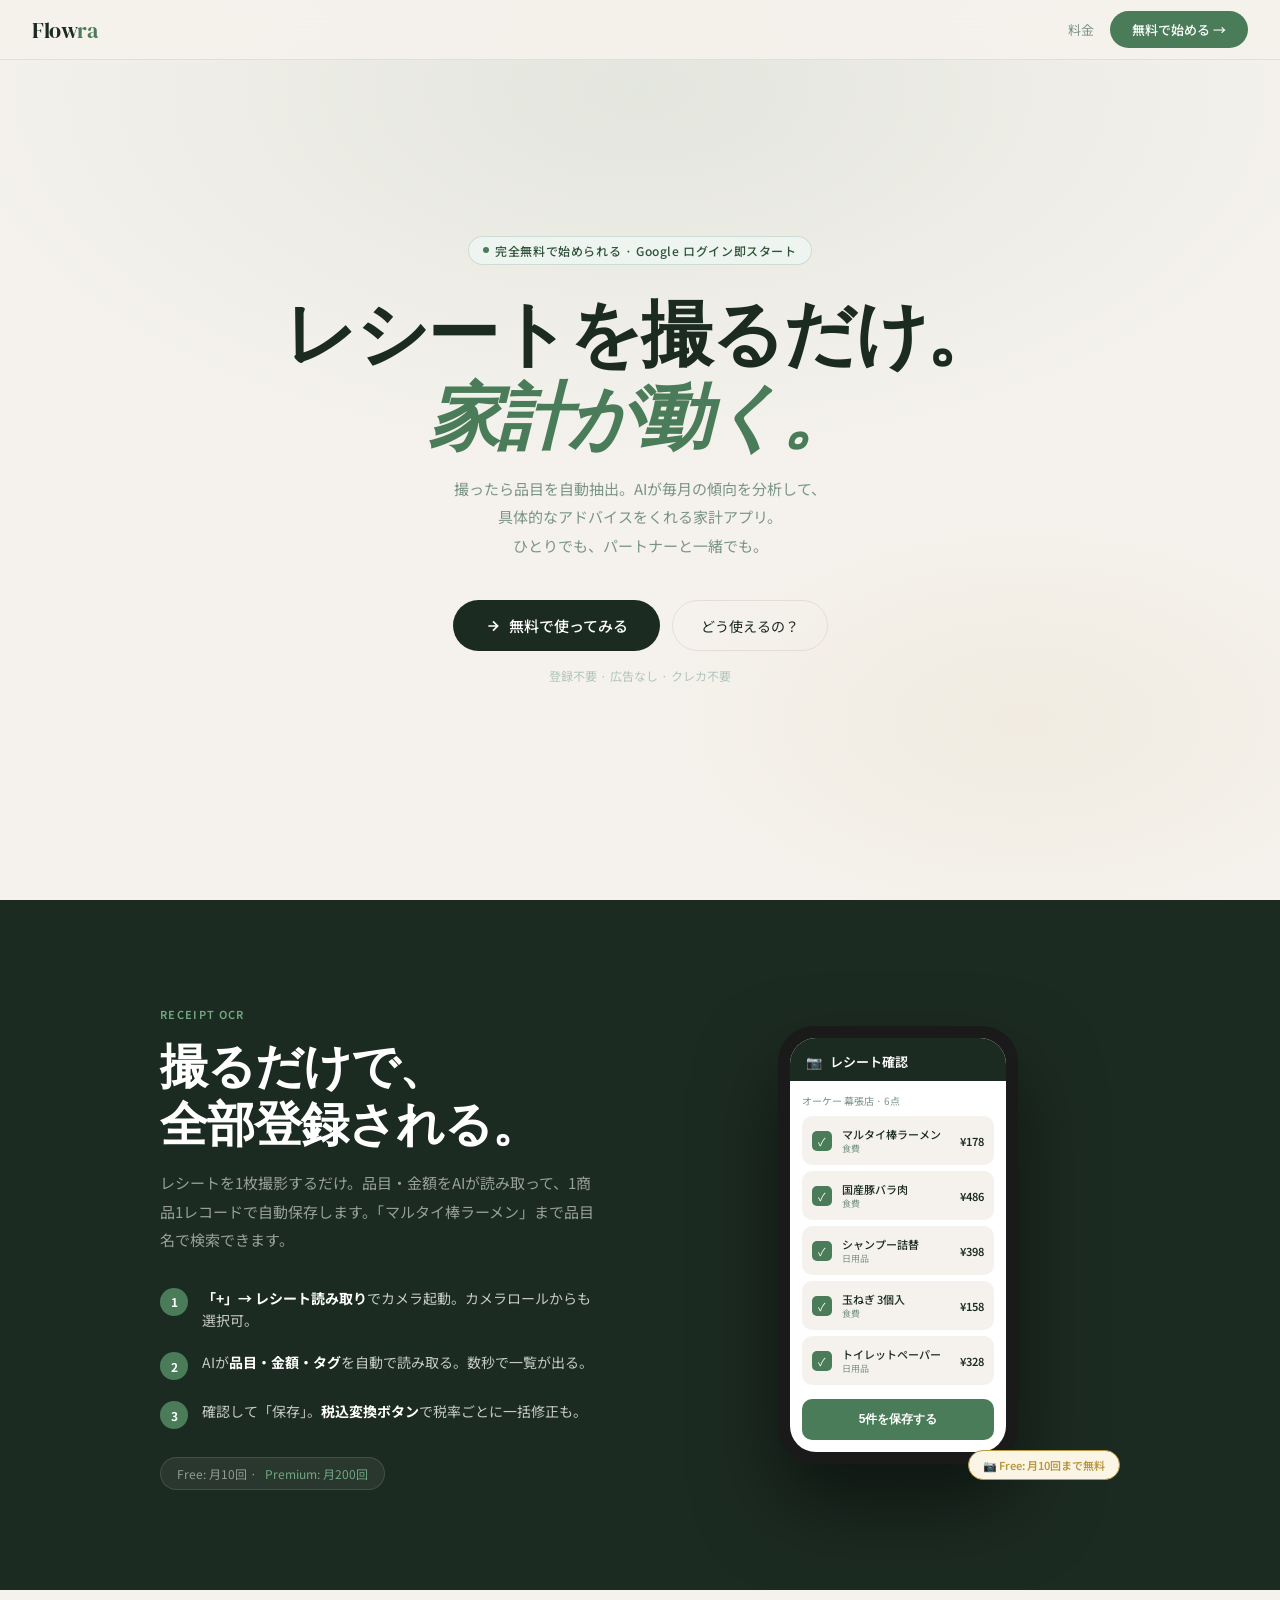
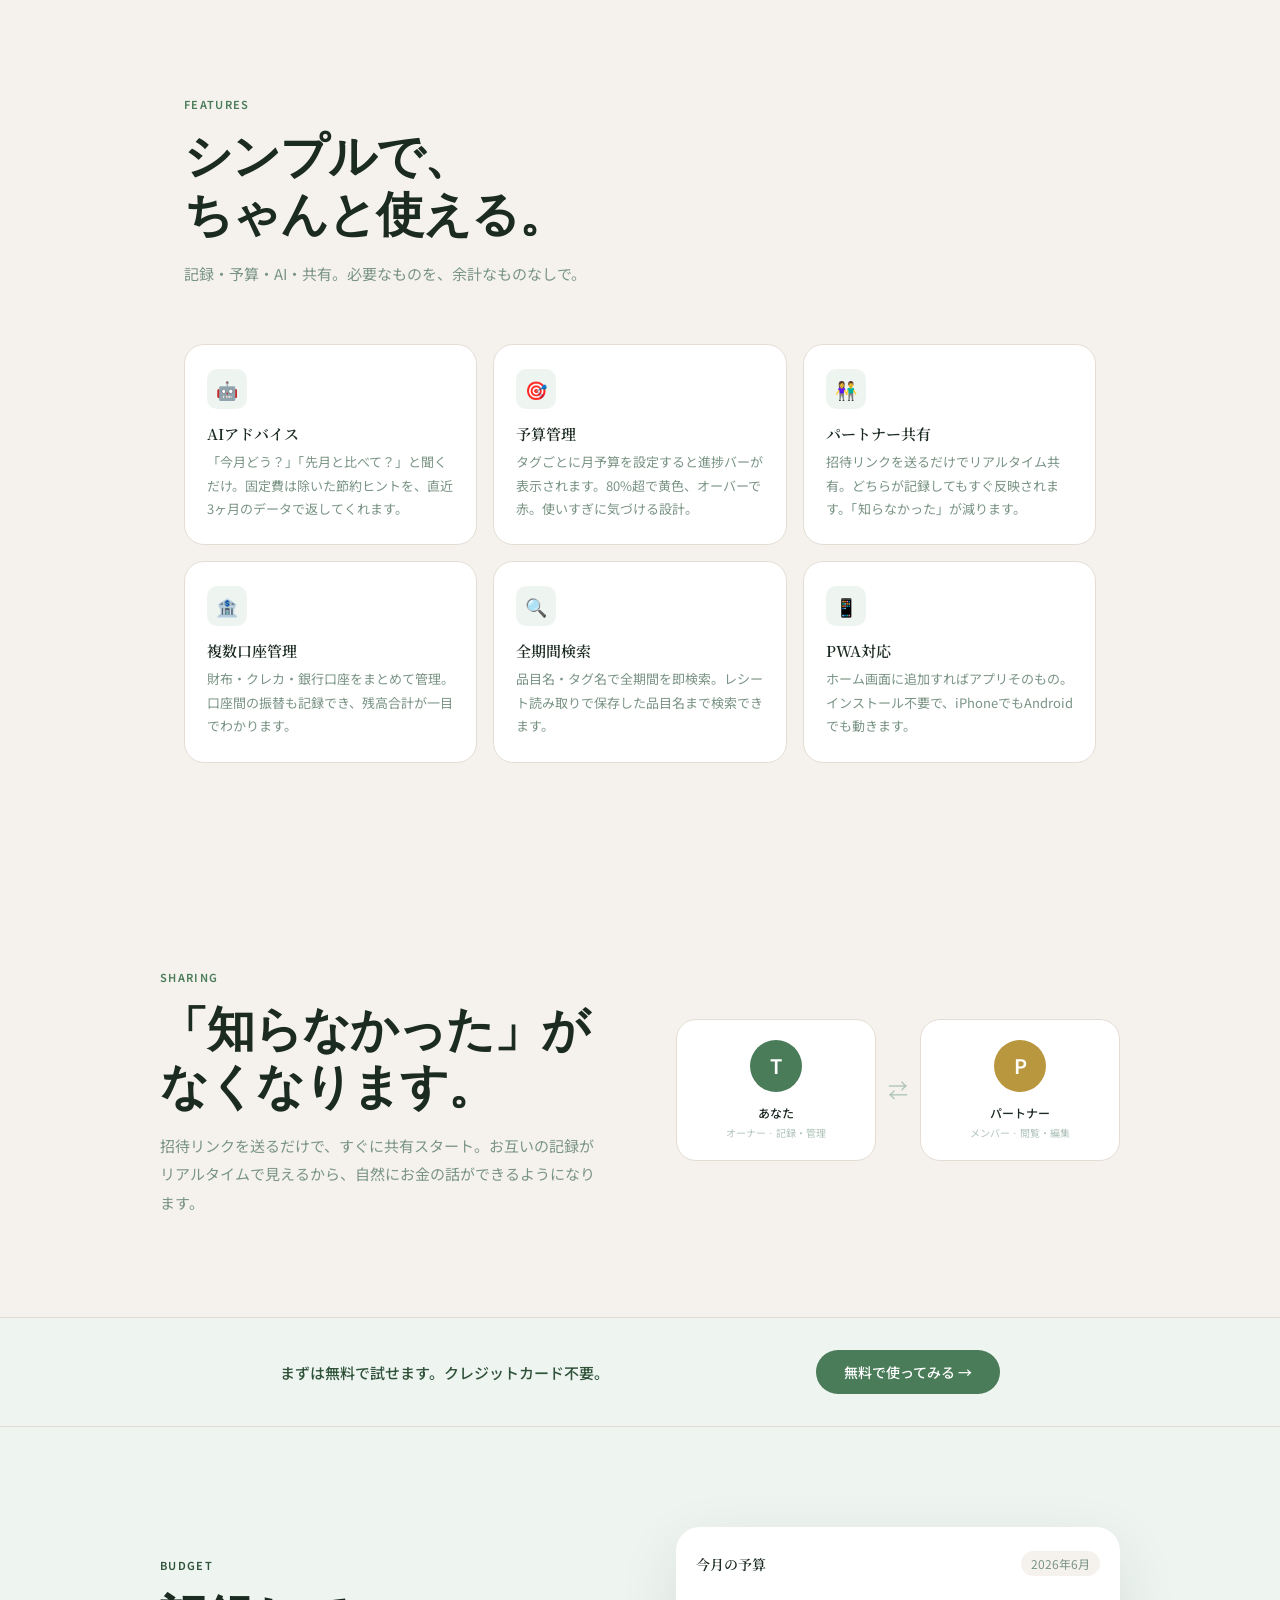
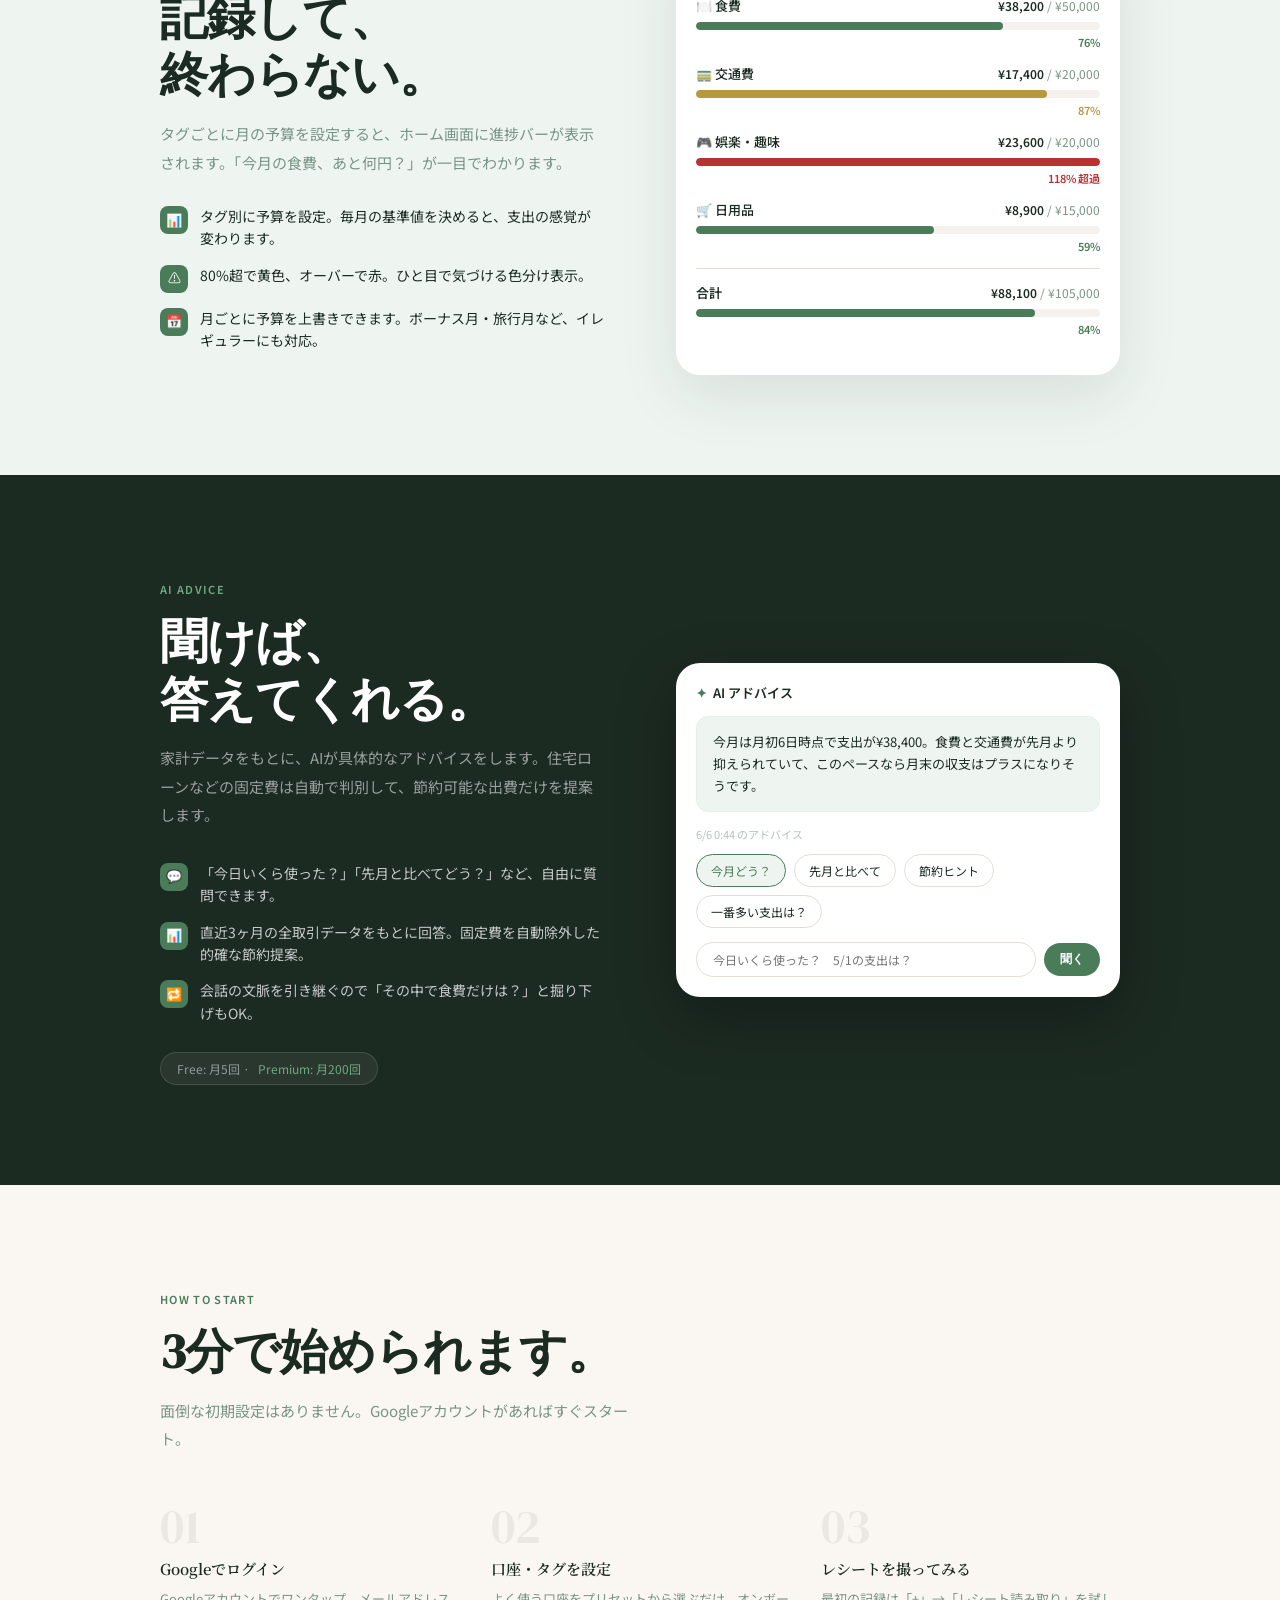
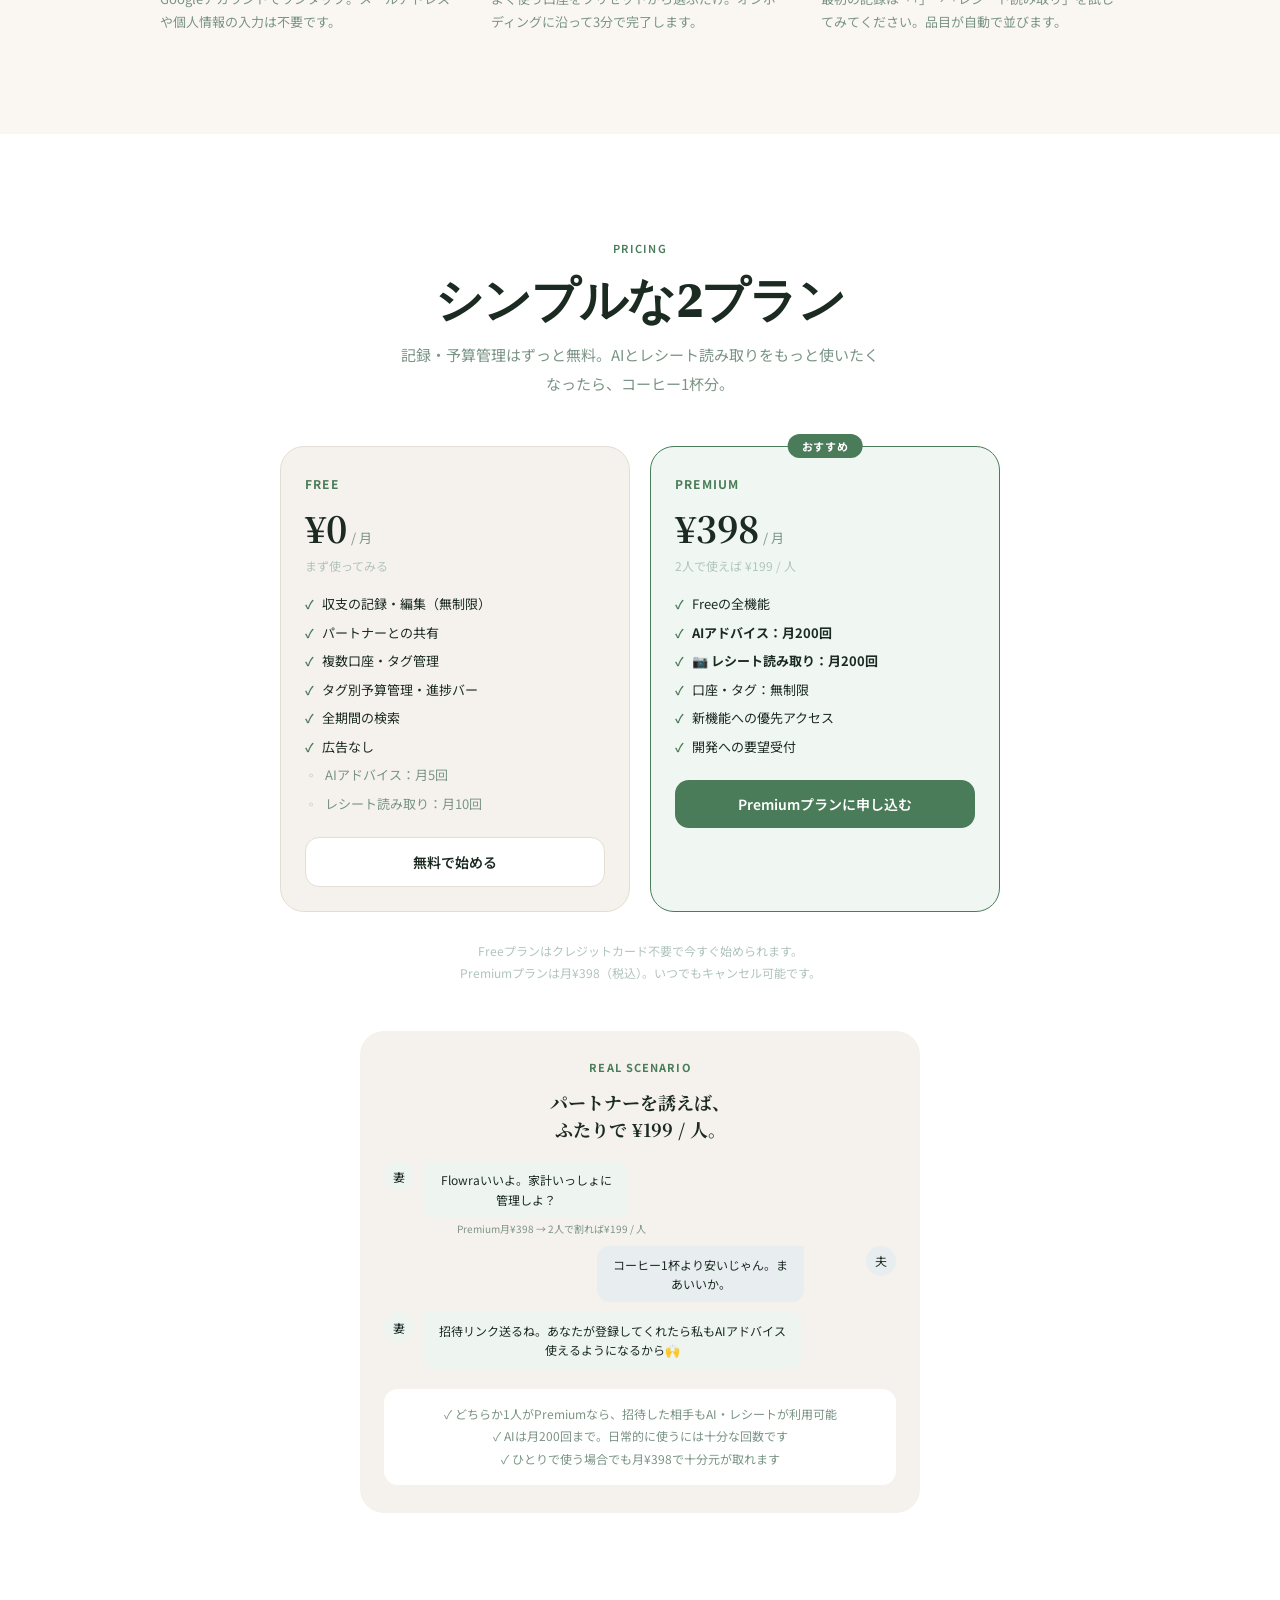
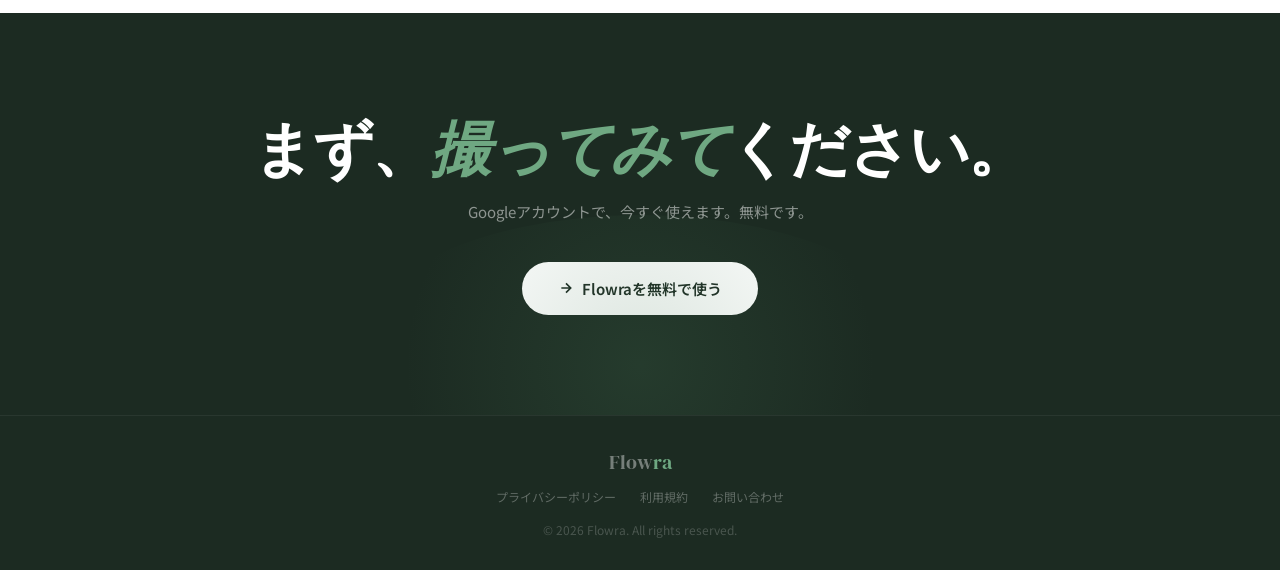
==== lp/index.html @ 2d07e639 "fix: PremiumのAI上限を300回→200回に再調整（OCR同時上限到達時の余裕を確保） レシートOCR（月200回上限）も同月に上限まで使い切られるケースを考慮すると、 AI300回の最悪" ====
<!DOCTYPE html>
<html lang="ja">
<head>
  <meta charset="UTF-8">
  <meta name="viewport" content="width=device-width, initial-scale=1.0">
  <title>Flowra（フローラ）— レシートを撮るだけ。家計が動く。</title>

  <!-- SEO / OGP -->
  <meta name="description" content="フローラ（Flowra）はレシートを撮るだけでAIが品目・金額を自動読み取り。パートナーとリアルタイム共有できる家計管理アプリ。月¥398から。">
  <meta name="keywords" content="フローラ,Flowra,フローラ家計簿,レシート家計管理,家計簿アプリ,夫婦家計共有,パートナー家計,レシートOCR,AI家計簿">
  <link rel="canonical" href="https://flowra.taskra.jp/lp/">
  <meta property="og:type" content="website">
  <meta property="og:url" content="https://flowra.taskra.jp/lp/">
  <meta property="og:title" content="Flowra（フローラ）— レシートを撮るだけ。家計が動く。">
  <meta property="og:description" content="フローラ（Flowra）はレシートを撮るだけでAIが品目・金額を自動読み取り。パートナーとリアルタイム共有できる家計管理アプリ。月¥398から。">
  <meta property="og:image" content="https://flowra.taskra.jp/images/ogp.jpg">
  <meta property="og:site_name" content="Flowra（フローラ）">
  <meta property="og:locale" content="ja_JP">
  <meta name="twitter:card" content="summary_large_image">
  <meta name="twitter:title" content="Flowra（フローラ）— レシートを撮るだけ。家計が動く。">
  <meta name="twitter:description" content="フローラ（Flowra）はレシートを撮るだけでAIが品目・金額を自動読み取り。パートナーとリアルタイム共有できる家計管理アプリ。月¥398から。">
  <meta name="twitter:image" content="https://flowra.taskra.jp/images/ogp.jpg">

  <!-- Google Analytics 4 -->
  <script async src="https://www.googletagmanager.com/gtag/js?id=G-M40916RMNH"></script>
  <script>
    window.dataLayer = window.dataLayer || [];
    function gtag(){dataLayer.push(arguments);}
    gtag('js', new Date());
    gtag('config', 'G-M40916RMNH');
  </script>

  <link rel="preconnect" href="https://fonts.googleapis.com">
  <link rel="preconnect" href="https://fonts.gstatic.com" crossorigin>
  <link href="https://fonts.googleapis.com/css2?family=Noto+Sans+JP:wght@300;400;500;600&family=Noto+Serif+JP:wght@400;600;700&family=DM+Serif+Display:ital@0;1&display=swap" rel="stylesheet">
  <style>
    :root {
      --sage:    #4A7C59;
      --sage-lt: #6FA882;
      --sage-dk: #2F5239;
      --sage-bg: #EEF5F1;
      --mist:    #E8F0EC;
      --stone:   #F5F2ED;
      --ink:     #1C2B22;
      --gold:    #B8973E;
      --gold-bg: #FBF5E6;
      --warm:    #FAF7F2;
      --mid:     #7A9485;
      --mid-lt:  #B0C4BB;
      --border:  #E4DDD4;
      --white:   #ffffff;
      --red:     #B83232;
    }

    *, *::before, *::after { box-sizing: border-box; margin: 0; padding: 0; }
    html { scroll-behavior: smooth; }
    body {
      font-family: 'Noto Sans JP', sans-serif;
      background: var(--stone);
      color: var(--ink);
      overflow-x: hidden;
    }

    /* ── NAV ── */
    nav {
      position: fixed;
      top: 0; left: 0; right: 0;
      z-index: 100;
      display: flex;
      align-items: center;
      justify-content: space-between;
      padding: 0 32px;
      height: 60px;
      background: rgba(245,242,237,0.9);
      backdrop-filter: blur(16px);
      border-bottom: 1px solid var(--border);
    }
    .nav-logo {
      font-family: 'DM Serif Display', serif;
      font-size: 22px;
      color: var(--ink);
      letter-spacing: -0.02em;
      text-decoration: none;
    }
    .nav-logo span { color: var(--sage); }
    .nav-right { display: flex; align-items: center; gap: 12px; }
    .nav-link {
      font-size: 13px;
      color: var(--mid);
      text-decoration: none;
      padding: 6px 4px;
    }
    .nav-cta {
      background: var(--sage);
      color: #fff;
      border: none;
      border-radius: 100px;
      padding: 9px 22px;
      font-size: 13px;
      font-weight: 500;
      cursor: pointer;
      text-decoration: none;
      transition: background 0.2s;
    }
    .nav-cta:hover { background: var(--sage-dk); }

    /* ── HERO ── */
    .hero {
      min-height: 100svh;
      display: flex;
      flex-direction: column;
      align-items: center;
      justify-content: center;
      padding: 100px 24px 80px;
      text-align: center;
      position: relative;
      overflow: hidden;
    }
    .hero-bg {
      position: absolute; inset: 0;
      background:
        radial-gradient(ellipse 80% 60% at 50% 10%, rgba(74,124,89,0.10) 0%, transparent 70%),
        radial-gradient(ellipse 50% 40% at 80% 80%, rgba(184,151,62,0.07) 0%, transparent 60%);
      pointer-events: none;
    }

    .hero-eyebrow {
      display: inline-flex;
      align-items: center;
      gap: 6px;
      background: var(--sage-bg);
      border: 1px solid rgba(74,124,89,0.2);
      border-radius: 100px;
      padding: 5px 14px;
      font-size: 12px;
      font-weight: 500;
      color: var(--sage-dk);
      letter-spacing: 0.05em;
      margin-bottom: 28px;
      opacity: 0;
      animation: fadeUp 0.6s ease forwards 0.1s;
    }
    .hero-dot { width: 6px; height: 6px; border-radius: 50%; background: var(--sage); }

    .hero-title {
      font-family: 'DM Serif Display', serif;
      font-size: clamp(38px, 7vw, 72px);
      line-height: 1.15;
      letter-spacing: -0.03em;
      color: var(--ink);
      margin-bottom: 16px;
      opacity: 0;
      animation: fadeUp 0.7s ease forwards 0.25s;
    }
    .hero-title em { font-style: italic; color: var(--sage); }

    .hero-desc {
      max-width: 460px;
      font-size: 15px;
      line-height: 1.9;
      color: var(--mid);
      margin-bottom: 40px;
      opacity: 0;
      animation: fadeUp 0.7s ease forwards 0.4s;
    }

    .hero-actions {
      display: flex;
      gap: 12px;
      flex-wrap: wrap;
      justify-content: center;
      margin-bottom: 16px;
      opacity: 0;
      animation: fadeUp 0.7s ease forwards 0.55s;
    }

    .btn-primary {
      display: inline-flex;
      align-items: center;
      gap: 8px;
      background: var(--ink);
      color: #fff;
      border: none;
      border-radius: 100px;
      padding: 15px 32px;
      font-size: 15px;
      font-weight: 500;
      cursor: pointer;
      text-decoration: none;
      transition: transform 0.2s, box-shadow 0.2s;
    }
    .btn-primary:hover { transform: translateY(-2px); box-shadow: 0 8px 24px rgba(28,43,34,0.2); }

    .btn-ghost {
      display: inline-flex;
      align-items: center;
      gap: 8px;
      background: transparent;
      color: var(--ink);
      border: 1.5px solid var(--border);
      border-radius: 100px;
      padding: 14px 28px;
      font-size: 14px;
      font-weight: 400;
      cursor: pointer;
      text-decoration: none;
      transition: border-color 0.2s, background 0.2s;
    }
    .btn-ghost:hover { border-color: var(--sage); background: var(--sage-bg); }

    .hero-note {
      font-size: 12px;
      color: var(--mid-lt);
      opacity: 0;
      animation: fadeUp 0.7s ease forwards 0.7s;
    }

    /* ── RECEIPT DEMO SECTION ── */
    .receipt-section {
      background: var(--ink);
      padding: 100px 24px;
      overflow: hidden;
    }
    .receipt-inner {
      max-width: 960px;
      margin: 0 auto;
      display: grid;
      grid-template-columns: 1fr 1fr;
      gap: 72px;
      align-items: center;
    }
    @media (max-width: 720px) {
      .receipt-inner { grid-template-columns: 1fr; gap: 48px; }
    }

    .receipt-copy .section-label { color: var(--sage-lt); }
    .receipt-copy .section-title { color: #fff; margin-bottom: 16px; }
    .receipt-copy .section-desc  { color: rgba(255,255,255,0.55); margin-bottom: 32px; }

    .receipt-steps {
      display: flex;
      flex-direction: column;
      gap: 20px;
    }
    .receipt-step {
      display: flex;
      align-items: flex-start;
      gap: 14px;
    }
    .receipt-step-num {
      width: 28px;
      height: 28px;
      border-radius: 50%;
      background: var(--sage);
      color: #fff;
      font-size: 12px;
      font-weight: 700;
      display: flex;
      align-items: center;
      justify-content: center;
      flex-shrink: 0;
      margin-top: 1px;
    }
    .receipt-step-text {
      font-size: 14px;
      color: rgba(255,255,255,0.75);
      line-height: 1.6;
    }
    .receipt-step-text strong { color: #fff; }

    /* レシートOCRモック */
    .receipt-mock {
      position: relative;
    }
    .receipt-phone {
      width: 240px;
      margin: 0 auto;
      background: #1a1a1a;
      border-radius: 36px;
      padding: 12px;
      box-shadow: 0 40px 80px rgba(0,0,0,0.5);
    }
    .receipt-phone-screen {
      background: #fff;
      border-radius: 26px;
      overflow: hidden;
      min-height: 380px;
    }
    .receipt-screen-header {
      background: var(--ink);
      color: #fff;
      padding: 14px 16px 10px;
      font-size: 13px;
      font-weight: 600;
      display: flex;
      align-items: center;
      gap: 8px;
    }
    .receipt-screen-body {
      padding: 12px;
    }
    .receipt-item {
      display: flex;
      align-items: center;
      gap: 10px;
      padding: 10px 10px;
      border-radius: 10px;
      margin-bottom: 6px;
      background: var(--stone);
      opacity: 0;
      transform: translateX(12px);
      transition: opacity 0.4s ease, transform 0.4s ease;
    }
    .receipt-item.show {
      opacity: 1;
      transform: translateX(0);
    }
    .receipt-item-check {
      width: 20px;
      height: 20px;
      border-radius: 5px;
      background: var(--sage);
      display: flex;
      align-items: center;
      justify-content: center;
      color: #fff;
      font-size: 11px;
      flex-shrink: 0;
    }
    .receipt-item-name {
      flex: 1;
      font-size: 11px;
      color: var(--ink);
      font-weight: 500;
    }
    .receipt-item-tag {
      font-size: 9px;
      color: var(--mid);
    }
    .receipt-item-price {
      font-size: 11px;
      font-weight: 600;
      color: var(--ink);
    }
    .receipt-save-btn {
      width: 100%;
      background: var(--sage);
      color: #fff;
      border: none;
      border-radius: 10px;
      padding: 12px;
      font-size: 12px;
      font-weight: 600;
      margin-top: 8px;
      opacity: 0;
      transition: opacity 0.4s ease 1.2s;
    }
    .receipt-save-btn.show { opacity: 1; }

    /* フリーバッジ */
    .receipt-free-badge {
      position: absolute;
      bottom: -16px;
      right: 0;
      background: var(--gold-bg);
      border: 1.5px solid var(--gold);
      border-radius: 100px;
      padding: 6px 14px;
      font-size: 11px;
      font-weight: 600;
      color: var(--gold);
      white-space: nowrap;
    }

    /* ── FEATURES ── */
    .section {
      padding: 100px 24px;
      max-width: 960px;
      margin: 0 auto;
    }
    .section-label {
      display: inline-block;
      font-size: 11px;
      font-weight: 600;
      letter-spacing: 0.12em;
      color: var(--sage);
      text-transform: uppercase;
      margin-bottom: 16px;
    }
    .section-title {
      font-family: 'DM Serif Display', serif;
      font-size: clamp(28px, 5vw, 48px);
      line-height: 1.2;
      letter-spacing: -0.02em;
      color: var(--ink);
      margin-bottom: 16px;
    }
    .section-desc {
      font-size: 15px;
      line-height: 1.9;
      color: var(--mid);
      max-width: 480px;
      margin-bottom: 56px;
    }

    .features-grid {
      display: grid;
      grid-template-columns: repeat(auto-fit, minmax(260px, 1fr));
      gap: 16px;
    }
    .feature-card {
      background: var(--white);
      border: 1px solid var(--border);
      border-radius: 20px;
      padding: 24px 22px;
      opacity: 0;
      transform: translateY(20px);
      transition: transform 0.25s, box-shadow 0.25s;
    }
    .feature-card.visible {
      opacity: 1;
      transform: translateY(0);
      transition: opacity 0.5s ease, transform 0.5s ease, box-shadow 0.25s;
    }
    .feature-card:hover { transform: translateY(-4px); box-shadow: 0 12px 40px rgba(28,43,34,0.08); }
    .feature-icon {
      width: 40px; height: 40px;
      border-radius: 10px;
      background: var(--sage-bg);
      display: flex; align-items: center; justify-content: center;
      margin-bottom: 14px;
      font-size: 18px;
    }
    .feature-name {
      font-family: 'Noto Serif JP', serif;
      font-size: 15px; font-weight: 600;
      color: var(--ink); margin-bottom: 6px;
    }
    .feature-desc { font-size: 13px; line-height: 1.8; color: var(--mid); }

    /* ── BUDGET SECTION ── */
    .budget-section {
      padding: 100px 24px;
      background: var(--sage-bg);
      overflow: hidden;
    }
    .budget-inner {
      max-width: 960px;
      margin: 0 auto;
      display: grid;
      grid-template-columns: 1fr 1fr;
      gap: 72px;
      align-items: center;
    }
    @media (max-width: 720px) {
      .budget-inner { grid-template-columns: 1fr; gap: 40px; }
    }
    .budget-copy .section-label { color: var(--sage-dk); }
    .budget-copy .section-desc { margin-bottom: 28px; }

    .budget-points { display: flex; flex-direction: column; gap: 14px; }
    .budget-point { display: flex; align-items: flex-start; gap: 12px; font-size: 14px; color: var(--ink); line-height: 1.6; }
    .budget-point-icon {
      width: 28px; height: 28px; border-radius: 8px;
      background: var(--sage); color: #fff;
      display: flex; align-items: center; justify-content: center;
      font-size: 13px; flex-shrink: 0; margin-top: 1px;
    }

    .budget-ui {
      background: var(--white);
      border-radius: 24px;
      padding: 24px 20px;
      box-shadow: 0 20px 60px rgba(28,43,34,0.10);
    }
    .budget-ui-header {
      display: flex; align-items: center; justify-content: space-between;
      margin-bottom: 20px;
    }
    .budget-ui-title { font-family: 'Noto Serif JP', serif; font-size: 14px; font-weight: 600; color: var(--ink); }
    .budget-ui-month { font-size: 12px; color: var(--mid); background: var(--stone); padding: 4px 10px; border-radius: 100px; }
    .budget-row { margin-bottom: 14px; }
    .budget-row-head { display: flex; align-items: center; justify-content: space-between; margin-bottom: 7px; }
    .budget-row-label { display: flex; align-items: center; gap: 7px; font-size: 13px; font-weight: 500; color: var(--ink); }
    .budget-row-amounts { font-size: 12px; color: var(--mid); }
    .budget-row-amounts strong { color: var(--ink); font-weight: 600; }
    .budget-bar-track { width: 100%; height: 8px; background: var(--stone); border-radius: 100px; overflow: hidden; }
    .budget-bar-fill { height: 100%; border-radius: 100px; transition: width 1.2s cubic-bezier(0.16, 1, 0.3, 1); width: 0; }
    .budget-bar-fill.safe { background: var(--sage); }
    .budget-bar-fill.warn { background: var(--gold); }
    .budget-bar-fill.over  { background: var(--red); }
    .budget-row-pct { font-size: 11px; font-weight: 600; margin-top: 4px; text-align: right; }
    .budget-row-pct.safe { color: var(--sage); }
    .budget-row-pct.warn { color: var(--gold); }
    .budget-row-pct.over  { color: var(--red); }
    .budget-total-row { border-top: 1px solid var(--border); padding-top: 14px; margin-top: 4px; }
    .budget-total-row .budget-row-label { font-weight: 600; }

    /* ── AI SECTION ── */
    .ai-section { padding: 100px 24px; background: var(--ink); overflow: hidden; }
    .ai-inner {
      max-width: 960px; margin: 0 auto;
      display: grid; grid-template-columns: 1fr 1fr;
      gap: 72px; align-items: center;
    }
    @media (max-width: 720px) {
      .ai-inner { grid-template-columns: 1fr; gap: 48px; }
    }
    .ai-copy .section-label { color: var(--sage-lt); }
    .ai-copy .section-title { color: #fff; margin-bottom: 16px; }
    .ai-copy .section-desc  { color: rgba(255,255,255,0.55); margin-bottom: 32px; }
    .ai-points { display: flex; flex-direction: column; gap: 14px; }
    .ai-point { display: flex; align-items: flex-start; gap: 12px; font-size: 14px; color: rgba(255,255,255,0.75); line-height: 1.6; }
    .ai-point-icon { width: 28px; height: 28px; border-radius: 8px; background: var(--sage); color: #fff; display: flex; align-items: center; justify-content: center; font-size: 13px; flex-shrink: 0; margin-top: 1px; }

    .ai-mock { background: #fff; border-radius: 24px; padding: 20px; box-shadow: 0 20px 60px rgba(0,0,0,0.3); }
    .ai-mock-header { font-size: 13px; font-weight: 600; color: var(--ink); margin-bottom: 14px; display: flex; align-items: center; gap: 6px; }
    .ai-mock-header::before { content: '✦'; color: var(--sage); }
    .ai-mock-answer {
      background: var(--sage-bg); border: 1px solid var(--mist);
      border-radius: 12px; padding: 14px 16px;
      font-size: 13px; color: var(--ink); line-height: 1.7;
      margin-bottom: 14px; min-height: 72px;
      transition: opacity 0.3s;
    }
    .ai-mock-chips { display: flex; flex-wrap: wrap; gap: 8px; margin-bottom: 14px; }
    .ai-mock-chip {
      padding: 7px 14px; border-radius: 100px;
      border: 1.5px solid var(--border);
      font-size: 12px; color: var(--ink);
      cursor: pointer; transition: all 0.2s;
      background: #fff; user-select: none;
    }
    .ai-mock-chip:hover, .ai-mock-chip.active { border-color: var(--sage); color: var(--sage); background: var(--sage-bg); }
    .ai-mock-free { display: flex; gap: 8px; align-items: center; }
    .ai-mock-input { flex: 1; border: 1.5px solid var(--border); border-radius: 100px; padding: 8px 16px; font-size: 12px; color: var(--ink); outline: none; font-family: inherit; background: #fff; }
    .ai-mock-input:focus { border-color: var(--sage); }
    .ai-mock-btn { background: var(--sage); color: #fff; border: none; border-radius: 100px; padding: 8px 16px; font-size: 12px; font-weight: 600; cursor: pointer; white-space: nowrap; }
    .ai-mock-ts { font-size: 11px; color: var(--mid-lt); margin-top: 8px; }

    /* ── HOW ── */
    .how-section { background: var(--warm); padding: 100px 24px; }
    .how-inner { max-width: 960px; margin: 0 auto; }
    .how-section .section-label { color: var(--sage); }
    .steps { display: grid; grid-template-columns: repeat(auto-fit, minmax(200px, 1fr)); gap: 32px; }
    .step { opacity: 0; transform: translateY(20px); }
    .step.visible { opacity: 1; transform: translateY(0); transition: opacity 0.5s ease, transform 0.5s ease; }
    .step-num { font-family: 'DM Serif Display', serif; font-size: 48px; line-height: 1; color: rgba(28,43,34,0.07); margin-bottom: 8px; }
    .step-title { font-family: 'Noto Serif JP', serif; font-size: 15px; font-weight: 600; color: var(--ink); margin-bottom: 8px; }
    .step-desc { font-size: 13px; line-height: 1.8; color: var(--mid); }

    /* ── SHARING ── */
    .sharing-section { padding: 100px 24px; background: var(--stone); }
    .sharing-inner {
      max-width: 960px; margin: 0 auto;
      display: grid; grid-template-columns: 1fr 1fr;
      gap: 72px; align-items: center;
    }
    @media (max-width: 720px) {
      .sharing-inner { grid-template-columns: 1fr; gap: 40px; }
    }
    .sharing-visual { display: flex; gap: 12px; align-items: center; justify-content: center; }
    .avatar-card {
      flex: 1; background: var(--white); border: 1px solid var(--border);
      border-radius: 20px; padding: 20px 16px; text-align: center;
    }
    .avatar-circle {
      width: 52px; height: 52px; border-radius: 50%;
      margin: 0 auto 12px;
      display: flex; align-items: center; justify-content: center;
      font-size: 20px; font-weight: 600; color: #fff;
    }
    .avatar-name { font-size: 12px; font-weight: 500; color: var(--ink); margin-bottom: 4px; }
    .avatar-role { font-size: 10px; color: var(--mid-lt); }
    .share-arrow { display: flex; align-items: center; justify-content: center; font-size: 20px; color: var(--mid-lt); flex-shrink: 0; }

    /* ── PRICING ── */
    .pricing-section { padding: 100px 24px; background: var(--white); }
    .pricing-section-inner { max-width: 720px; margin: 0 auto; text-align: center; }
    .pricing-section-inner .section-desc { margin: 0 auto 48px; }

    .pricing-grid {
      display: grid;
      grid-template-columns: 1fr 1fr;
      gap: 20px;
    }
    @media (max-width: 580px) {
      .pricing-grid { grid-template-columns: 1fr; }
      nav .nav-link { display: none; }
    }

    .pricing-card {
      background: var(--stone);
      border: 1.5px solid var(--border);
      border-radius: 24px;
      padding: 28px 24px 24px;
      text-align: left;
      position: relative;
    }
    .pricing-card-featured { border-color: var(--sage); background: #F0F7F3; }
    .pricing-badge {
      position: absolute; top: -13px; left: 50%; transform: translateX(-50%);
      background: var(--sage); color: #fff;
      font-size: 11px; font-weight: 700; letter-spacing: 0.06em;
      padding: 4px 14px; border-radius: 100px; white-space: nowrap;
    }
    .pricing-plan-name { font-size: 12px; font-weight: 700; letter-spacing: 0.1em; color: var(--sage); margin-bottom: 10px; }
    .pricing-price-wrap { display: flex; align-items: baseline; gap: 4px; margin-bottom: 4px; }
    .pricing-price { font-family: 'Noto Serif JP', serif; font-size: 36px; font-weight: 700; color: var(--ink); }
    .pricing-per { font-size: 13px; color: var(--mid); }
    .pricing-sub { font-size: 12px; color: var(--mid-lt); margin-bottom: 20px; }
    .pricing-features { list-style: none; padding: 0; margin: 0 0 24px; display: flex; flex-direction: column; gap: 9px; }
    .pricing-features li { font-size: 13px; color: var(--ink); display: flex; align-items: flex-start; gap: 8px; line-height: 1.5; }
    .pricing-features li::before { flex-shrink: 0; margin-top: 1px; font-size: 12px; font-weight: 700; }
    .pricing-features li.ok::before  { content: '✓'; color: var(--sage); }
    .pricing-features li.limit::before { content: '◦'; color: var(--mid-lt); }
    .pricing-features li.limit { color: var(--mid); }
    .pricing-btn {
      display: block; width: 100%; padding: 14px;
      border-radius: 14px; font-size: 14px; font-weight: 600;
      text-align: center; text-decoration: none;
      cursor: pointer; transition: opacity 0.15s; box-sizing: border-box;
      font-family: inherit;
    }
    .pricing-btn:active { opacity: 0.75; }
    .pricing-btn-free    { background: var(--white); color: var(--ink); border: 1.5px solid var(--border); }
    .pricing-btn-premium { background: var(--sage); color: #fff; border: none; }

    .pricing-note { font-size: 12px; color: var(--mid-lt); margin-top: 28px; line-height: 1.8; }

    /* カップル訴求 */
    .couple-story {
      max-width: 560px; margin: 48px auto 0;
      background: var(--stone); border-radius: 24px;
      padding: 28px 24px;
    }
    .couple-story-label { font-size: 11px; font-weight: 700; letter-spacing: 0.1em; color: var(--sage); margin-bottom: 14px; }
    .couple-story-title { font-family: 'Noto Serif JP', serif; font-size: 18px; font-weight: 700; color: var(--ink); line-height: 1.5; margin-bottom: 18px; }
    .chat-bubbles { display: flex; flex-direction: column; gap: 10px; margin-bottom: 20px; }
    .chat-row { display: flex; gap: 10px; align-items: flex-start; }
    .chat-row.right { flex-direction: row-reverse; }
    .chat-avatar { width: 30px; height: 30px; border-radius: 50%; display: flex; align-items: center; justify-content: center; font-size: 12px; flex-shrink: 0; }
    .chat-bubble { border-radius: 0 12px 12px 12px; padding: 9px 12px; font-size: 12px; color: var(--ink); line-height: 1.6; max-width: 80%; }
    .chat-row.right .chat-bubble { border-radius: 12px 0 12px 12px; }
    .chat-bubble-left  { background: var(--sage-bg); }
    .chat-bubble-right { background: #E8EEF0; }
    .chat-note { font-size: 10px; color: var(--mid); margin-top: 3px; }
    .couple-checklist { background: var(--white); border-radius: 14px; padding: 14px 16px; font-size: 12px; color: var(--mid); line-height: 1.9; }

    /* ── CTA ── */
    /* ── MID CTA ── */
    .mid-cta-section { background: var(--sage-bg); border-top: 1px solid var(--border); border-bottom: 1px solid var(--border); padding: 32px 24px; }
    .mid-cta-inner { max-width: 720px; margin: 0 auto; display: flex; align-items: center; justify-content: space-between; gap: 16px; flex-wrap: wrap; }
    .mid-cta-text { font-size: 15px; color: var(--sage-dk); font-weight: 500; }
    .mid-cta-btn { background: var(--sage); color: #fff; border-radius: 100px; padding: 12px 28px; font-size: 14px; font-weight: 500; text-decoration: none; white-space: nowrap; transition: background 0.2s; }
    .mid-cta-btn:hover { background: var(--sage-dk); }
    @media (max-width: 480px) { .mid-cta-inner { flex-direction: column; text-align: center; } }

    .cta-section { background: var(--ink); padding: 100px 24px; text-align: center; position: relative; overflow: hidden; }
    .cta-bg { position: absolute; bottom: -100px; left: 50%; transform: translateX(-50%); width: 600px; height: 300px; border-radius: 50%; background: radial-gradient(circle, rgba(74,124,89,0.2) 0%, transparent 70%); pointer-events: none; }
    .cta-title { font-family: 'DM Serif Display', serif; font-size: clamp(32px, 6vw, 60px); line-height: 1.2; letter-spacing: -0.02em; color: #fff; margin-bottom: 16px; }
    .cta-title em { font-style: italic; color: var(--sage-lt); }
    .cta-desc { font-size: 15px; color: rgba(255,255,255,0.5); margin-bottom: 40px; }
    .btn-primary-inv {
      display: inline-flex; align-items: center; gap: 8px;
      background: #fff; color: var(--ink);
      border: none; border-radius: 100px;
      padding: 16px 36px; font-size: 15px; font-weight: 600;
      cursor: pointer; text-decoration: none;
      transition: transform 0.2s, box-shadow 0.2s;
      font-family: inherit;
    }
    .btn-primary-inv:hover { transform: translateY(-2px); box-shadow: 0 12px 32px rgba(255,255,255,0.15); }

    /* ── FOOTER ── */
    footer {
      background: var(--ink);
      border-top: 1px solid rgba(255,255,255,0.06);
      padding: 32px 24px;
      text-align: center;
    }
    .footer-logo { font-family: 'DM Serif Display', serif; font-size: 20px; color: rgba(255,255,255,0.4); margin-bottom: 12px; }
    .footer-logo span { color: var(--sage-lt); }
    .footer-links { display: flex; justify-content: center; gap: 24px; margin-bottom: 16px; flex-wrap: wrap; }
    .footer-links a { font-size: 12px; color: rgba(255,255,255,0.3); text-decoration: none; }
    .footer-links a:hover { color: rgba(255,255,255,0.6); }
    .footer-copy { font-size: 12px; color: rgba(255,255,255,0.2); }

    /* ── ANIMATIONS ── */
    @keyframes fadeUp {
      from { opacity: 0; transform: translateY(20px); }
      to   { opacity: 1; transform: translateY(0); }
    }

    @media (max-width: 640px) {
      nav { padding: 0 20px; }
    }
    @media (prefers-reduced-motion: reduce) {
      *, *::before, *::after { animation-duration: 0.01ms !important; transition-duration: 0.01ms !important; }
    }
  </style>
</head>
<body>

  <!-- NAV -->
  <nav>
    <a href="https://flowra.taskra.jp/lp/" class="nav-logo">Flow<span>ra</span></a>
    <div class="nav-right">
      <a href="#pricing" class="nav-link">料金</a>
      <a href="https://flowra.taskra.jp" class="nav-cta" onclick="gtag('event','signup_click',{button:'nav'})">無料で始める →</a>
    </div>
  </nav>

  <!-- HERO -->
  <section class="hero">
    <div class="hero-bg"></div>

    <div class="hero-eyebrow">
      <div class="hero-dot"></div>
      完全無料で始められる · Google ログイン即スタート
    </div>

    <h1 class="hero-title">
      レシートを撮るだけ。<br><em>家計が動く。</em>
    </h1>

    <p class="hero-desc">
      撮ったら品目を自動抽出。AIが毎月の傾向を分析して、<br>
      具体的なアドバイスをくれる家計アプリ。<br>
      ひとりでも、パートナーと一緒でも。
    </p>

    <div class="hero-actions">
      <a href="https://flowra.taskra.jp" class="btn-primary" onclick="gtag('event','signup_click',{button:'hero'})">
        <svg width="16" height="16" viewBox="0 0 24 24" fill="none" stroke="currentColor" stroke-width="2.5"><path d="M5 12h14M12 5l7 7-7 7"/></svg>
        無料で使ってみる
      </a>
      <a href="#receipt" class="btn-ghost">どう使えるの？</a>
    </div>
    <p class="hero-note">登録不要 · 広告なし · クレカ不要</p>
  </section>

  <!-- RECEIPT DEMO -->
  <section class="receipt-section" id="receipt">
    <div class="receipt-inner">

      <div class="receipt-copy">
        <span class="section-label">Receipt OCR</span>
        <h2 class="section-title" style="color:#fff;">撮るだけで、<br>全部登録される。</h2>
        <p class="section-desc">レシートを1枚撮影するだけ。品目・金額をAIが読み取って、1商品1レコードで自動保存します。「マルタイ棒ラーメン」まで品目名で検索できます。</p>
        <div class="receipt-steps">
          <div class="receipt-step">
            <div class="receipt-step-num">1</div>
            <div class="receipt-step-text"><strong>「+」→ レシート読み取り</strong>でカメラ起動。カメラロールからも選択可。</div>
          </div>
          <div class="receipt-step">
            <div class="receipt-step-num">2</div>
            <div class="receipt-step-text">AIが<strong>品目・金額・タグ</strong>を自動で読み取る。数秒で一覧が出る。</div>
          </div>
          <div class="receipt-step">
            <div class="receipt-step-num">3</div>
            <div class="receipt-step-text">確認して「保存」。<strong>税込変換ボタン</strong>で税率ごとに一括修正も。</div>
          </div>
        </div>
        <div style="margin-top:28px;display:inline-flex;align-items:center;gap:8px;background:rgba(255,255,255,0.06);border:1px solid rgba(255,255,255,0.12);border-radius:100px;padding:7px 16px;">
          <span style="font-size:12px;color:rgba(255,255,255,0.5);">Free: 月10回 ·</span>
          <span style="font-size:12px;color:var(--sage-lt);">Premium: 月200回</span>
        </div>
      </div>

      <div class="receipt-mock">
        <div class="receipt-phone">
          <div class="receipt-phone-screen">
            <div class="receipt-screen-header">
              <span>📷</span> レシート確認
            </div>
            <div class="receipt-screen-body">
              <div style="font-size:10px;color:var(--mid);margin-bottom:8px;">オーケー 幕張店 · 6点</div>

              <div class="receipt-item" id="ri-1">
                <div class="receipt-item-check">✓</div>
                <div style="flex:1;">
                  <div class="receipt-item-name">マルタイ棒ラーメン</div>
                  <div class="receipt-item-tag">食費</div>
                </div>
                <div class="receipt-item-price">¥178</div>
              </div>
              <div class="receipt-item" id="ri-2">
                <div class="receipt-item-check">✓</div>
                <div style="flex:1;">
                  <div class="receipt-item-name">国産豚バラ肉</div>
                  <div class="receipt-item-tag">食費</div>
                </div>
                <div class="receipt-item-price">¥486</div>
              </div>
              <div class="receipt-item" id="ri-3">
                <div class="receipt-item-check">✓</div>
                <div style="flex:1;">
                  <div class="receipt-item-name">シャンプー詰替</div>
                  <div class="receipt-item-tag">日用品</div>
                </div>
                <div class="receipt-item-price">¥398</div>
              </div>
              <div class="receipt-item" id="ri-4">
                <div class="receipt-item-check">✓</div>
                <div style="flex:1;">
                  <div class="receipt-item-name">玉ねぎ 3個入</div>
                  <div class="receipt-item-tag">食費</div>
                </div>
                <div class="receipt-item-price">¥158</div>
              </div>
              <div class="receipt-item" id="ri-5">
                <div class="receipt-item-check">✓</div>
                <div style="flex:1;">
                  <div class="receipt-item-name">トイレットペーパー</div>
                  <div class="receipt-item-tag">日用品</div>
                </div>
                <div class="receipt-item-price">¥328</div>
              </div>

              <button class="receipt-save-btn" id="receipt-save-btn">5件を保存する</button>
            </div>
          </div>
        </div>
        <div class="receipt-free-badge">📷 Free: 月10回まで無料</div>
      </div>

    </div>
  </section>

  <!-- FEATURES -->
  <section class="section" id="features">
    <span class="section-label">Features</span>
    <h2 class="section-title">シンプルで、<br>ちゃんと使える。</h2>
    <p class="section-desc">記録・予算・AI・共有。必要なものを、余計なものなしで。</p>

    <div class="features-grid">
      <div class="feature-card">
        <div class="feature-icon">🤖</div>
        <div class="feature-name">AIアドバイス</div>
        <p class="feature-desc">「今月どう？」「先月と比べて？」と聞くだけ。固定費は除いた節約ヒントを、直近3ヶ月のデータで返してくれます。</p>
      </div>
      <div class="feature-card">
        <div class="feature-icon">🎯</div>
        <div class="feature-name">予算管理</div>
        <p class="feature-desc">タグごとに月予算を設定すると進捗バーが表示されます。80%超で黄色、オーバーで赤。使いすぎに気づける設計。</p>
      </div>
      <div class="feature-card">
        <div class="feature-icon">👫</div>
        <div class="feature-name">パートナー共有</div>
        <p class="feature-desc">招待リンクを送るだけでリアルタイム共有。どちらが記録してもすぐ反映されます。「知らなかった」が減ります。</p>
      </div>
      <div class="feature-card">
        <div class="feature-icon">🏦</div>
        <div class="feature-name">複数口座管理</div>
        <p class="feature-desc">財布・クレカ・銀行口座をまとめて管理。口座間の振替も記録でき、残高合計が一目でわかります。</p>
      </div>
      <div class="feature-card">
        <div class="feature-icon">🔍</div>
        <div class="feature-name">全期間検索</div>
        <p class="feature-desc">品目名・タグ名で全期間を即検索。レシート読み取りで保存した品目名まで検索できます。</p>
      </div>
      <div class="feature-card">
        <div class="feature-icon">📱</div>
        <div class="feature-name">PWA対応</div>
        <p class="feature-desc">ホーム画面に追加すればアプリそのもの。インストール不要で、iPhoneでもAndroidでも動きます。</p>
      </div>
    </div>
  </section>

  <!-- SHARING -->
  <section class="sharing-section">
    <div class="sharing-inner">
      <div>
        <span class="section-label">Sharing</span>
        <h2 class="section-title">「知らなかった」が<br>なくなります。</h2>
        <p class="section-desc" style="margin-bottom:0;">招待リンクを送るだけで、すぐに共有スタート。お互いの記録がリアルタイムで見えるから、自然にお金の話ができるようになります。</p>
      </div>
      <div class="sharing-visual">
        <div class="avatar-card">
          <div class="avatar-circle" style="background:var(--sage);">T</div>
          <div class="avatar-name">あなた</div>
          <div class="avatar-role">オーナー · 記録・管理</div>
        </div>
        <div class="share-arrow">⇄</div>
        <div class="avatar-card">
          <div class="avatar-circle" style="background:var(--gold);">P</div>
          <div class="avatar-name">パートナー</div>
          <div class="avatar-role">メンバー · 閲覧・編集</div>
        </div>
      </div>
    </div>
  </section>

  <!-- MID CTA -->
  <section class="mid-cta-section">
    <div class="mid-cta-inner">
      <p class="mid-cta-text">まずは無料で試せます。クレジットカード不要。</p>
      <a href="https://flowra.taskra.jp" class="mid-cta-btn" onclick="gtag('event','signup_click',{button:'mid_cta'})">無料で使ってみる →</a>
    </div>
  </section>

  <!-- BUDGET -->
  <section class="budget-section" id="budget">
    <div class="budget-inner">
      <div class="budget-copy">
        <span class="section-label">Budget</span>
        <h2 class="section-title">記録して、<br>終わらない。</h2>
        <p class="section-desc">タグごとに月の予算を設定すると、ホーム画面に進捗バーが表示されます。「今月の食費、あと何円？」が一目でわかります。</p>
        <div class="budget-points">
          <div class="budget-point">
            <div class="budget-point-icon">📊</div>
            <div>タグ別に予算を設定。毎月の基準値を決めると、支出の感覚が変わります。</div>
          </div>
          <div class="budget-point">
            <div class="budget-point-icon">⚠️</div>
            <div>80%超で黄色、オーバーで赤。ひと目で気づける色分け表示。</div>
          </div>
          <div class="budget-point">
            <div class="budget-point-icon">📅</div>
            <div>月ごとに予算を上書きできます。ボーナス月・旅行月など、イレギュラーにも対応。</div>
          </div>
        </div>
      </div>

      <div class="budget-ui" id="budget-ui-mock">
        <div class="budget-ui-header">
          <div class="budget-ui-title">今月の予算</div>
          <div class="budget-ui-month">2026年6月</div>
        </div>
        <div class="budget-row">
          <div class="budget-row-head">
            <div class="budget-row-label">🍽️ 食費</div>
            <div class="budget-row-amounts"><strong>¥38,200</strong> / ¥50,000</div>
          </div>
          <div class="budget-bar-track"><div class="budget-bar-fill safe" data-pct="76"></div></div>
          <div class="budget-row-pct safe">76%</div>
        </div>
        <div class="budget-row">
          <div class="budget-row-head">
            <div class="budget-row-label">🚃 交通費</div>
            <div class="budget-row-amounts"><strong>¥17,400</strong> / ¥20,000</div>
          </div>
          <div class="budget-bar-track"><div class="budget-bar-fill warn" data-pct="87"></div></div>
          <div class="budget-row-pct warn">87%</div>
        </div>
        <div class="budget-row">
          <div class="budget-row-head">
            <div class="budget-row-label">🎮 娯楽・趣味</div>
            <div class="budget-row-amounts"><strong>¥23,600</strong> / ¥20,000</div>
          </div>
          <div class="budget-bar-track"><div class="budget-bar-fill over" data-pct="100"></div></div>
          <div class="budget-row-pct over">118% 超過</div>
        </div>
        <div class="budget-row">
          <div class="budget-row-head">
            <div class="budget-row-label">🛒 日用品</div>
            <div class="budget-row-amounts"><strong>¥8,900</strong> / ¥15,000</div>
          </div>
          <div class="budget-bar-track"><div class="budget-bar-fill safe" data-pct="59"></div></div>
          <div class="budget-row-pct safe">59%</div>
        </div>
        <div class="budget-row budget-total-row">
          <div class="budget-row-head">
            <div class="budget-row-label">合計</div>
            <div class="budget-row-amounts"><strong>¥88,100</strong> / ¥105,000</div>
          </div>
          <div class="budget-bar-track"><div class="budget-bar-fill safe" data-pct="84"></div></div>
          <div class="budget-row-pct safe">84%</div>
        </div>
      </div>
    </div>
  </section>

  <!-- AI -->
  <section class="ai-section" id="ai">
    <div class="ai-inner">
      <div class="ai-copy">
        <span class="section-label">AI Advice</span>
        <h2 class="section-title">聞けば、<br>答えてくれる。</h2>
        <p class="section-desc">家計データをもとに、AIが具体的なアドバイスをします。住宅ローンなどの固定費は自動で判別して、節約可能な出費だけを提案します。</p>
        <div class="ai-points">
          <div class="ai-point">
            <div class="ai-point-icon">💬</div>
            <div>「今日いくら使った？」「先月と比べてどう？」など、自由に質問できます。</div>
          </div>
          <div class="ai-point">
            <div class="ai-point-icon">📊</div>
            <div>直近3ヶ月の全取引データをもとに回答。固定費を自動除外した的確な節約提案。</div>
          </div>
          <div class="ai-point">
            <div class="ai-point-icon">🔁</div>
            <div>会話の文脈を引き継ぐので「その中で食費だけは？」と掘り下げもOK。</div>
          </div>
        </div>
        <div style="margin-top:28px;display:inline-flex;align-items:center;gap:8px;background:rgba(255,255,255,0.06);border:1px solid rgba(255,255,255,0.12);border-radius:100px;padding:7px 16px;">
          <span style="font-size:12px;color:rgba(255,255,255,0.5);">Free: 月5回 ·</span>
          <span style="font-size:12px;color:var(--sage-lt);">Premium: 月200回</span>
        </div>
      </div>

      <div class="ai-mock" id="ai-lp-mock">
        <div class="ai-mock-header">AI アドバイス</div>
        <div class="ai-mock-answer" id="ai-lp-answer">今月は月初6日時点で支出が¥38,400。食費と交通費が先月より抑えられていて、このペースなら月末の収支はプラスになりそうです。</div>
        <div class="ai-mock-ts" id="ai-lp-ts">6/6 0:44 のアドバイス</div>
        <div class="ai-mock-chips" style="margin-top:12px;">
          <div class="ai-mock-chip active" data-q="monthly">今月どう？</div>
          <div class="ai-mock-chip" data-q="compare">先月と比べて</div>
          <div class="ai-mock-chip" data-q="saving">節約ヒント</div>
          <div class="ai-mock-chip" data-q="top">一番多い支出は？</div>
        </div>
        <div class="ai-mock-free">
          <input class="ai-mock-input" id="ai-lp-input" type="text" placeholder="今日いくら使った？　5/1の支出は？">
          <button class="ai-mock-btn" id="ai-lp-btn">聞く</button>
        </div>
      </div>
    </div>
  </section>

  <!-- HOW -->
  <section class="how-section">
    <div class="how-inner">
      <span class="section-label">How to start</span>
      <h2 class="section-title">3分で始められます。</h2>
      <p class="section-desc" style="margin-bottom:48px;">面倒な初期設定はありません。Googleアカウントがあればすぐスタート。</p>
      <div class="steps">
        <div class="step">
          <div class="step-num">01</div>
          <div class="step-title">Googleでログイン</div>
          <p class="step-desc">Googleアカウントでワンタップ。メールアドレスや個人情報の入力は不要です。</p>
        </div>
        <div class="step">
          <div class="step-num">02</div>
          <div class="step-title">口座・タグを設定</div>
          <p class="step-desc">よく使う口座をプリセットから選ぶだけ。オンボーディングに沿って3分で完了します。</p>
        </div>
        <div class="step">
          <div class="step-num">03</div>
          <div class="step-title">レシートを撮ってみる</div>
          <p class="step-desc">最初の記録は「+」→「レシート読み取り」を試してみてください。品目が自動で並びます。</p>
        </div>
      </div>
    </div>
  </section>

  <!-- PRICING -->
  <section class="pricing-section" id="pricing">
    <div class="pricing-section-inner">
      <span class="section-label">Pricing</span>
      <h2 class="section-title" style="margin-bottom:12px;">シンプルな2プラン</h2>
      <p class="section-desc">記録・予算管理はずっと無料。AIとレシート読み取りをもっと使いたくなったら、コーヒー1杯分。</p>

      <div class="pricing-grid">
        <!-- Free -->
        <div class="pricing-card">
          <div class="pricing-plan-name">FREE</div>
          <div class="pricing-price-wrap">
            <span class="pricing-price">¥0</span>
            <span class="pricing-per">/ 月</span>
          </div>
          <div class="pricing-sub">まず使ってみる</div>
          <ul class="pricing-features">
            <li class="ok">収支の記録・編集（無制限）</li>
            <li class="ok">パートナーとの共有</li>
            <li class="ok">複数口座・タグ管理</li>
            <li class="ok">タグ別予算管理・進捗バー</li>
            <li class="ok">全期間の検索</li>
            <li class="ok">広告なし</li>
            <li class="limit">AIアドバイス：月5回</li>
            <li class="limit">レシート読み取り：月10回</li>
          </ul>
          <a href="https://flowra.taskra.jp" class="pricing-btn pricing-btn-free" onclick="gtag('event','signup_click',{button:'pricing_free'})">無料で始める</a>
        </div>

        <!-- Premium -->
        <div class="pricing-card pricing-card-featured">
          <div class="pricing-badge">おすすめ</div>
          <div class="pricing-plan-name">PREMIUM</div>
          <div class="pricing-price-wrap">
            <span class="pricing-price">¥398</span>
            <span class="pricing-per">/ 月</span>
          </div>
          <div class="pricing-sub">2人で使えば ¥199 / 人</div>
          <ul class="pricing-features">
            <li class="ok">Freeの全機能</li>
            <li class="ok"><strong>AIアドバイス：月200回</strong></li>
            <li class="ok"><strong>📷 レシート読み取り：月200回</strong></li>
            <li class="ok">口座・タグ：無制限</li>
            <li class="ok">新機能への優先アクセス</li>
            <li class="ok">開発への要望受付</li>
          </ul>
          <a id="btn-premium-lp" href="https://buy.stripe.com/00w00i1Rx4Lwbmy2c3fQI02" class="pricing-btn pricing-btn-premium" target="_blank" rel="noopener" onclick="gtag('event','premium_click',{button:'pricing_premium'})">
            Premiumプランに申し込む
          </a>
        </div>
      </div>

      <p class="pricing-note">
        Freeプランはクレジットカード不要で今すぐ始められます。<br>
        Premiumプランは月¥398（税込）。いつでもキャンセル可能です。
      </p>

      <!-- カップル訴求 -->
      <div class="couple-story">
        <div class="couple-story-label">REAL SCENARIO</div>
        <div class="couple-story-title">パートナーを誘えば、<br>ふたりで ¥199 / 人。</div>
        <div class="chat-bubbles">
          <div class="chat-row">
            <div class="chat-avatar" style="background:var(--sage-bg);">妻</div>
            <div>
              <div class="chat-bubble chat-bubble-left">Flowraいいよ。家計いっしょに管理しよ？</div>
              <div class="chat-note">Premium月¥398 → 2人で割れば¥199 / 人</div>
            </div>
          </div>
          <div class="chat-row right">
            <div class="chat-avatar" style="background:#E8EEF0;">夫</div>
            <div>
              <div class="chat-bubble chat-bubble-right">コーヒー1杯より安いじゃん。まあいいか。</div>
            </div>
          </div>
          <div class="chat-row">
            <div class="chat-avatar" style="background:var(--sage-bg);">妻</div>
            <div>
              <div class="chat-bubble chat-bubble-left">招待リンク送るね。あなたが登録してくれたら私もAIアドバイス使えるようになるから🙌</div>
            </div>
          </div>
        </div>
        <div class="couple-checklist">
          ✓ どちらか1人がPremiumなら、招待した相手もAI・レシートが利用可能<br>
          ✓ AIは月200回まで。日常的に使うには十分な回数です<br>
          ✓ ひとりで使う場合でも月¥398で十分元が取れます
        </div>
      </div>
    </div>
  </section>

  <!-- CTA -->
  <section class="cta-section">
    <div class="cta-bg"></div>
    <h2 class="cta-title">まず、<em>撮ってみて</em>ください。</h2>
    <p class="cta-desc">Googleアカウントで、今すぐ使えます。無料です。</p>
    <a href="https://flowra.taskra.jp" class="btn-primary-inv" onclick="gtag('event','signup_click',{button:'bottom_cta'})">
      <svg width="16" height="16" viewBox="0 0 24 24" fill="none" stroke="currentColor" stroke-width="2.5"><path d="M5 12h14M12 5l7 7-7 7"/></svg>
      Flowraを無料で使う
    </a>
  </section>

  <!-- FOOTER -->
  <footer>
    <div class="footer-logo">Flow<span>ra</span></div>
    <div class="footer-links">
      <a href="/privacy">プライバシーポリシー</a>
      <a href="/terms">利用規約</a>
      <a href="https://flowra.taskra.jp/lp/contact/">お問い合わせ</a>
    </div>
    <p class="footer-copy">© 2026 Flowra. All rights reserved.</p>
  </footer>

  <script>
    // スクロールアニメーション
    const observer = new IntersectionObserver((entries) => {
      entries.forEach(entry => {
        if (entry.isIntersecting) {
          const delay = entry.target.dataset.delay || 0;
          setTimeout(() => entry.target.classList.add('visible'), delay);
        }
      });
    }, { threshold: 0.15 });

    document.querySelectorAll('.feature-card').forEach((el, i) => {
      el.dataset.delay = i * 80;
      observer.observe(el);
    });
    document.querySelectorAll('.step').forEach((el, i) => {
      el.dataset.delay = i * 120;
      observer.observe(el);
    });

    // 予算バーアニメーション
    const budgetObserver = new IntersectionObserver((entries) => {
      entries.forEach(entry => {
        if (entry.isIntersecting) {
          entry.target.querySelectorAll('.budget-bar-fill').forEach((bar, i) => {
            const pct = Math.min(parseInt(bar.dataset.pct, 10), 100);
            setTimeout(() => { bar.style.width = pct + '%'; }, i * 120);
          });
          budgetObserver.unobserve(entry.target);
        }
      });
    }, { threshold: 0.3 });
    const budgetMock = document.getElementById('budget-ui-mock');
    if (budgetMock) budgetObserver.observe(budgetMock);

    // レシートOCRデモアニメーション
    const receiptObserver = new IntersectionObserver((entries) => {
      entries.forEach(entry => {
        if (!entry.isIntersecting) return;
        const items = ['ri-1','ri-2','ri-3','ri-4','ri-5'];
        items.forEach((id, i) => {
          setTimeout(() => {
            const el = document.getElementById(id);
            if (el) el.classList.add('show');
          }, i * 220);
        });
        setTimeout(() => {
          const btn = document.getElementById('receipt-save-btn');
          if (btn) btn.classList.add('show');
        }, items.length * 220);
        receiptObserver.unobserve(entry.target);
      });
    }, { threshold: 0.4 });
    const receiptPhone = document.querySelector('.receipt-phone');
    if (receiptPhone) receiptObserver.observe(receiptPhone);

    // AIモックインタラクション
    const aiAnswers = {
      monthly: '今月は月初6日時点で支出が¥38,400。食費と交通費が先月より抑えられていて、このペースなら月末の収支はプラスになりそうです。',
      compare: '先月と比べると支出が¥12,000ほど少ないペースです。特に娯楽費が先月の¥28,000から¥9,800に抑えられているのが大きいですね。',
      saving: '食費は予算の76%で順調です。外食が週3回のペースなので、週2回に減らすと月¥8,000ほど節約できそうです。住宅ローンなど固定費は対象外で計算しています。',
      top: '今月一番多いのは食費の¥38,200。次いで娯楽・趣味¥23,600、交通費¥17,400と続いています。',
      free: '5月1日の支出は¥4,200でした。内訳は昼食¥1,200とスーパーでの買い物¥3,000です。',
    };
    const aiAnswerEl = document.getElementById('ai-lp-answer');
    const aiTsEl     = document.getElementById('ai-lp-ts');
    const aiInputEl  = document.getElementById('ai-lp-input');
    const aiBtnEl    = document.getElementById('ai-lp-btn');

    function setAiAnswer(key) {
      if (!aiAnswerEl) return;
      aiAnswerEl.style.opacity = '0';
      setTimeout(() => {
        aiAnswerEl.textContent = aiAnswers[key] || aiAnswers.monthly;
        aiAnswerEl.style.opacity = '1';
        if (aiTsEl) aiTsEl.textContent = '6/6 0:44 のアドバイス';
      }, 200);
    }

    document.querySelectorAll('.ai-mock-chip').forEach(chip => {
      chip.addEventListener('click', () => {
        document.querySelectorAll('.ai-mock-chip').forEach(c => c.classList.remove('active'));
        chip.classList.add('active');
        setAiAnswer(chip.dataset.q);
        if (aiInputEl) aiInputEl.value = '';
      });
    });

    function submitAiFree() {
      const val = aiInputEl?.value?.trim();
      if (!val) return;
      document.querySelectorAll('.ai-mock-chip').forEach(c => c.classList.remove('active'));
      if (aiAnswerEl) {
        aiAnswerEl.style.opacity = '0';
        setTimeout(() => {
          aiAnswerEl.textContent = aiAnswers.free;
          aiAnswerEl.style.opacity = '1';
        }, 200);
      }
    }
    aiBtnEl?.addEventListener('click', submitAiFree);
    aiInputEl?.addEventListener('keydown', e => { if (e.key === 'Enter') submitAiFree(); });

    // Payment LinkにSupabase user_idを埋め込む
    (async () => {
      try {
        const storageKey = 'sb-copyzpsyagscqrvkrwjo-auth-token';
        const raw = localStorage.getItem(storageKey);
        if (!raw) return;
        const session = JSON.parse(raw);
        const userId = session?.user?.id;
        if (!userId) return;
        const btn = document.getElementById('btn-premium-lp');
        if (!btn) return;
        const base = btn.href.split('?')[0];
        btn.href = base + '?client_reference_id=' + encodeURIComponent(userId);
      } catch (_) {}
    })();
  </script>
</body>
</html>
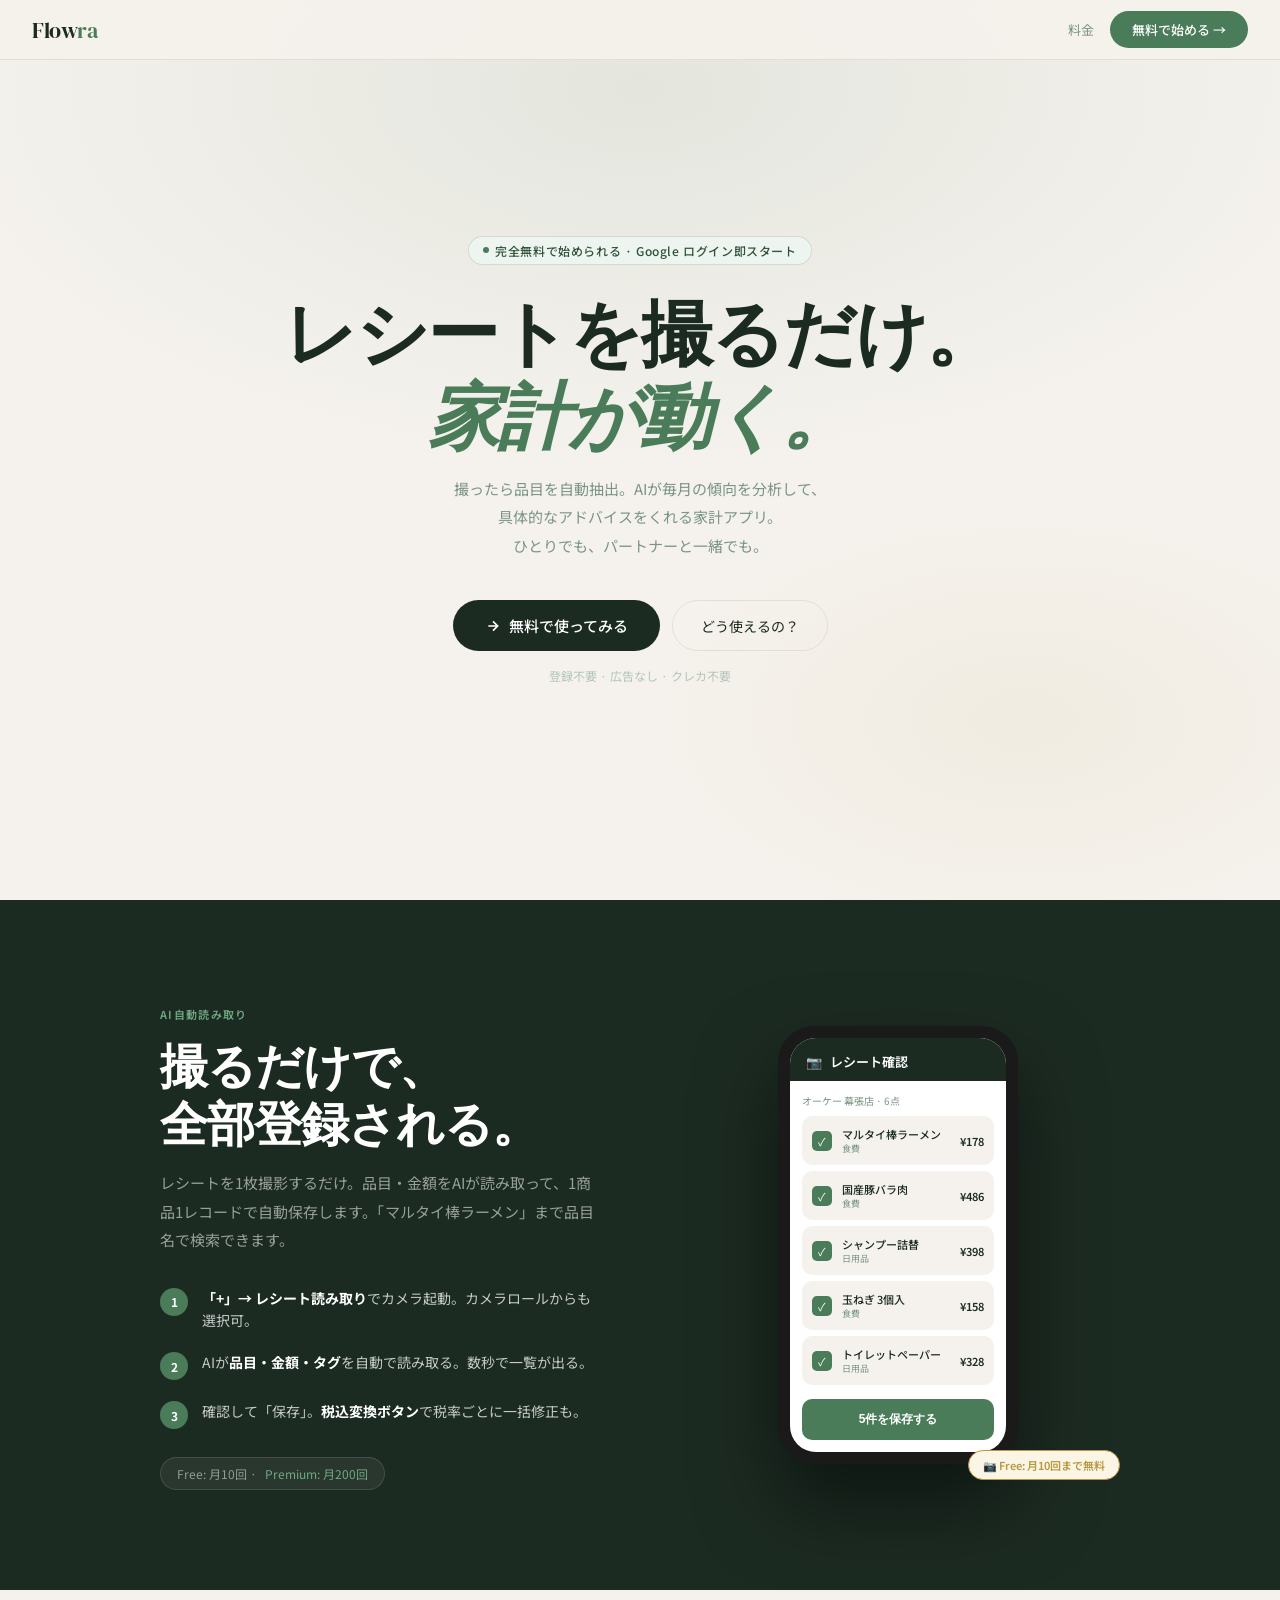
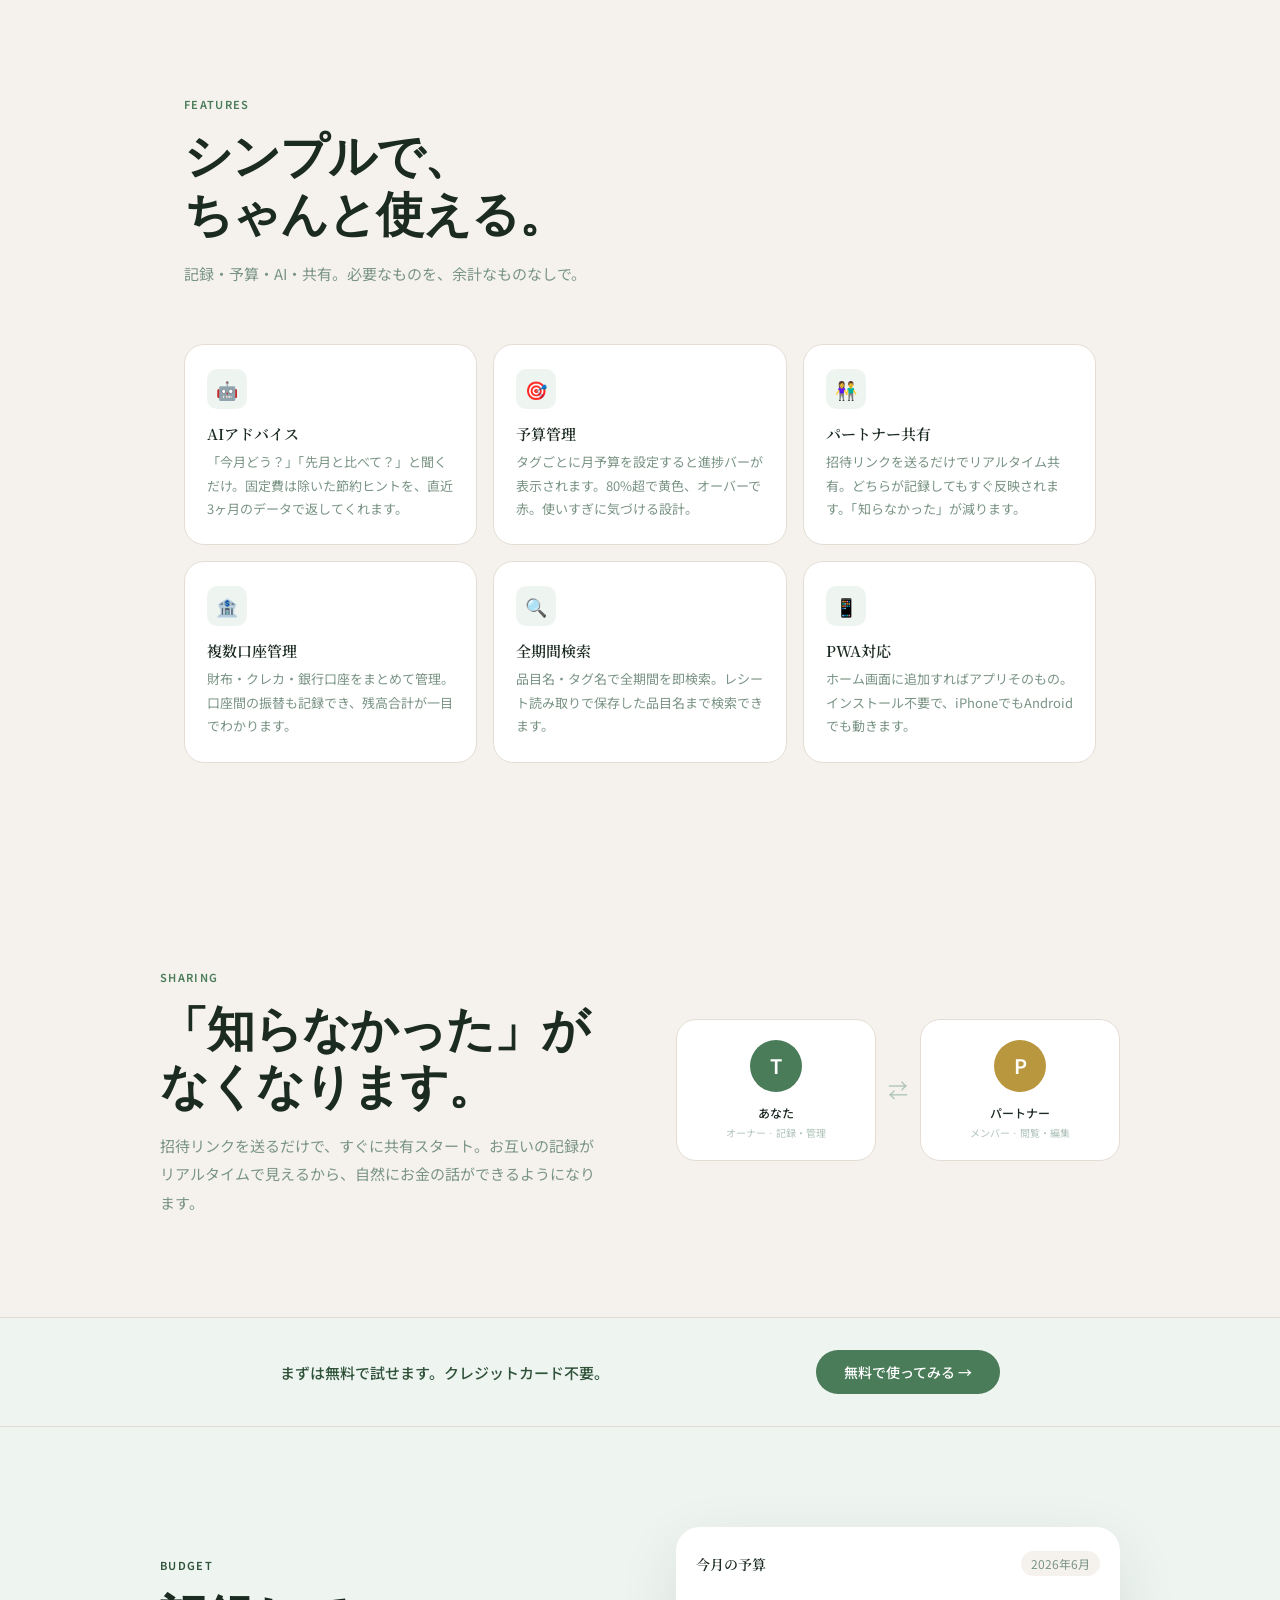
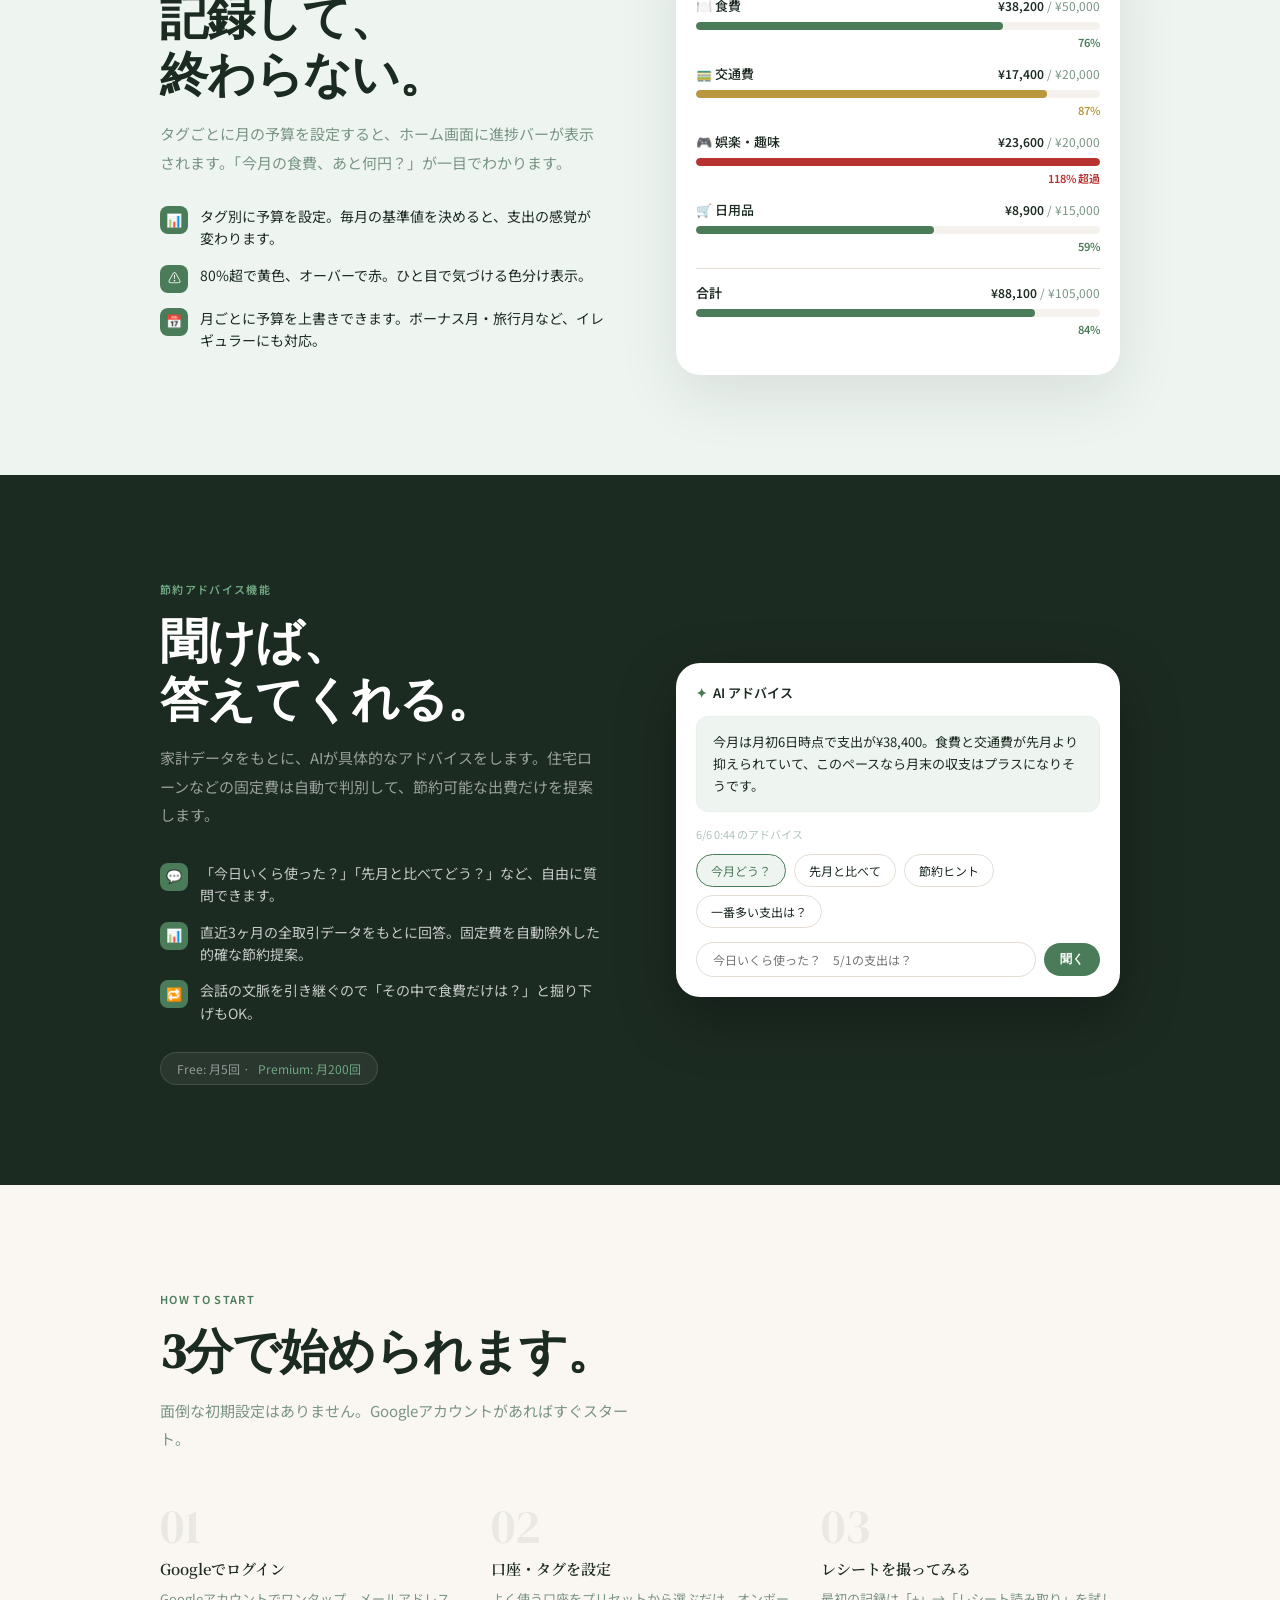
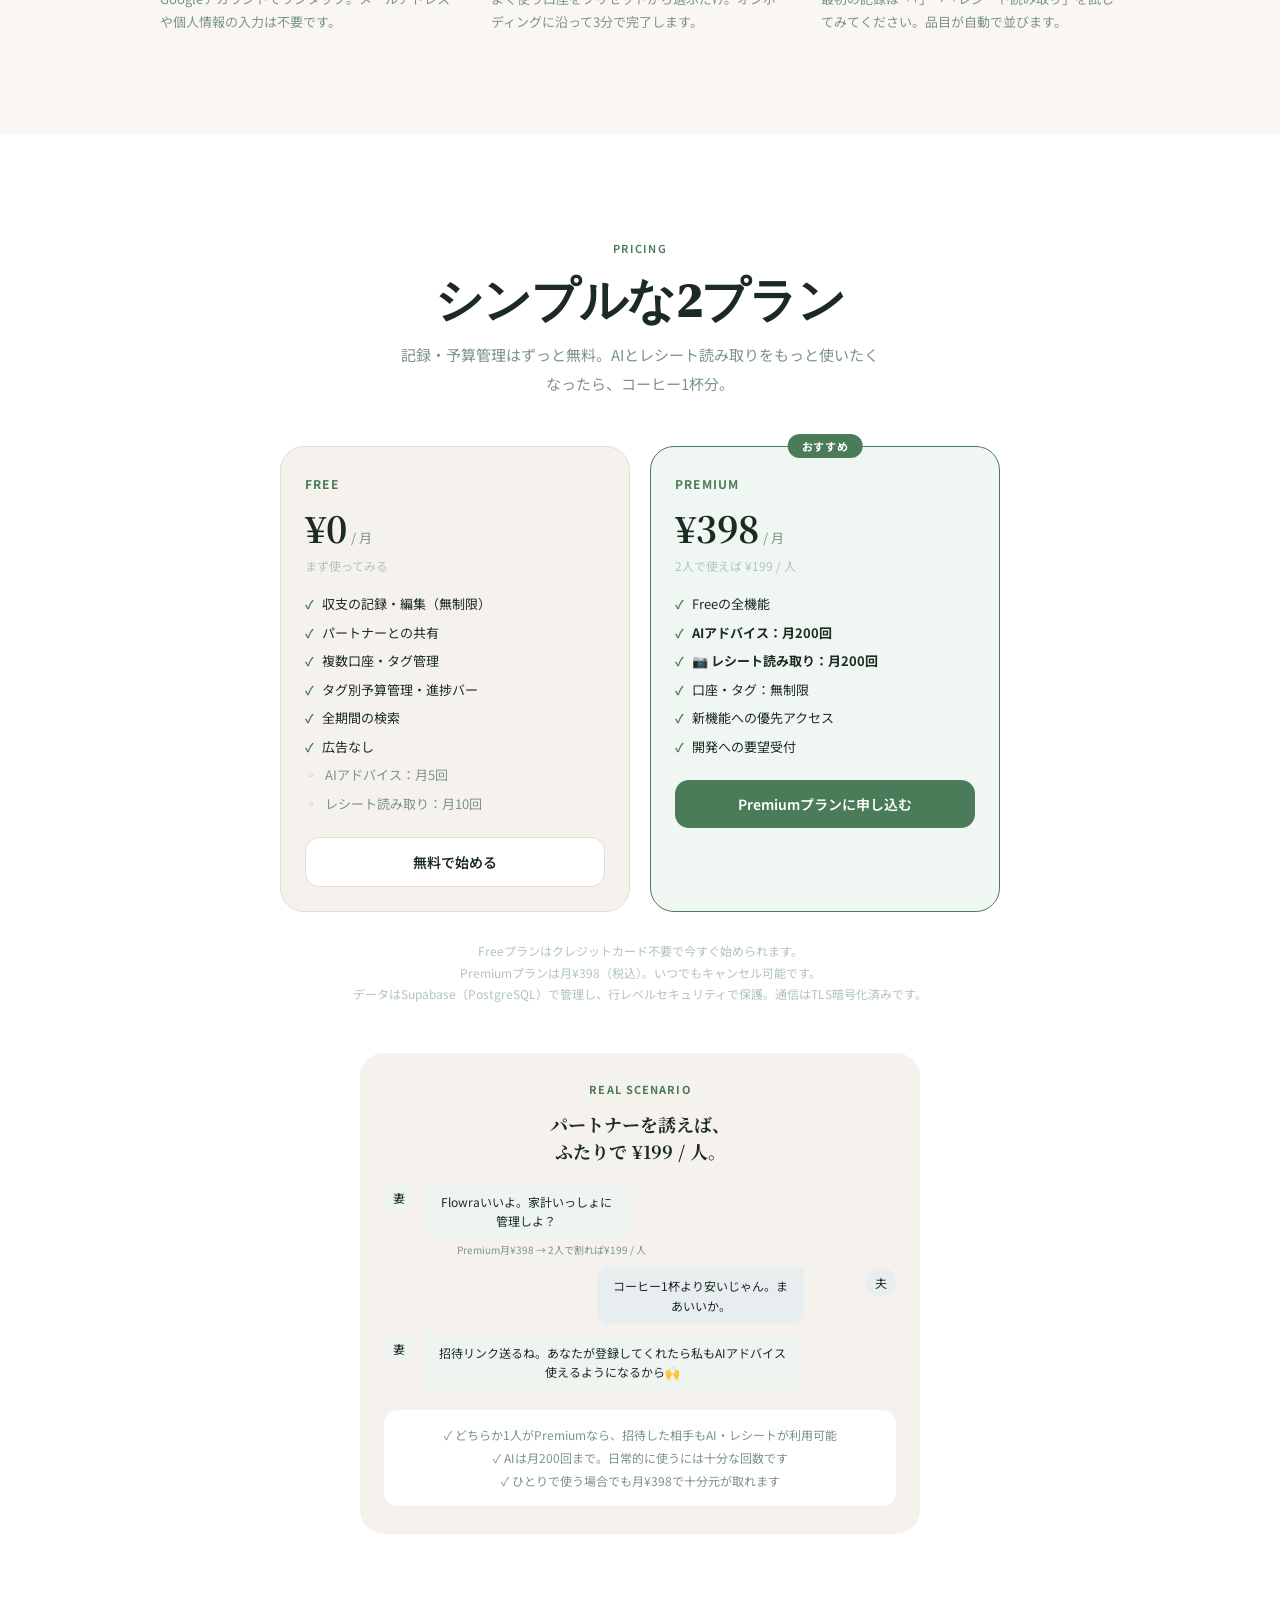
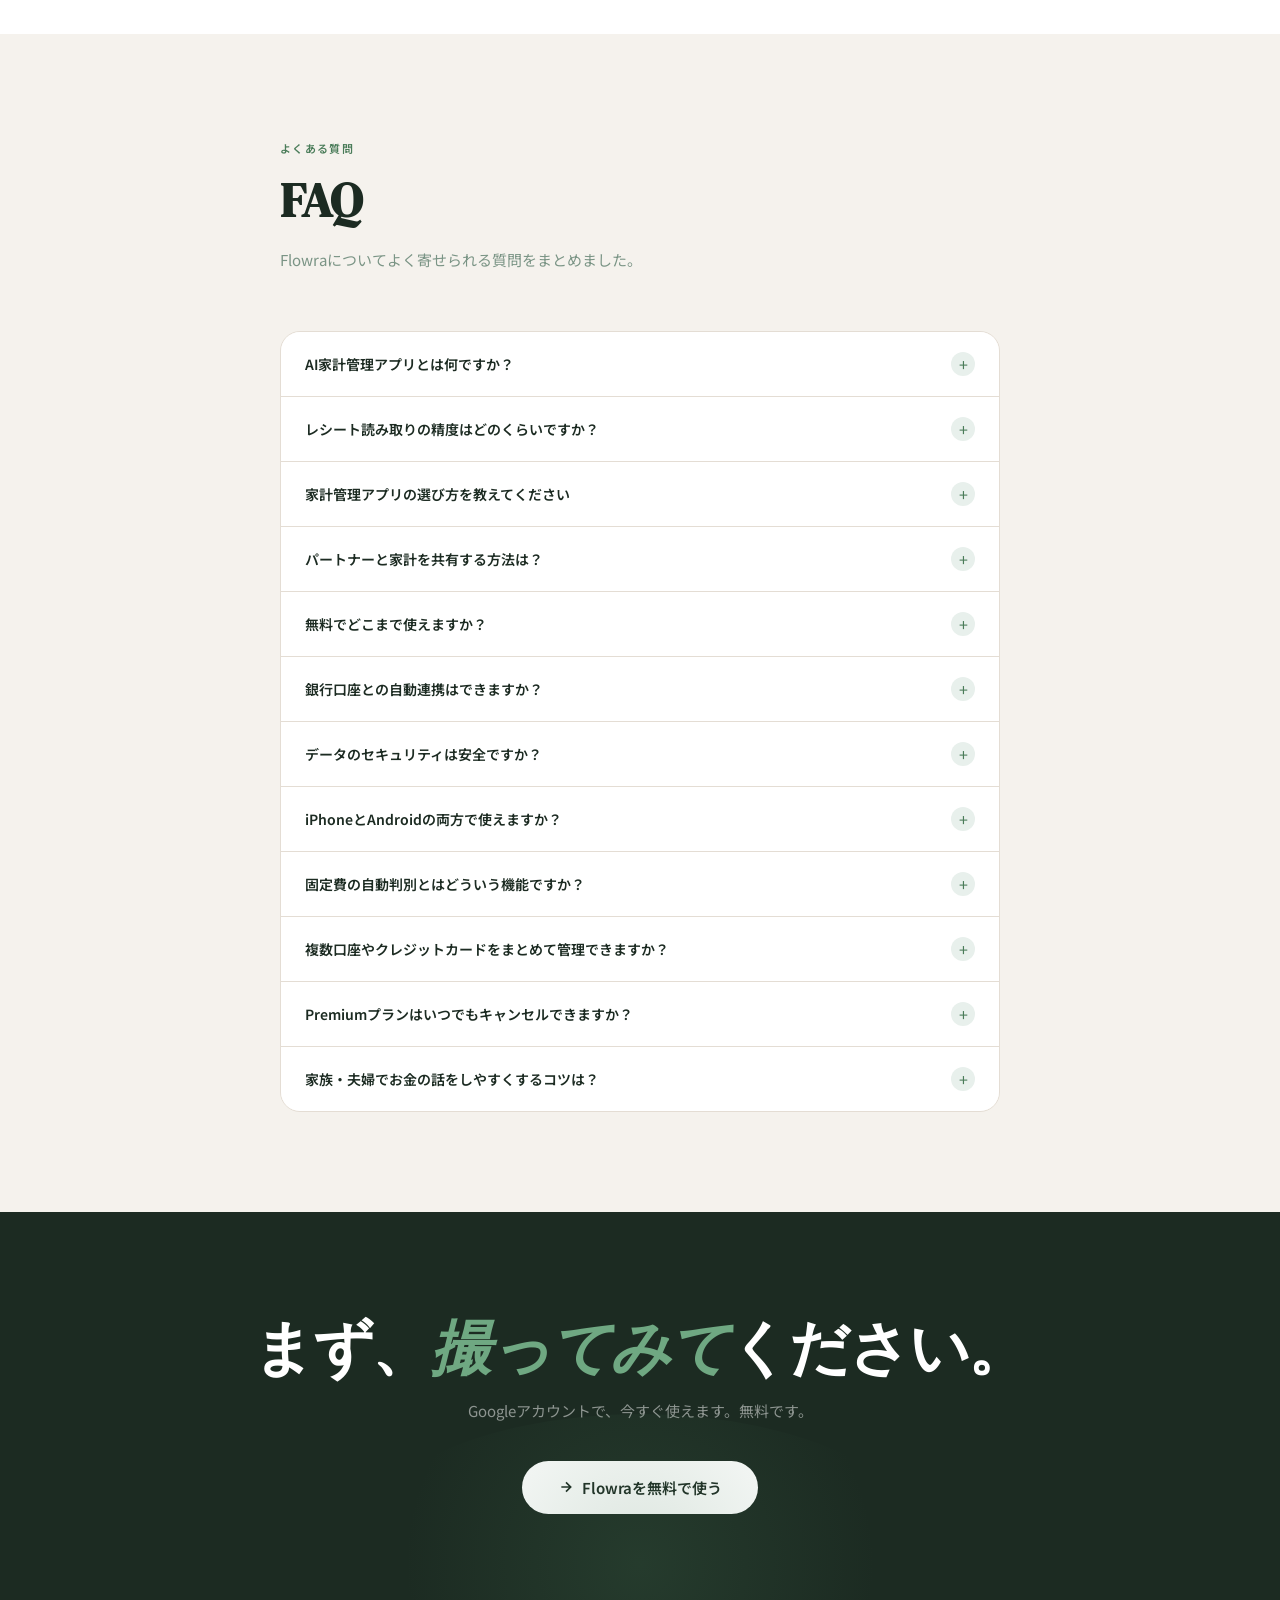
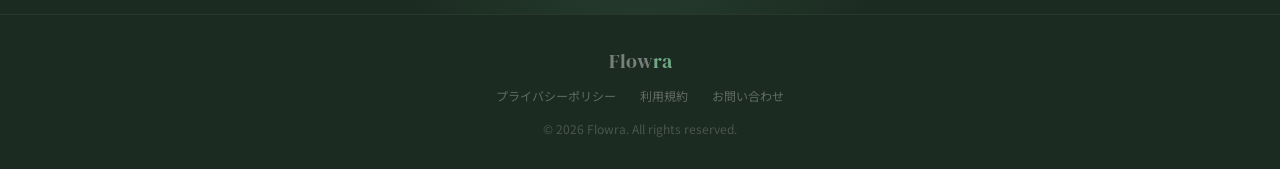
==== commit 28400370: "feat(lp): AIO対策 — 構造化データ・FAQセクション・キーワード強化 - SoftwareApplication スキーマ追加（名前/価格/機能リスト/説明） - FAQPage スキー" ====
--- a/lp/index.html
+++ b/lp/index.html
@@ -20,6 +20,159 @@
   <meta name="twitter:title" content="Flowra（フローラ）— レシートを撮るだけ。家計が動く。">
   <meta name="twitter:description" content="フローラ（Flowra）はレシートを撮るだけでAIが品目・金額を自動読み取り。パートナーとリアルタイム共有できる家計管理アプリ。月¥398から。">
   <meta name="twitter:image" content="https://flowra.taskra.jp/images/ogp.jpg">
+
+
+  <!-- 構造化データ: AIO / AI Overview 最適化 -->
+  <script type="application/ld+json">
+  {
+    "@context": "https://schema.org",
+    "@type": "SoftwareApplication",
+    "name": "Flowra（フローラ）",
+    "alternateName": ["フローラ", "Flowra家計簿", "フローラ家計"],
+    "applicationCategory": "FinanceApplication",
+    "operatingSystem": "iOS, Android, Web",
+    "url": "https://flowra.taskra.jp",
+    "image": "https://flowra.taskra.jp/images/ogp.jpg",
+    "description": "レシートをスマートフォンで撮影するだけでAIが品目・金額・税率を自動読み取りする家計管理アプリ。パートナーとリアルタイム共有でき、AIが毎月の傾向を分析して節約アドバイスを提供。月額¥398のPremiumプランと永久無料のFreeプランを提供。",
+    "offers": [
+      {
+        "@type": "Offer",
+        "name": "Freeプラン",
+        "price": "0",
+        "priceCurrency": "JPY",
+        "description": "記録・予算管理・パートナー共有が無料。AIアドバイス月5回・レシート読み取り月10回。"
+      },
+      {
+        "@type": "Offer",
+        "name": "Premiumプラン",
+        "price": "398",
+        "priceCurrency": "JPY",
+        "billingPeriod": "P1M",
+        "description": "AIアドバイス月200回・レシート読み取り月200回。2人で使えば1人¥199/月。"
+      }
+    ],
+    "featureList": [
+      "AIレシートOCR自動読み取り",
+      "品目・金額・税率の自動抽出",
+      "パートナーとのリアルタイム家計共有",
+      "AIによる月次節約アドバイス",
+      "タグ別予算管理と進捗バー表示",
+      "複数口座・クレジットカード一元管理",
+      "固定費の自動判別と除外",
+      "全期間・品目名での検索",
+      "PWA対応（ホーム画面インストール）"
+    ],
+    "author": {
+      "@type": "Organization",
+      "name": "Flowra"
+    },
+    "inLanguage": "ja"
+  }
+  </script>
+  <script type="application/ld+json">
+  {
+    "@context": "https://schema.org",
+    "@type": "FAQPage",
+    "mainEntity": [
+      {
+        "@type": "Question",
+        "name": "AI家計管理アプリとは何ですか？",
+        "acceptedAnswer": {
+          "@type": "Answer",
+          "text": "AI家計管理アプリとは、人工知能を活用して支出の記録・分類・分析を自動化する家計管理ツールです。FlowraはAIがレシートを自動読み取りし、品目ごとに分類したうえで、毎月の傾向をもとに節約アドバイスを提供します。"
+        }
+      },
+      {
+        "@type": "Question",
+        "name": "レシート読み取り（OCR）の精度はどのくらいですか？",
+        "acceptedAnswer": {
+          "@type": "Answer",
+          "text": "FlowraはGemini AIを使用したOCR技術を採用しており、スーパーやドラッグストアのレシートで高い読み取り精度を実現しています。品目名・金額・消費税率（8%/10%）を自動抽出します。読み取り後に確認・修正が可能なので、万が一誤りがあっても安心です。"
+        }
+      },
+      {
+        "@type": "Question",
+        "name": "家計管理アプリの選び方を教えてください",
+        "acceptedAnswer": {
+          "@type": "Answer",
+          "text": "家計管理アプリを選ぶ際は、①操作の手軽さ（レシート読み取りの自動化など）、②パートナーとの共有機能、③予算管理機能、④セキュリティの信頼性、⑤コストパフォーマンスを確認しましょう。Flowraは記録・共有・AI分析をひとつのアプリで提供し、Freeプランは永久無料で始められます。"
+        }
+      },
+      {
+        "@type": "Question",
+        "name": "パートナーと家計を共有する方法は？",
+        "acceptedAnswer": {
+          "@type": "Answer",
+          "text": "Flowraでは招待リンクをパートナーに送るだけで家計の共有が始まります。どちらが記録してもリアルタイムで反映されるため、夫婦・カップルのお金の管理に最適です。共有のための追加費用はなく、Freeプランから利用できます。"
+        }
+      },
+      {
+        "@type": "Question",
+        "name": "無料で使えますか？どこまで無料ですか？",
+        "acceptedAnswer": {
+          "@type": "Answer",
+          "text": "はい、Flowraは収支の記録・編集、パートナーとの共有、複数口座管理、タグ別予算管理、全期間検索がすべて永久無料です。AIアドバイス（月5回）とレシート読み取り（月10回）も無料枠でご利用いただけます。クレジットカード登録不要で今すぐ始められます。"
+        }
+      },
+      {
+        "@type": "Question",
+        "name": "銀行口座との自動連携はできますか？",
+        "acceptedAnswer": {
+          "@type": "Answer",
+          "text": "現在、Flowraは銀行口座の自動連携には対応していません。レシート撮影による自動読み取りと手動入力を組み合わせた、シンプルで使いやすい設計です。口座残高は手動で管理でき、複数の銀行口座・クレジットカード・電子マネーをまとめて記録できます。"
+        }
+      },
+      {
+        "@type": "Question",
+        "name": "データのセキュリティは安全ですか？",
+        "acceptedAnswer": {
+          "@type": "Answer",
+          "text": "FlowraはデータベースにSupabase（PostgreSQL）を使用し、行レベルセキュリティ（RLS）で各ユーザーのデータを厳密に分離・保護しています。通信はすべてHTTPS/TLS暗号化済みです。認証にはGoogleアカウントのOAuth2.0を採用しており、パスワードの保存や管理は一切行いません。"
+        }
+      },
+      {
+        "@type": "Question",
+        "name": "iPhoneとAndroidの両方で使えますか？",
+        "acceptedAnswer": {
+          "@type": "Answer",
+          "text": "はい、FlowraはPWA（プログレッシブウェブアプリ）対応のWebアプリです。iPhoneのSafari・AndroidのChromeどちらでも動作し、ホーム画面に追加するとネイティブアプリと同じように利用できます。App StoreやGoogle Playからのインストールは不要です。"
+        }
+      },
+      {
+        "@type": "Question",
+        "name": "Premiumプランはいつでもキャンセルできますか？",
+        "acceptedAnswer": {
+          "@type": "Answer",
+          "text": "はい、Premiumプランはいつでもキャンセル可能です。Stripeのカスタマーポータルからご自身で解約手続きができます。解約後は次の請求日までPremium機能をそのまま利用でき、その後Freeプランへ自動移行します。"
+        }
+      },
+      {
+        "@type": "Question",
+        "name": "固定費の自動判別とはどういう機能ですか？",
+        "acceptedAnswer": {
+          "@type": "Answer",
+          "text": "住宅ローン・家賃・保険料など毎月ほぼ固定の支出を「固定費」として自動的に識別し、AIが節約アドバイスを生成する際に除外します。「家賃が高い」など削減できない費用を除いた、実際に節約できる支出のみを対象に具体的な提案を行います。"
+        }
+      },
+      {
+        "@type": "Question",
+        "name": "複数の口座やクレジットカードをまとめて管理できますか？",
+        "acceptedAnswer": {
+          "@type": "Answer",
+          "text": "はい、Flowraでは銀行口座・クレジットカード・電子マネー・現金など複数の口座をまとめて管理できます。口座間の振替も記録でき、全口座の合計残高が一目でわかります。Premiumプランでは口座数・タグ数が無制限です。"
+        }
+      },
+      {
+        "@type": "Question",
+        "name": "家族や夫婦でお金の話をしやすくするコツはありますか？",
+        "acceptedAnswer": {
+          "@type": "Answer",
+          "text": "Flowraの「家計共有」機能を使うと、お互いの記録がリアルタイムで見えるため自然とお金の話題が生まれやすくなります。AIのアドバイス機能で「今月の食費はどう？」など客観的なデータをもとに話し合えるので、感情的になりにくくなります。まずはパートナーをFlowraに招待することが第一歩です。"
+        }
+      }
+    ]
+  }
+  </script>
 
   <!-- Google Analytics 4 -->
   <script async src="https://www.googletagmanager.com/gtag/js?id=G-M40916RMNH"></script>
@@ -698,6 +851,40 @@
     @media (prefers-reduced-motion: reduce) {
       *, *::before, *::after { animation-duration: 0.01ms !important; transition-duration: 0.01ms !important; }
     }
+
+    /* ── FAQ ── */
+    .faq-section { padding: 100px 24px; background: var(--stone); }
+    .faq-inner   { max-width: 720px; margin: 0 auto; }
+    .faq-list    { margin-top: 48px; display: flex; flex-direction: column; gap: 0; border: 1px solid var(--border); border-radius: 20px; overflow: hidden; }
+    .faq-item summary {
+      list-style: none; cursor: pointer;
+      display: flex; align-items: center; justify-content: space-between; gap: 12px;
+      padding: 20px 24px;
+      font-size: 14px; font-weight: 600; color: var(--ink);
+      background: var(--white);
+      border-bottom: 1px solid var(--border);
+      user-select: none;
+    }
+    .faq-item:last-child summary { border-bottom: none; }
+    .faq-item[open] summary { color: var(--sage); border-bottom: 1px solid var(--border); }
+    .faq-item summary::-webkit-details-marker { display: none; }
+    .faq-item summary::after {
+      content: '+'; flex-shrink: 0;
+      width: 24px; height: 24px; border-radius: 50%;
+      background: var(--mist); color: var(--sage);
+      font-size: 16px; font-weight: 400; line-height: 1;
+      display: flex; align-items: center; justify-content: center;
+      transition: transform 0.2s;
+    }
+    .faq-item[open] summary::after { content: '−'; }
+    .faq-answer {
+      padding: 16px 24px 20px;
+      font-size: 13px; color: var(--mid); line-height: 1.9;
+      background: var(--warm);
+      border-bottom: 1px solid var(--border);
+    }
+    .faq-item:last-child .faq-answer { border-bottom: none; }
+
   </style>
 </head>
 <body>
@@ -745,7 +932,7 @@
     <div class="receipt-inner">
 
       <div class="receipt-copy">
-        <span class="section-label">Receipt OCR</span>
+        <span class="section-label">AI自動読み取り</span>
         <h2 class="section-title" style="color:#fff;">撮るだけで、<br>全部登録される。</h2>
         <p class="section-desc">レシートを1枚撮影するだけ。品目・金額をAIが読み取って、1商品1レコードで自動保存します。「マルタイ棒ラーメン」まで品目名で検索できます。</p>
         <div class="receipt-steps">
@@ -976,7 +1163,7 @@
   <section class="ai-section" id="ai">
     <div class="ai-inner">
       <div class="ai-copy">
-        <span class="section-label">AI Advice</span>
+        <span class="section-label">節約アドバイス機能</span>
         <h2 class="section-title">聞けば、<br>答えてくれる。</h2>
         <p class="section-desc">家計データをもとに、AIが具体的なアドバイスをします。住宅ローンなどの固定費は自動で判別して、節約可能な出費だけを提案します。</p>
         <div class="ai-points">
@@ -1097,7 +1284,8 @@
 
       <p class="pricing-note">
         Freeプランはクレジットカード不要で今すぐ始められます。<br>
-        Premiumプランは月¥398（税込）。いつでもキャンセル可能です。
+        Premiumプランは月¥398（税込）。いつでもキャンセル可能です。<br>
+        データはSupabase（PostgreSQL）で管理し、行レベルセキュリティで保護。通信はTLS暗号化済みです。
       </p>
 
       <!-- カップル訴求 -->
@@ -1130,6 +1318,67 @@
           ✓ AIは月200回まで。日常的に使うには十分な回数です<br>
           ✓ ひとりで使う場合でも月¥398で十分元が取れます
         </div>
+      </div>
+    </div>
+  </section>
+
+
+  <!-- FAQ -->
+  <section class="faq-section" id="faq">
+    <div class="faq-inner">
+      <span class="section-label">よくある質問</span>
+      <h2 class="section-title">FAQ</h2>
+      <p class="section-desc">Flowraについてよく寄せられる質問をまとめました。</p>
+
+      <div class="faq-list">
+        <details class="faq-item">
+          <summary>AI家計管理アプリとは何ですか？</summary>
+          <div class="faq-answer">人工知能を活用して支出の記録・分類・分析を自動化する家計管理ツールです。FlowraはAIがレシートを自動読み取りし、品目ごとに分類したうえで、毎月の傾向をもとに節約アドバイスを提供します。</div>
+        </details>
+        <details class="faq-item">
+          <summary>レシート読み取りの精度はどのくらいですか？</summary>
+          <div class="faq-answer">Gemini AIを使用したOCR技術を採用しており、スーパーやドラッグストアのレシートで高い読み取り精度を実現しています。品目名・金額・消費税率（8%/10%）を自動抽出します。読み取り後に確認・修正が可能なので、万が一誤りがあっても安心です。</div>
+        </details>
+        <details class="faq-item">
+          <summary>家計管理アプリの選び方を教えてください</summary>
+          <div class="faq-answer">①操作の手軽さ（レシート読み取りの自動化など）、②パートナーとの共有機能、③予算管理機能、④セキュリティの信頼性、⑤コストパフォーマンスを確認しましょう。Flowraは記録・共有・AI分析をひとつのアプリで提供し、Freeプランは永久無料で始められます。</div>
+        </details>
+        <details class="faq-item">
+          <summary>パートナーと家計を共有する方法は？</summary>
+          <div class="faq-answer">招待リンクをパートナーに送るだけで家計の共有が始まります。どちらが記録してもリアルタイムで反映されるため、夫婦・カップルのお金の管理に最適です。共有のための追加費用はなく、Freeプランから利用できます。</div>
+        </details>
+        <details class="faq-item">
+          <summary>無料でどこまで使えますか？</summary>
+          <div class="faq-answer">収支の記録・編集、パートナーとの共有、複数口座管理、タグ別予算管理、全期間検索がすべて永久無料です。AIアドバイス（月5回）とレシート読み取り（月10回）も無料枠でご利用いただけます。クレジットカード登録不要で今すぐ始められます。</div>
+        </details>
+        <details class="faq-item">
+          <summary>銀行口座との自動連携はできますか？</summary>
+          <div class="faq-answer">現在、銀行口座の自動連携には対応していません。レシート撮影による自動読み取りと手動入力を組み合わせた、シンプルで使いやすい設計です。複数の銀行口座・クレジットカード・電子マネーを手動でまとめて管理できます。</div>
+        </details>
+        <details class="faq-item">
+          <summary>データのセキュリティは安全ですか？</summary>
+          <div class="faq-answer">データベースにSupabase（PostgreSQL）を使用し、行レベルセキュリティ（RLS）で各ユーザーのデータを厳密に分離・保護しています。通信はすべてHTTPS/TLS暗号化済みです。認証はGoogleアカウントのOAuth2.0を採用しており、パスワードの保存・管理は一切行いません。</div>
+        </details>
+        <details class="faq-item">
+          <summary>iPhoneとAndroidの両方で使えますか？</summary>
+          <div class="faq-answer">はい、FlowraはPWA（プログレッシブウェブアプリ）対応のWebアプリです。iPhoneのSafari・AndroidのChromeどちらでも動作し、ホーム画面に追加するとネイティブアプリと同じように使えます。App StoreやGoogle Playからのインストールは不要です。</div>
+        </details>
+        <details class="faq-item">
+          <summary>固定費の自動判別とはどういう機能ですか？</summary>
+          <div class="faq-answer">住宅ローン・家賃・保険料など毎月ほぼ固定の支出を自動識別し、AIが節約アドバイスを生成する際に除外します。削減できない費用を除いた、実際に節約できる支出のみを対象に具体的な提案を行います。</div>
+        </details>
+        <details class="faq-item">
+          <summary>複数口座やクレジットカードをまとめて管理できますか？</summary>
+          <div class="faq-answer">はい、銀行口座・クレジットカード・電子マネー・現金など複数の口座をまとめて管理できます。口座間の振替も記録でき、全口座の合計残高が一目でわかります。Premiumプランでは口座数・タグ数が無制限です。</div>
+        </details>
+        <details class="faq-item">
+          <summary>Premiumプランはいつでもキャンセルできますか？</summary>
+          <div class="faq-answer">はい、いつでもキャンセル可能です。Stripeのカスタマーポータルからご自身で解約手続きができます。解約後は次の請求日までPremium機能をそのままご利用いただけます。</div>
+        </details>
+        <details class="faq-item">
+          <summary>家族・夫婦でお金の話をしやすくするコツは？</summary>
+          <div class="faq-answer">Flowraの家計共有機能を使うと、お互いの記録がリアルタイムで見えるため自然とお金の話題が生まれやすくなります。AIアドバイスで「今月の食費はどう？」など客観的なデータをもとに話し合えるので感情的になりにくく、夫婦間のお金のコミュニケーションを改善できます。</div>
+        </details>
       </div>
     </div>
   </section>
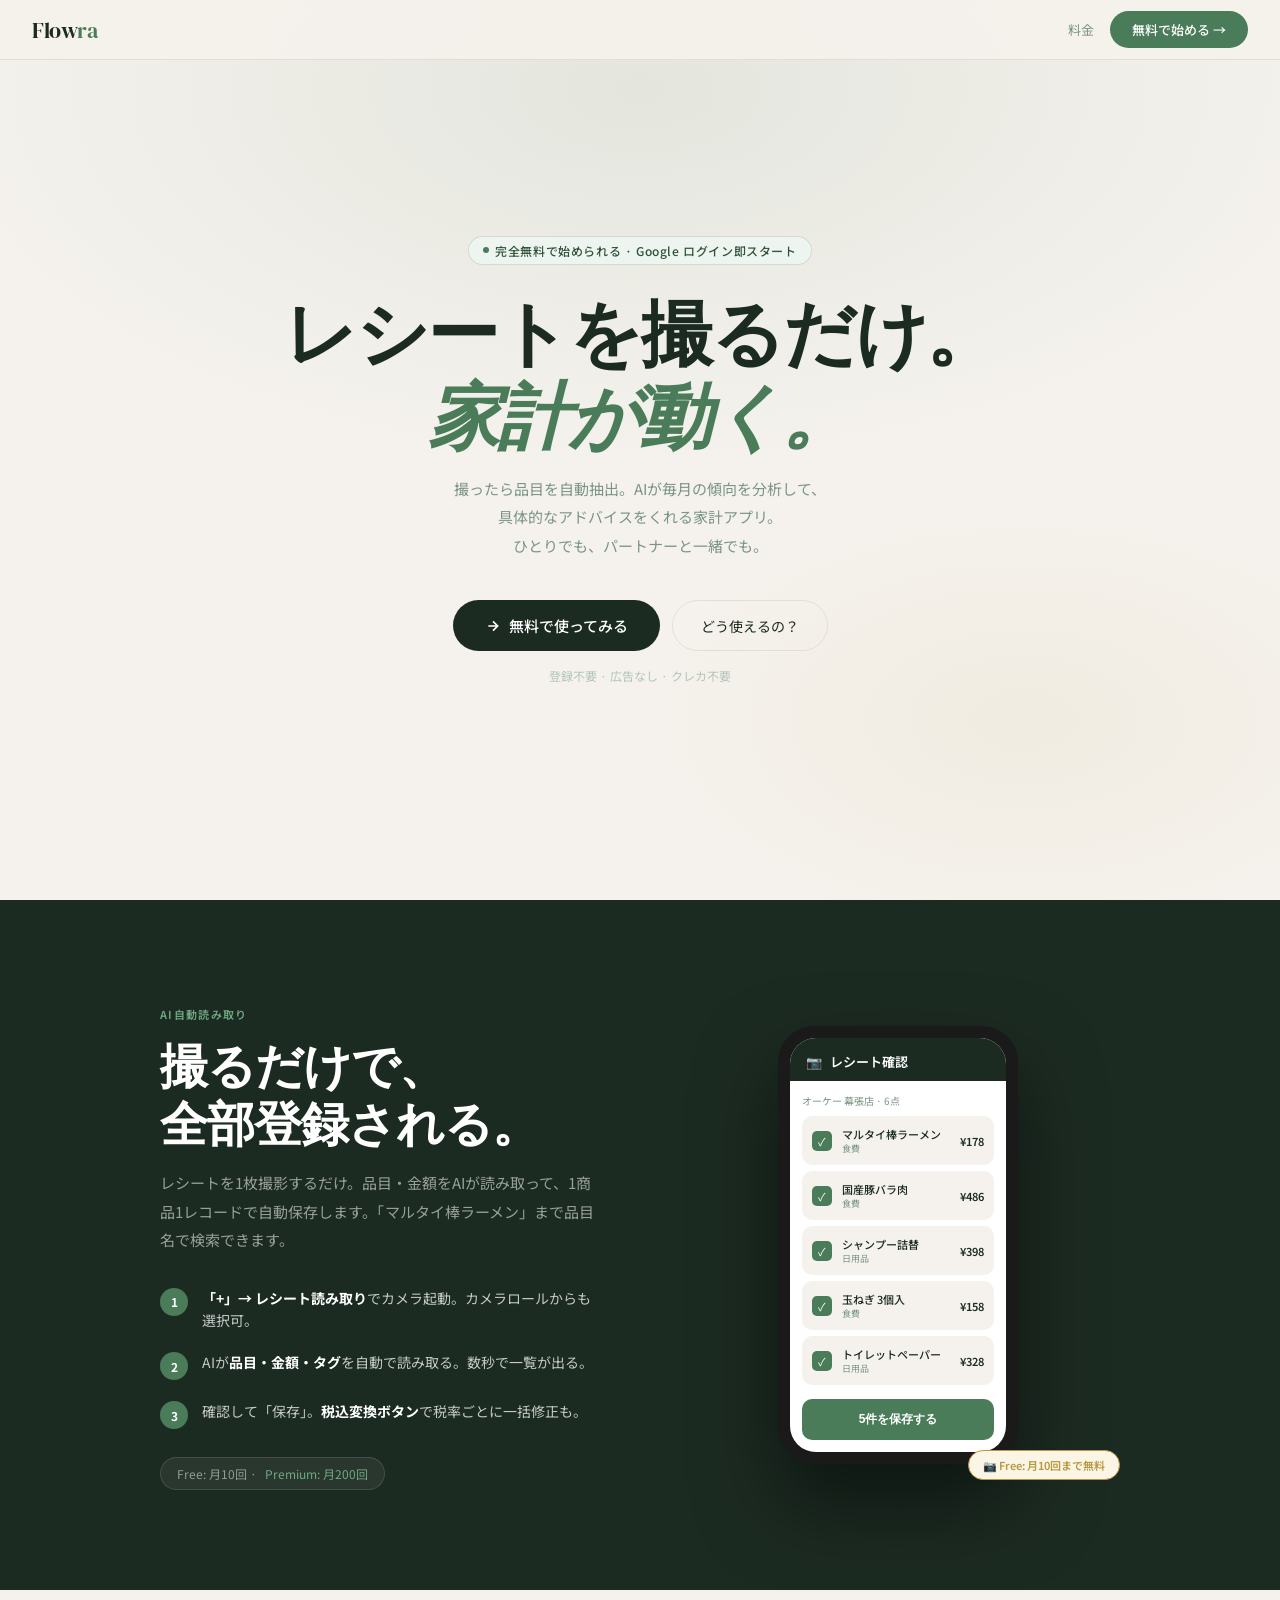
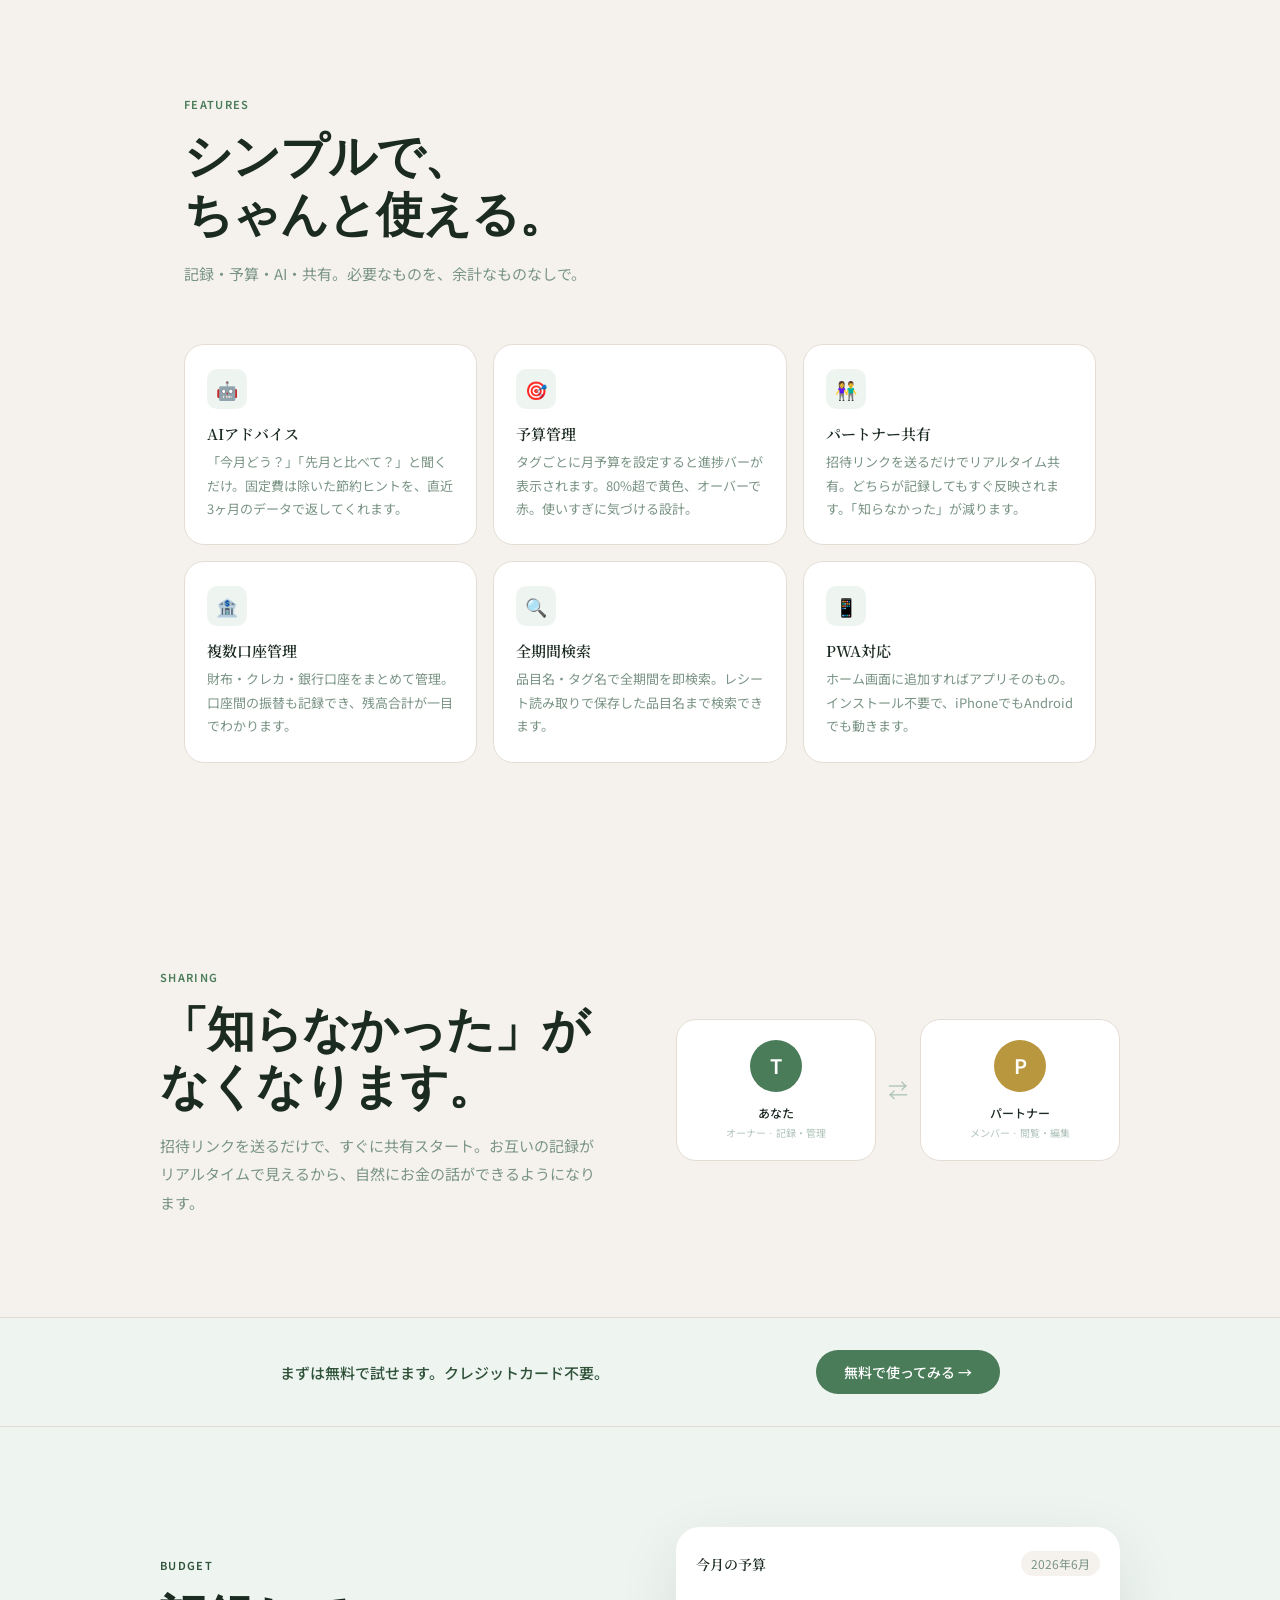
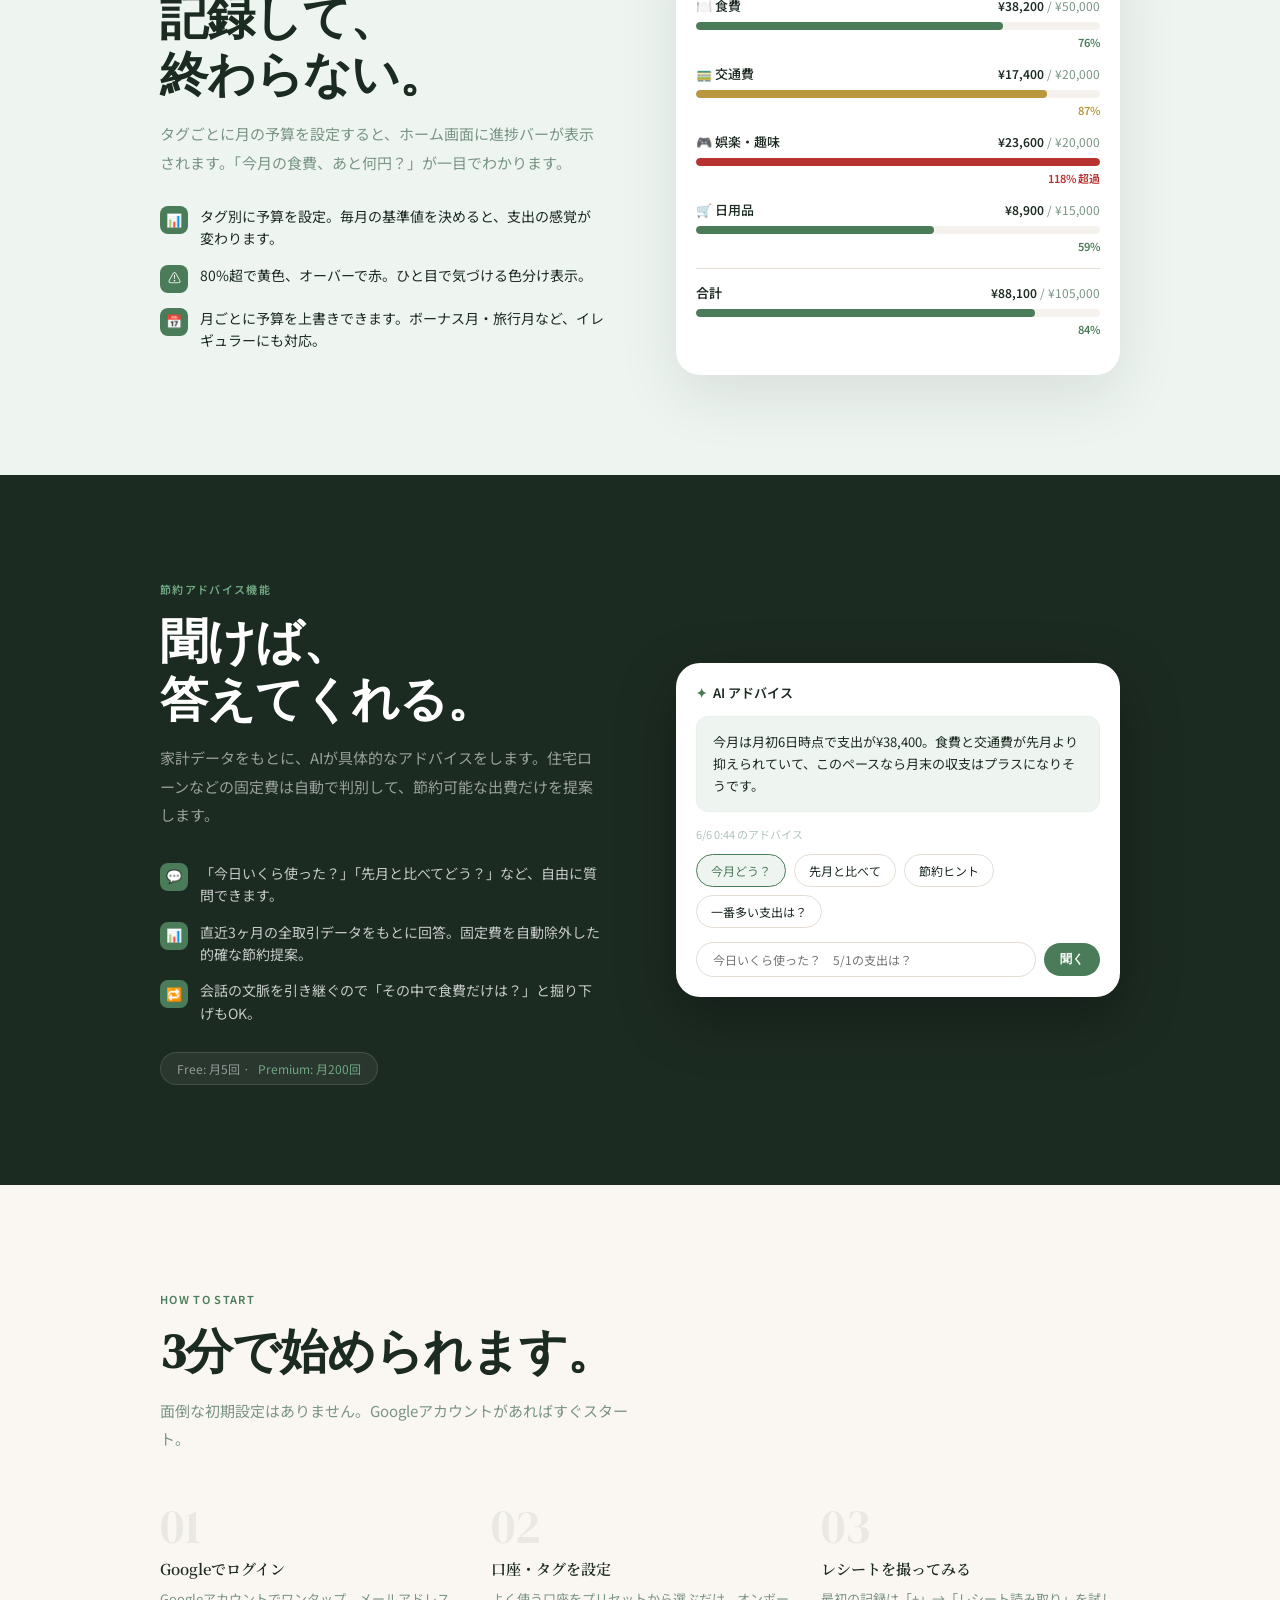
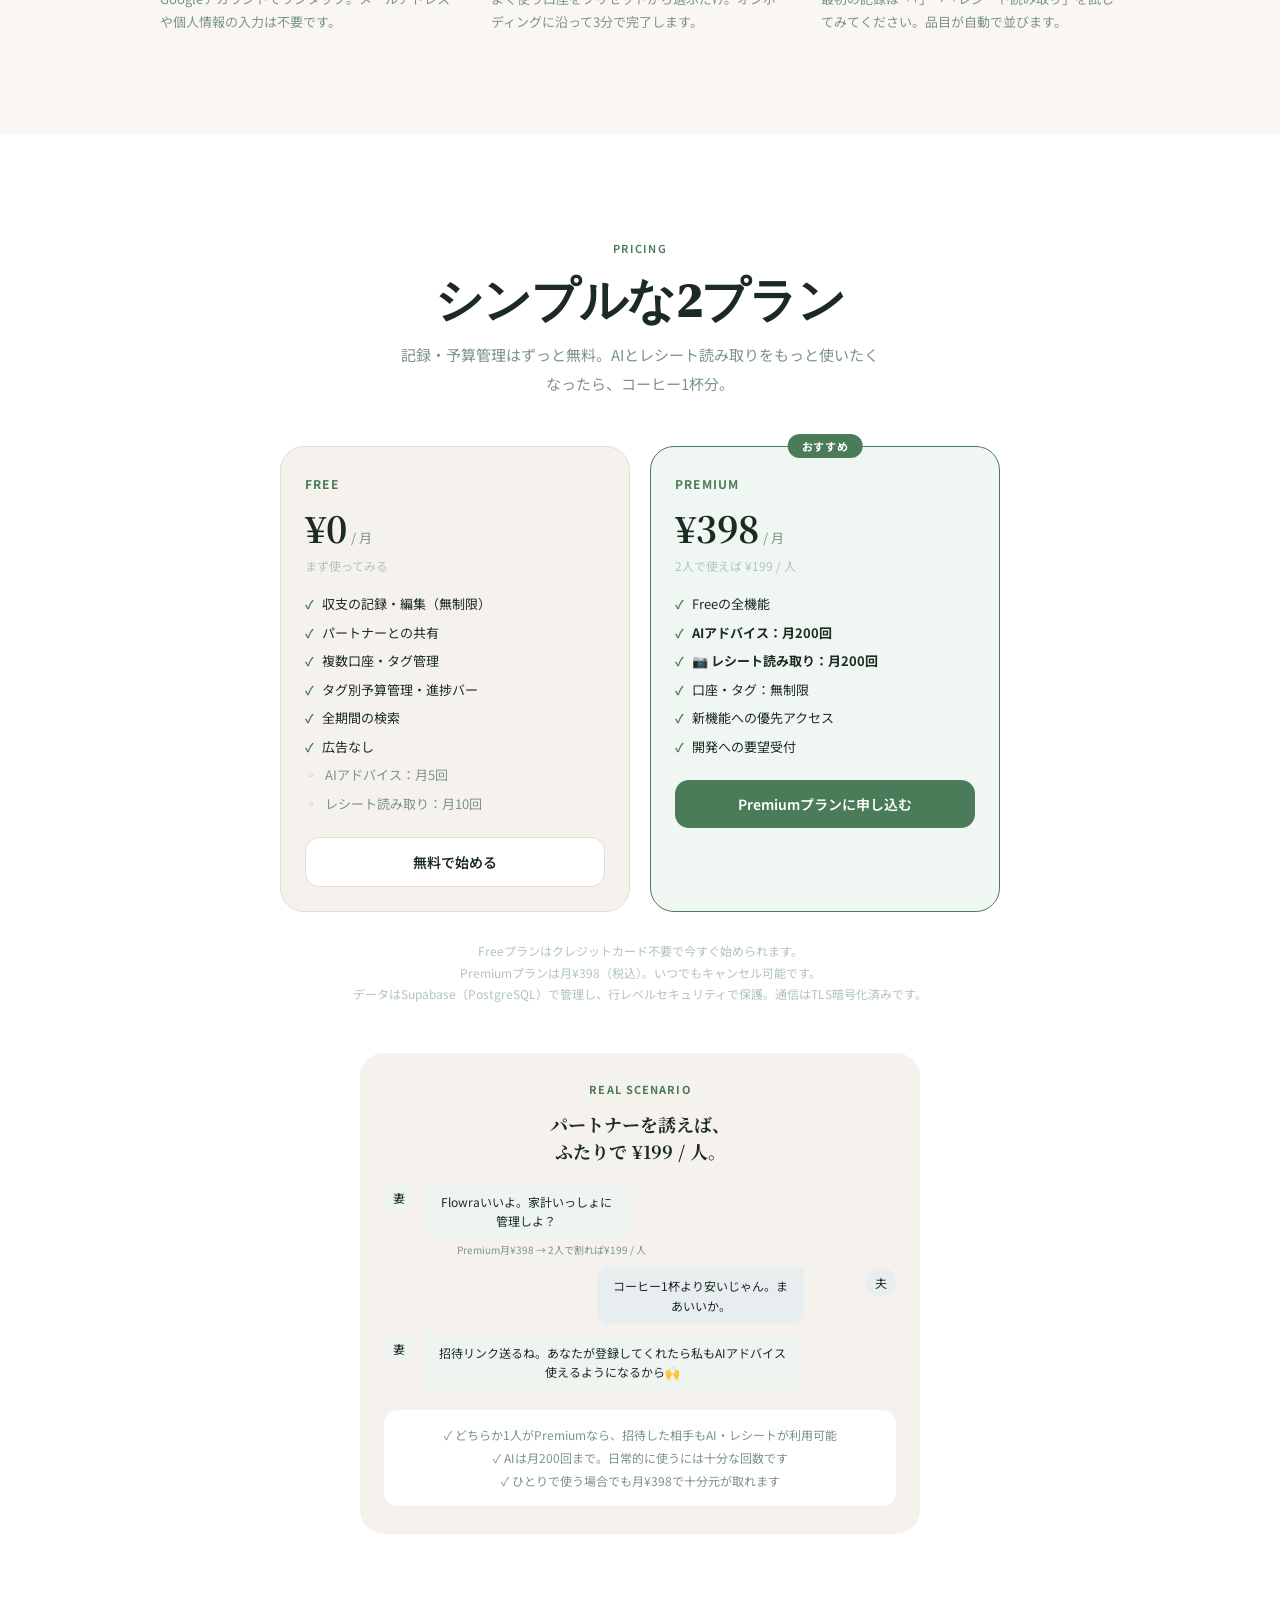
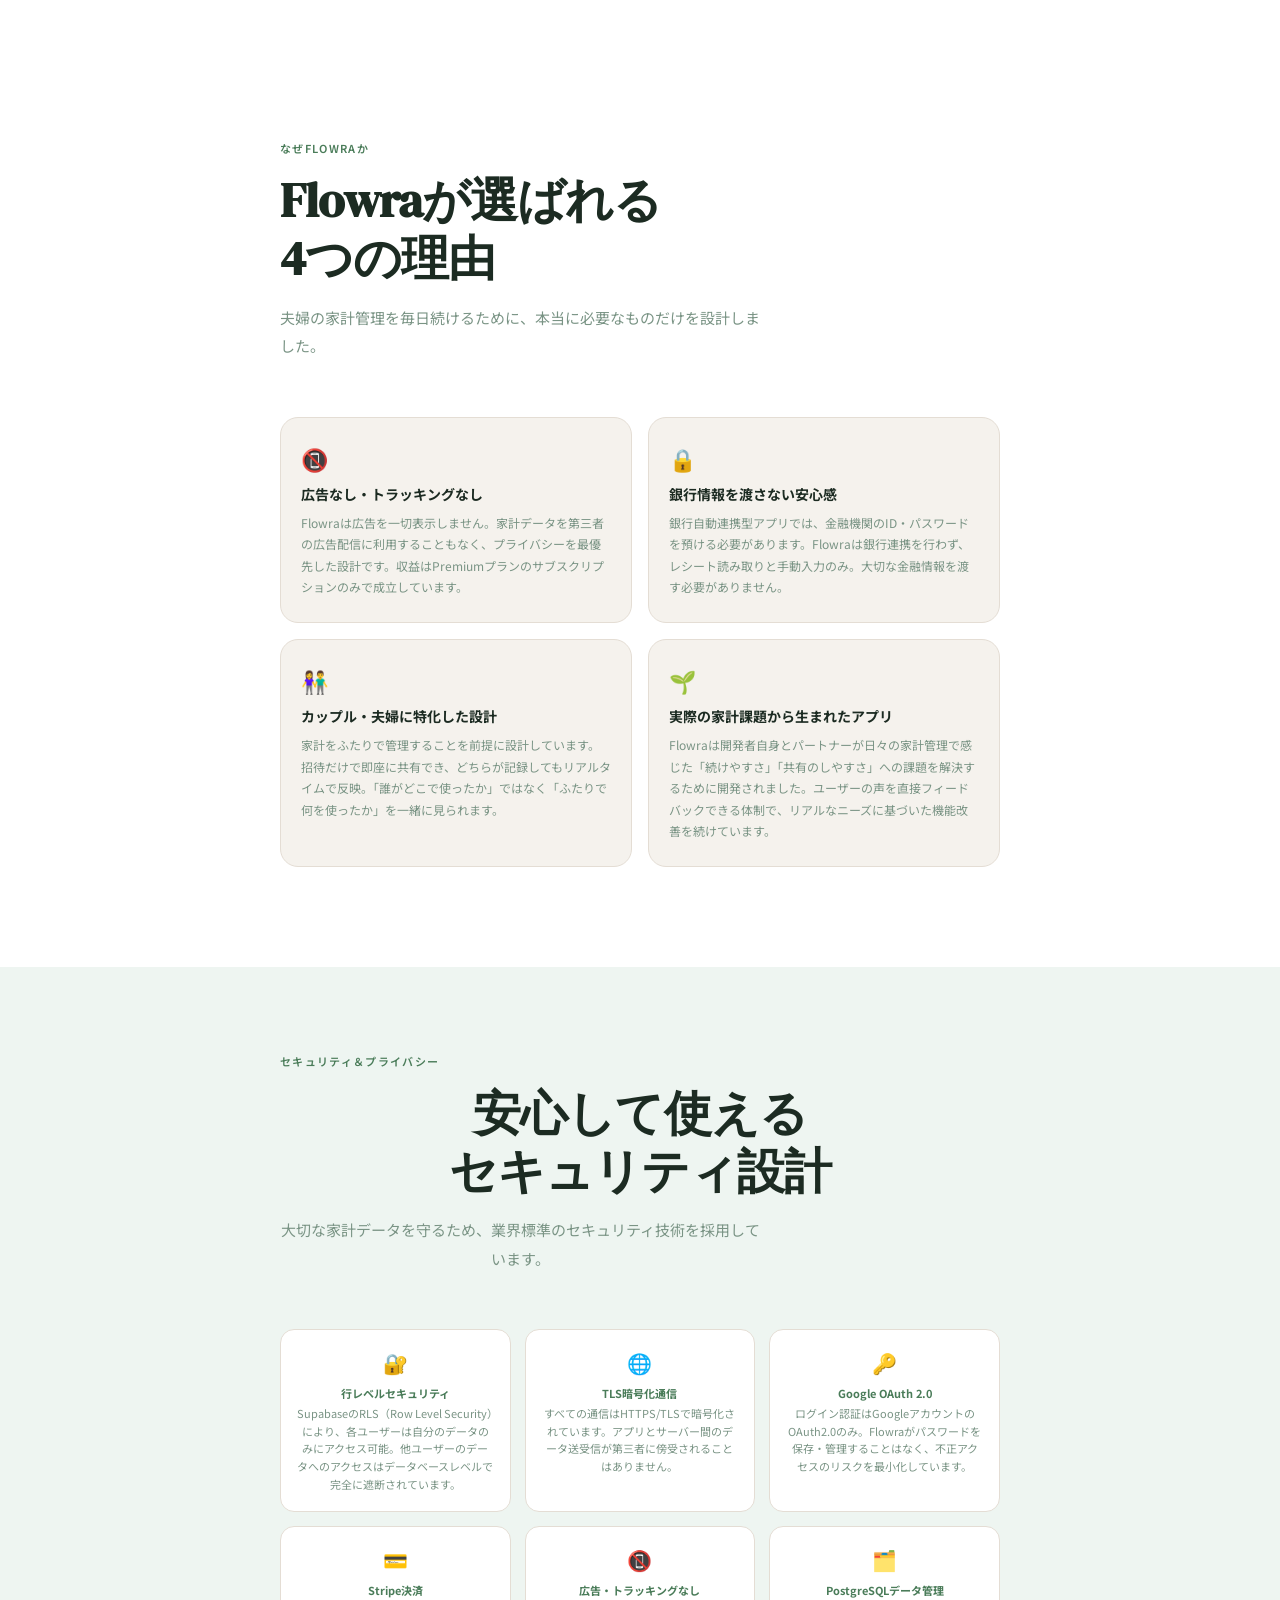
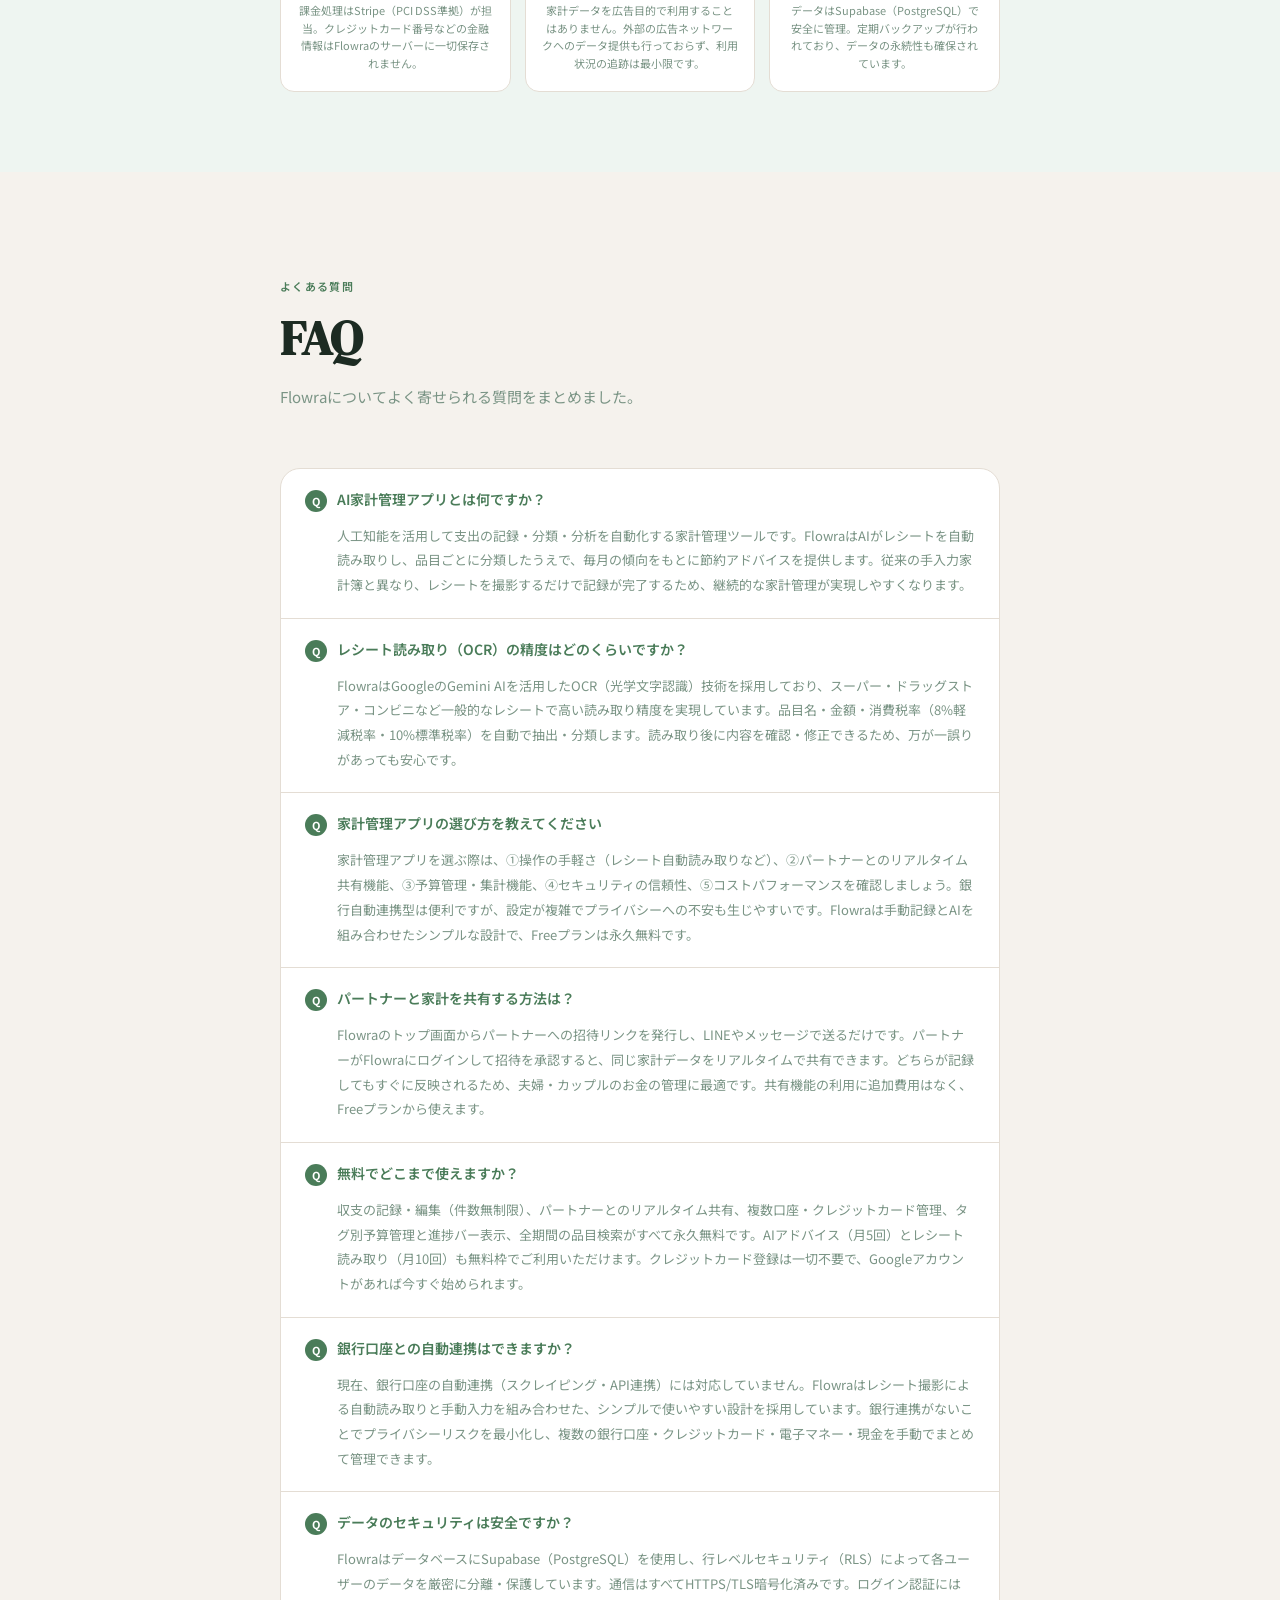
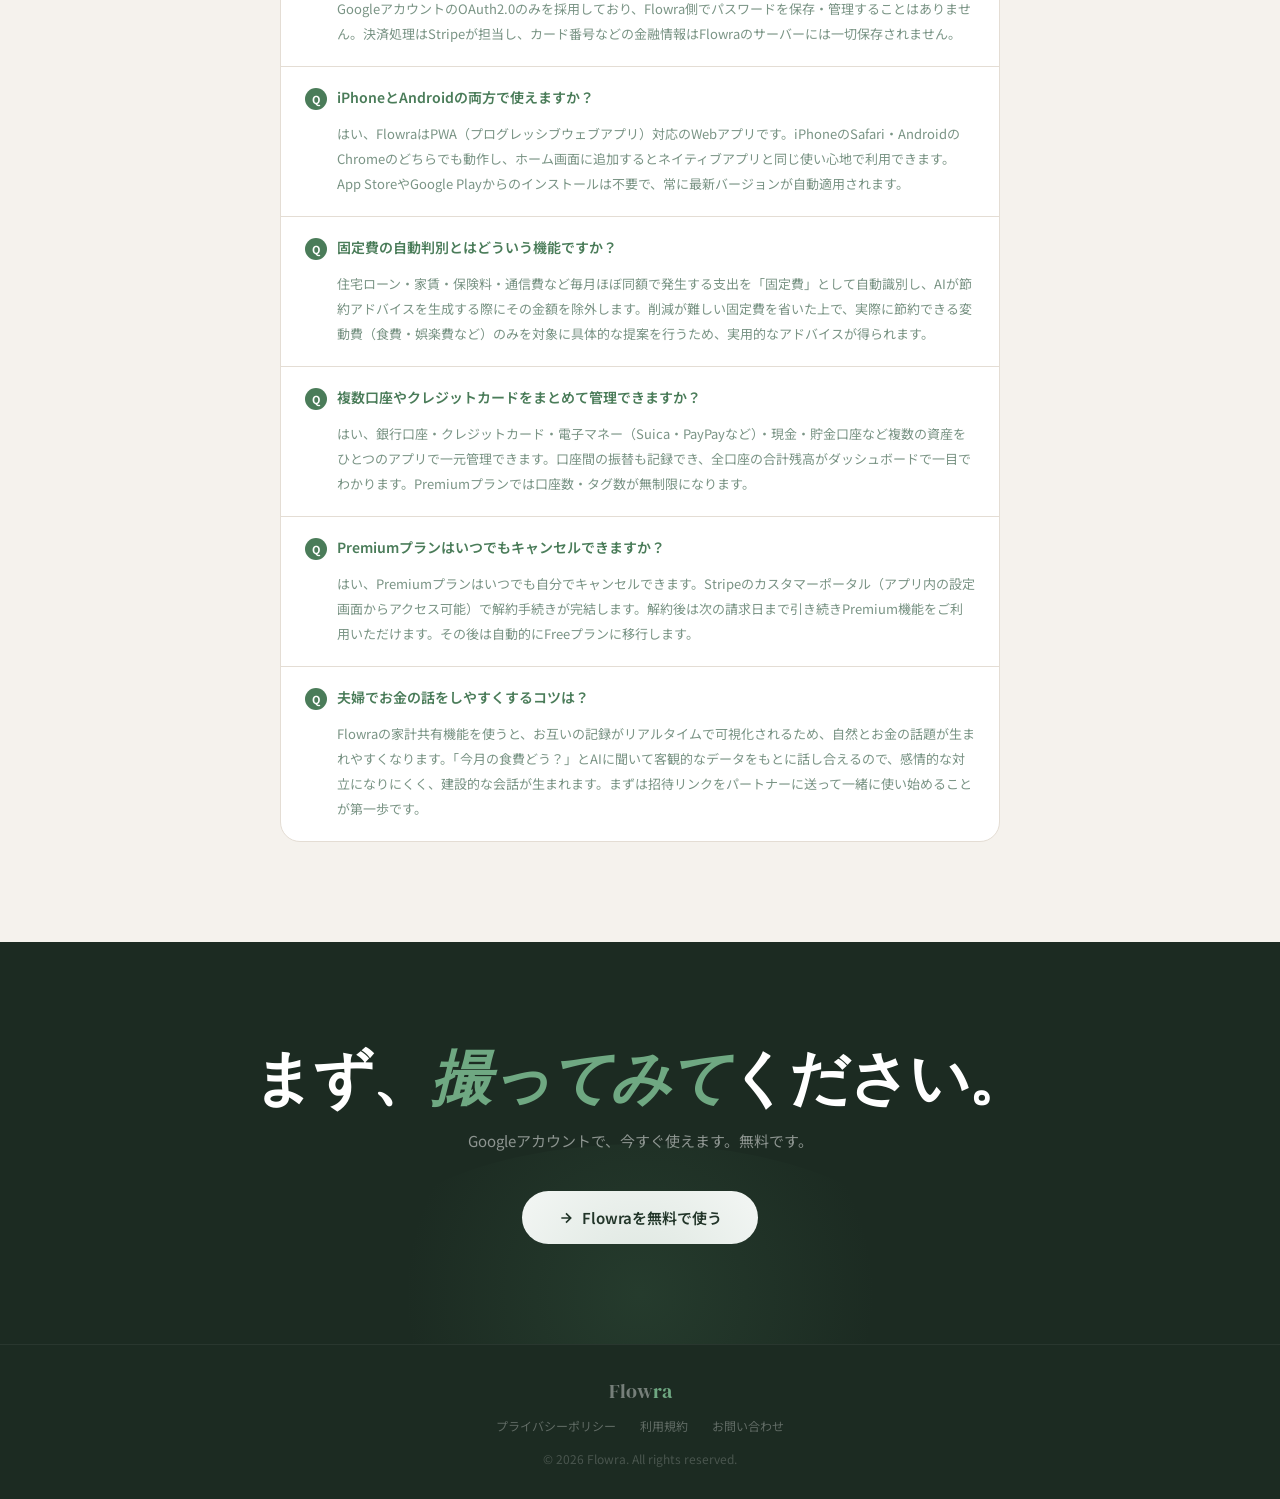
==== commit 4288b411: "feat(lp): AIO対策 第2弾 — FAQ常時表示化・なぜFlowraか・セキュリティセクション追加 - FAQ: details/summaryアコーディオン → 常時表示Q&A形式に変更（" ====
--- a/lp/index.html
+++ b/lp/index.html
@@ -855,35 +855,37 @@
     /* ── FAQ ── */
     .faq-section { padding: 100px 24px; background: var(--stone); }
     .faq-inner   { max-width: 720px; margin: 0 auto; }
-    .faq-list    { margin-top: 48px; display: flex; flex-direction: column; gap: 0; border: 1px solid var(--border); border-radius: 20px; overflow: hidden; }
-    .faq-item summary {
-      list-style: none; cursor: pointer;
-      display: flex; align-items: center; justify-content: space-between; gap: 12px;
-      padding: 20px 24px;
-      font-size: 14px; font-weight: 600; color: var(--ink);
-      background: var(--white);
-      border-bottom: 1px solid var(--border);
-      user-select: none;
-    }
-    .faq-item:last-child summary { border-bottom: none; }
-    .faq-item[open] summary { color: var(--sage); border-bottom: 1px solid var(--border); }
-    .faq-item summary::-webkit-details-marker { display: none; }
-    .faq-item summary::after {
-      content: '+'; flex-shrink: 0;
-      width: 24px; height: 24px; border-radius: 50%;
-      background: var(--mist); color: var(--sage);
-      font-size: 16px; font-weight: 400; line-height: 1;
-      display: flex; align-items: center; justify-content: center;
-      transition: transform 0.2s;
-    }
-    .faq-item[open] summary::after { content: '−'; }
-    .faq-answer {
-      padding: 16px 24px 20px;
+    .faq-list    { margin-top: 48px; display: flex; flex-direction: column; gap: 0; border: 1px solid var(--border); border-radius: 20px; overflow: hidden; background: var(--white); }
+    .faq-item    { border-bottom: 1px solid var(--border); }
+    .faq-item:last-child { border-bottom: none; }
+    .faq-q {
+      padding: 20px 24px 6px;
+      font-size: 14px; font-weight: 600; color: var(--sage);
+      display: flex; align-items: flex-start; gap: 10px;
+    }
+    .faq-q::before { content: 'Q'; flex-shrink: 0; width: 22px; height: 22px; border-radius: 50%; background: var(--sage); color: #fff; font-size: 11px; font-weight: 700; display: flex; align-items: center; justify-content: center; margin-top: 1px; }
+    .faq-a {
+      padding: 6px 24px 20px 56px;
       font-size: 13px; color: var(--mid); line-height: 1.9;
-      background: var(--warm);
-      border-bottom: 1px solid var(--border);
-    }
-    .faq-item:last-child .faq-answer { border-bottom: none; }
+    }
+    /* ── WHY ── */
+    .why-section { padding: 100px 24px; background: var(--white); }
+    .why-inner   { max-width: 720px; margin: 0 auto; }
+    .why-grid    { display: grid; grid-template-columns: 1fr 1fr; gap: 16px; margin-top: 48px; }
+    @media(max-width: 640px){ .why-grid { grid-template-columns: 1fr; } }
+    .why-card    { background: var(--stone); border: 1px solid var(--border); border-radius: 18px; padding: 24px 20px; }
+    .why-card-icon { font-size: 22px; margin-bottom: 10px; }
+    .why-card-title { font-size: 14px; font-weight: 700; color: var(--ink); margin-bottom: 8px; }
+    .why-card-desc  { font-size: 12px; color: var(--mid); line-height: 1.8; }
+    /* ── SECURITY ── */
+    .security-section { padding: 80px 24px; background: var(--sage-bg); }
+    .security-inner   { max-width: 720px; margin: 0 auto; }
+    .security-grid { display: grid; grid-template-columns: repeat(3, 1fr); gap: 14px; margin-top: 40px; }
+    @media(max-width: 640px){ .security-grid { grid-template-columns: 1fr 1fr; } }
+    .security-card { background: var(--white); border-radius: 14px; padding: 18px 16px; text-align: center; border: 1px solid var(--border); }
+    .security-icon { font-size: 20px; margin-bottom: 8px; }
+    .security-label { font-size: 11px; font-weight: 700; color: var(--sage); margin-bottom: 4px; }
+    .security-desc  { font-size: 11px; color: var(--mid); line-height: 1.6; }
 
   </style>
 </head>
@@ -1323,6 +1325,81 @@
   </section>
 
 
+
+  <!-- WHY FLOWRA -->
+  <section class="why-section" id="why">
+    <div class="why-inner">
+      <span class="section-label">なぜFlowraか</span>
+      <h2 class="section-title">Flowraが選ばれる<br>4つの理由</h2>
+      <p class="section-desc">夫婦の家計管理を毎日続けるために、本当に必要なものだけを設計しました。</p>
+
+      <div class="why-grid">
+        <div class="why-card">
+          <div class="why-card-icon">📵</div>
+          <div class="why-card-title">広告なし・トラッキングなし</div>
+          <div class="why-card-desc">Flowraは広告を一切表示しません。家計データを第三者の広告配信に利用することもなく、プライバシーを最優先した設計です。収益はPremiumプランのサブスクリプションのみで成立しています。</div>
+        </div>
+        <div class="why-card">
+          <div class="why-card-icon">🔒</div>
+          <div class="why-card-title">銀行情報を渡さない安心感</div>
+          <div class="why-card-desc">銀行自動連携型アプリでは、金融機関のID・パスワードを預ける必要があります。Flowraは銀行連携を行わず、レシート読み取りと手動入力のみ。大切な金融情報を渡す必要がありません。</div>
+        </div>
+        <div class="why-card">
+          <div class="why-card-icon">👫</div>
+          <div class="why-card-title">カップル・夫婦に特化した設計</div>
+          <div class="why-card-desc">家計をふたりで管理することを前提に設計しています。招待だけで即座に共有でき、どちらが記録してもリアルタイムで反映。「誰がどこで使ったか」ではなく「ふたりで何を使ったか」を一緒に見られます。</div>
+        </div>
+        <div class="why-card">
+          <div class="why-card-icon">🌱</div>
+          <div class="why-card-title">実際の家計課題から生まれたアプリ</div>
+          <div class="why-card-desc">Flowraは開発者自身とパートナーが日々の家計管理で感じた「続けやすさ」「共有のしやすさ」への課題を解決するために開発されました。ユーザーの声を直接フィードバックできる体制で、リアルなニーズに基づいた機能改善を続けています。</div>
+        </div>
+      </div>
+    </div>
+  </section>
+
+  <!-- SECURITY -->
+  <section class="security-section">
+    <div class="security-inner">
+      <span class="section-label">セキュリティ＆プライバシー</span>
+      <h2 class="section-title" style="text-align:center;">安心して使える<br>セキュリティ設計</h2>
+      <p class="section-desc" style="text-align:center;">大切な家計データを守るため、業界標準のセキュリティ技術を採用しています。</p>
+
+      <div class="security-grid">
+        <div class="security-card">
+          <div class="security-icon">🔐</div>
+          <div class="security-label">行レベルセキュリティ</div>
+          <div class="security-desc">SupabaseのRLS（Row Level Security）により、各ユーザーは自分のデータのみにアクセス可能。他ユーザーのデータへのアクセスはデータベースレベルで完全に遮断されています。</div>
+        </div>
+        <div class="security-card">
+          <div class="security-icon">🌐</div>
+          <div class="security-label">TLS暗号化通信</div>
+          <div class="security-desc">すべての通信はHTTPS/TLSで暗号化されています。アプリとサーバー間のデータ送受信が第三者に傍受されることはありません。</div>
+        </div>
+        <div class="security-card">
+          <div class="security-icon">🔑</div>
+          <div class="security-label">Google OAuth 2.0</div>
+          <div class="security-desc">ログイン認証はGoogleアカウントのOAuth2.0のみ。Flowraがパスワードを保存・管理することはなく、不正アクセスのリスクを最小化しています。</div>
+        </div>
+        <div class="security-card">
+          <div class="security-icon">💳</div>
+          <div class="security-label">Stripe決済</div>
+          <div class="security-desc">課金処理はStripe（PCI DSS準拠）が担当。クレジットカード番号などの金融情報はFlowraのサーバーに一切保存されません。</div>
+        </div>
+        <div class="security-card">
+          <div class="security-icon">📵</div>
+          <div class="security-label">広告・トラッキングなし</div>
+          <div class="security-desc">家計データを広告目的で利用することはありません。外部の広告ネットワークへのデータ提供も行っておらず、利用状況の追跡は最小限です。</div>
+        </div>
+        <div class="security-card">
+          <div class="security-icon">🗂️</div>
+          <div class="security-label">PostgreSQLデータ管理</div>
+          <div class="security-desc">データはSupabase（PostgreSQL）で安全に管理。定期バックアップが行われており、データの永続性も確保されています。</div>
+        </div>
+      </div>
+    </div>
+  </section>
+
   <!-- FAQ -->
   <section class="faq-section" id="faq">
     <div class="faq-inner">
@@ -1331,54 +1408,54 @@
       <p class="section-desc">Flowraについてよく寄せられる質問をまとめました。</p>
 
       <div class="faq-list">
-        <details class="faq-item">
-          <summary>AI家計管理アプリとは何ですか？</summary>
-          <div class="faq-answer">人工知能を活用して支出の記録・分類・分析を自動化する家計管理ツールです。FlowraはAIがレシートを自動読み取りし、品目ごとに分類したうえで、毎月の傾向をもとに節約アドバイスを提供します。</div>
-        </details>
-        <details class="faq-item">
-          <summary>レシート読み取りの精度はどのくらいですか？</summary>
-          <div class="faq-answer">Gemini AIを使用したOCR技術を採用しており、スーパーやドラッグストアのレシートで高い読み取り精度を実現しています。品目名・金額・消費税率（8%/10%）を自動抽出します。読み取り後に確認・修正が可能なので、万が一誤りがあっても安心です。</div>
-        </details>
-        <details class="faq-item">
-          <summary>家計管理アプリの選び方を教えてください</summary>
-          <div class="faq-answer">①操作の手軽さ（レシート読み取りの自動化など）、②パートナーとの共有機能、③予算管理機能、④セキュリティの信頼性、⑤コストパフォーマンスを確認しましょう。Flowraは記録・共有・AI分析をひとつのアプリで提供し、Freeプランは永久無料で始められます。</div>
-        </details>
-        <details class="faq-item">
-          <summary>パートナーと家計を共有する方法は？</summary>
-          <div class="faq-answer">招待リンクをパートナーに送るだけで家計の共有が始まります。どちらが記録してもリアルタイムで反映されるため、夫婦・カップルのお金の管理に最適です。共有のための追加費用はなく、Freeプランから利用できます。</div>
-        </details>
-        <details class="faq-item">
-          <summary>無料でどこまで使えますか？</summary>
-          <div class="faq-answer">収支の記録・編集、パートナーとの共有、複数口座管理、タグ別予算管理、全期間検索がすべて永久無料です。AIアドバイス（月5回）とレシート読み取り（月10回）も無料枠でご利用いただけます。クレジットカード登録不要で今すぐ始められます。</div>
-        </details>
-        <details class="faq-item">
-          <summary>銀行口座との自動連携はできますか？</summary>
-          <div class="faq-answer">現在、銀行口座の自動連携には対応していません。レシート撮影による自動読み取りと手動入力を組み合わせた、シンプルで使いやすい設計です。複数の銀行口座・クレジットカード・電子マネーを手動でまとめて管理できます。</div>
-        </details>
-        <details class="faq-item">
-          <summary>データのセキュリティは安全ですか？</summary>
-          <div class="faq-answer">データベースにSupabase（PostgreSQL）を使用し、行レベルセキュリティ（RLS）で各ユーザーのデータを厳密に分離・保護しています。通信はすべてHTTPS/TLS暗号化済みです。認証はGoogleアカウントのOAuth2.0を採用しており、パスワードの保存・管理は一切行いません。</div>
-        </details>
-        <details class="faq-item">
-          <summary>iPhoneとAndroidの両方で使えますか？</summary>
-          <div class="faq-answer">はい、FlowraはPWA（プログレッシブウェブアプリ）対応のWebアプリです。iPhoneのSafari・AndroidのChromeどちらでも動作し、ホーム画面に追加するとネイティブアプリと同じように使えます。App StoreやGoogle Playからのインストールは不要です。</div>
-        </details>
-        <details class="faq-item">
-          <summary>固定費の自動判別とはどういう機能ですか？</summary>
-          <div class="faq-answer">住宅ローン・家賃・保険料など毎月ほぼ固定の支出を自動識別し、AIが節約アドバイスを生成する際に除外します。削減できない費用を除いた、実際に節約できる支出のみを対象に具体的な提案を行います。</div>
-        </details>
-        <details class="faq-item">
-          <summary>複数口座やクレジットカードをまとめて管理できますか？</summary>
-          <div class="faq-answer">はい、銀行口座・クレジットカード・電子マネー・現金など複数の口座をまとめて管理できます。口座間の振替も記録でき、全口座の合計残高が一目でわかります。Premiumプランでは口座数・タグ数が無制限です。</div>
-        </details>
-        <details class="faq-item">
-          <summary>Premiumプランはいつでもキャンセルできますか？</summary>
-          <div class="faq-answer">はい、いつでもキャンセル可能です。Stripeのカスタマーポータルからご自身で解約手続きができます。解約後は次の請求日までPremium機能をそのままご利用いただけます。</div>
-        </details>
-        <details class="faq-item">
-          <summary>家族・夫婦でお金の話をしやすくするコツは？</summary>
-          <div class="faq-answer">Flowraの家計共有機能を使うと、お互いの記録がリアルタイムで見えるため自然とお金の話題が生まれやすくなります。AIアドバイスで「今月の食費はどう？」など客観的なデータをもとに話し合えるので感情的になりにくく、夫婦間のお金のコミュニケーションを改善できます。</div>
-        </details>
+        <div class="faq-item">
+          <div class="faq-q">AI家計管理アプリとは何ですか？</div>
+          <div class="faq-a">人工知能を活用して支出の記録・分類・分析を自動化する家計管理ツールです。FlowraはAIがレシートを自動読み取りし、品目ごとに分類したうえで、毎月の傾向をもとに節約アドバイスを提供します。従来の手入力家計簿と異なり、レシートを撮影するだけで記録が完了するため、継続的な家計管理が実現しやすくなります。</div>
+        </div>
+        <div class="faq-item">
+          <div class="faq-q">レシート読み取り（OCR）の精度はどのくらいですか？</div>
+          <div class="faq-a">FlowraはGoogleのGemini AIを活用したOCR（光学文字認識）技術を採用しており、スーパー・ドラッグストア・コンビニなど一般的なレシートで高い読み取り精度を実現しています。品目名・金額・消費税率（8%軽減税率・10%標準税率）を自動で抽出・分類します。読み取り後に内容を確認・修正できるため、万が一誤りがあっても安心です。</div>
+        </div>
+        <div class="faq-item">
+          <div class="faq-q">家計管理アプリの選び方を教えてください</div>
+          <div class="faq-a">家計管理アプリを選ぶ際は、①操作の手軽さ（レシート自動読み取りなど）、②パートナーとのリアルタイム共有機能、③予算管理・集計機能、④セキュリティの信頼性、⑤コストパフォーマンスを確認しましょう。銀行自動連携型は便利ですが、設定が複雑でプライバシーへの不安も生じやすいです。Flowraは手動記録とAIを組み合わせたシンプルな設計で、Freeプランは永久無料です。</div>
+        </div>
+        <div class="faq-item">
+          <div class="faq-q">パートナーと家計を共有する方法は？</div>
+          <div class="faq-a">Flowraのトップ画面からパートナーへの招待リンクを発行し、LINEやメッセージで送るだけです。パートナーがFlowraにログインして招待を承認すると、同じ家計データをリアルタイムで共有できます。どちらが記録してもすぐに反映されるため、夫婦・カップルのお金の管理に最適です。共有機能の利用に追加費用はなく、Freeプランから使えます。</div>
+        </div>
+        <div class="faq-item">
+          <div class="faq-q">無料でどこまで使えますか？</div>
+          <div class="faq-a">収支の記録・編集（件数無制限）、パートナーとのリアルタイム共有、複数口座・クレジットカード管理、タグ別予算管理と進捗バー表示、全期間の品目検索がすべて永久無料です。AIアドバイス（月5回）とレシート読み取り（月10回）も無料枠でご利用いただけます。クレジットカード登録は一切不要で、Googleアカウントがあれば今すぐ始められます。</div>
+        </div>
+        <div class="faq-item">
+          <div class="faq-q">銀行口座との自動連携はできますか？</div>
+          <div class="faq-a">現在、銀行口座の自動連携（スクレイピング・API連携）には対応していません。Flowraはレシート撮影による自動読み取りと手動入力を組み合わせた、シンプルで使いやすい設計を採用しています。銀行連携がないことでプライバシーリスクを最小化し、複数の銀行口座・クレジットカード・電子マネー・現金を手動でまとめて管理できます。</div>
+        </div>
+        <div class="faq-item">
+          <div class="faq-q">データのセキュリティは安全ですか？</div>
+          <div class="faq-a">FlowraはデータベースにSupabase（PostgreSQL）を使用し、行レベルセキュリティ（RLS）によって各ユーザーのデータを厳密に分離・保護しています。通信はすべてHTTPS/TLS暗号化済みです。ログイン認証にはGoogleアカウントのOAuth2.0のみを採用しており、Flowra側でパスワードを保存・管理することはありません。決済処理はStripeが担当し、カード番号などの金融情報はFlowraのサーバーには一切保存されません。</div>
+        </div>
+        <div class="faq-item">
+          <div class="faq-q">iPhoneとAndroidの両方で使えますか？</div>
+          <div class="faq-a">はい、FlowraはPWA（プログレッシブウェブアプリ）対応のWebアプリです。iPhoneのSafari・AndroidのChromeのどちらでも動作し、ホーム画面に追加するとネイティブアプリと同じ使い心地で利用できます。App StoreやGoogle Playからのインストールは不要で、常に最新バージョンが自動適用されます。</div>
+        </div>
+        <div class="faq-item">
+          <div class="faq-q">固定費の自動判別とはどういう機能ですか？</div>
+          <div class="faq-a">住宅ローン・家賃・保険料・通信費など毎月ほぼ同額で発生する支出を「固定費」として自動識別し、AIが節約アドバイスを生成する際にその金額を除外します。削減が難しい固定費を省いた上で、実際に節約できる変動費（食費・娯楽費など）のみを対象に具体的な提案を行うため、実用的なアドバイスが得られます。</div>
+        </div>
+        <div class="faq-item">
+          <div class="faq-q">複数口座やクレジットカードをまとめて管理できますか？</div>
+          <div class="faq-a">はい、銀行口座・クレジットカード・電子マネー（Suica・PayPayなど）・現金・貯金口座など複数の資産をひとつのアプリで一元管理できます。口座間の振替も記録でき、全口座の合計残高がダッシュボードで一目でわかります。Premiumプランでは口座数・タグ数が無制限になります。</div>
+        </div>
+        <div class="faq-item">
+          <div class="faq-q">Premiumプランはいつでもキャンセルできますか？</div>
+          <div class="faq-a">はい、Premiumプランはいつでも自分でキャンセルできます。Stripeのカスタマーポータル（アプリ内の設定画面からアクセス可能）で解約手続きが完結します。解約後は次の請求日まで引き続きPremium機能をご利用いただけます。その後は自動的にFreeプランに移行します。</div>
+        </div>
+        <div class="faq-item">
+          <div class="faq-q">夫婦でお金の話をしやすくするコツは？</div>
+          <div class="faq-a">Flowraの家計共有機能を使うと、お互いの記録がリアルタイムで可視化されるため、自然とお金の話題が生まれやすくなります。「今月の食費どう？」とAIに聞いて客観的なデータをもとに話し合えるので、感情的な対立になりにくく、建設的な会話が生まれます。まずは招待リンクをパートナーに送って一緒に使い始めることが第一歩です。</div>
+        </div>
       </div>
     </div>
   </section>
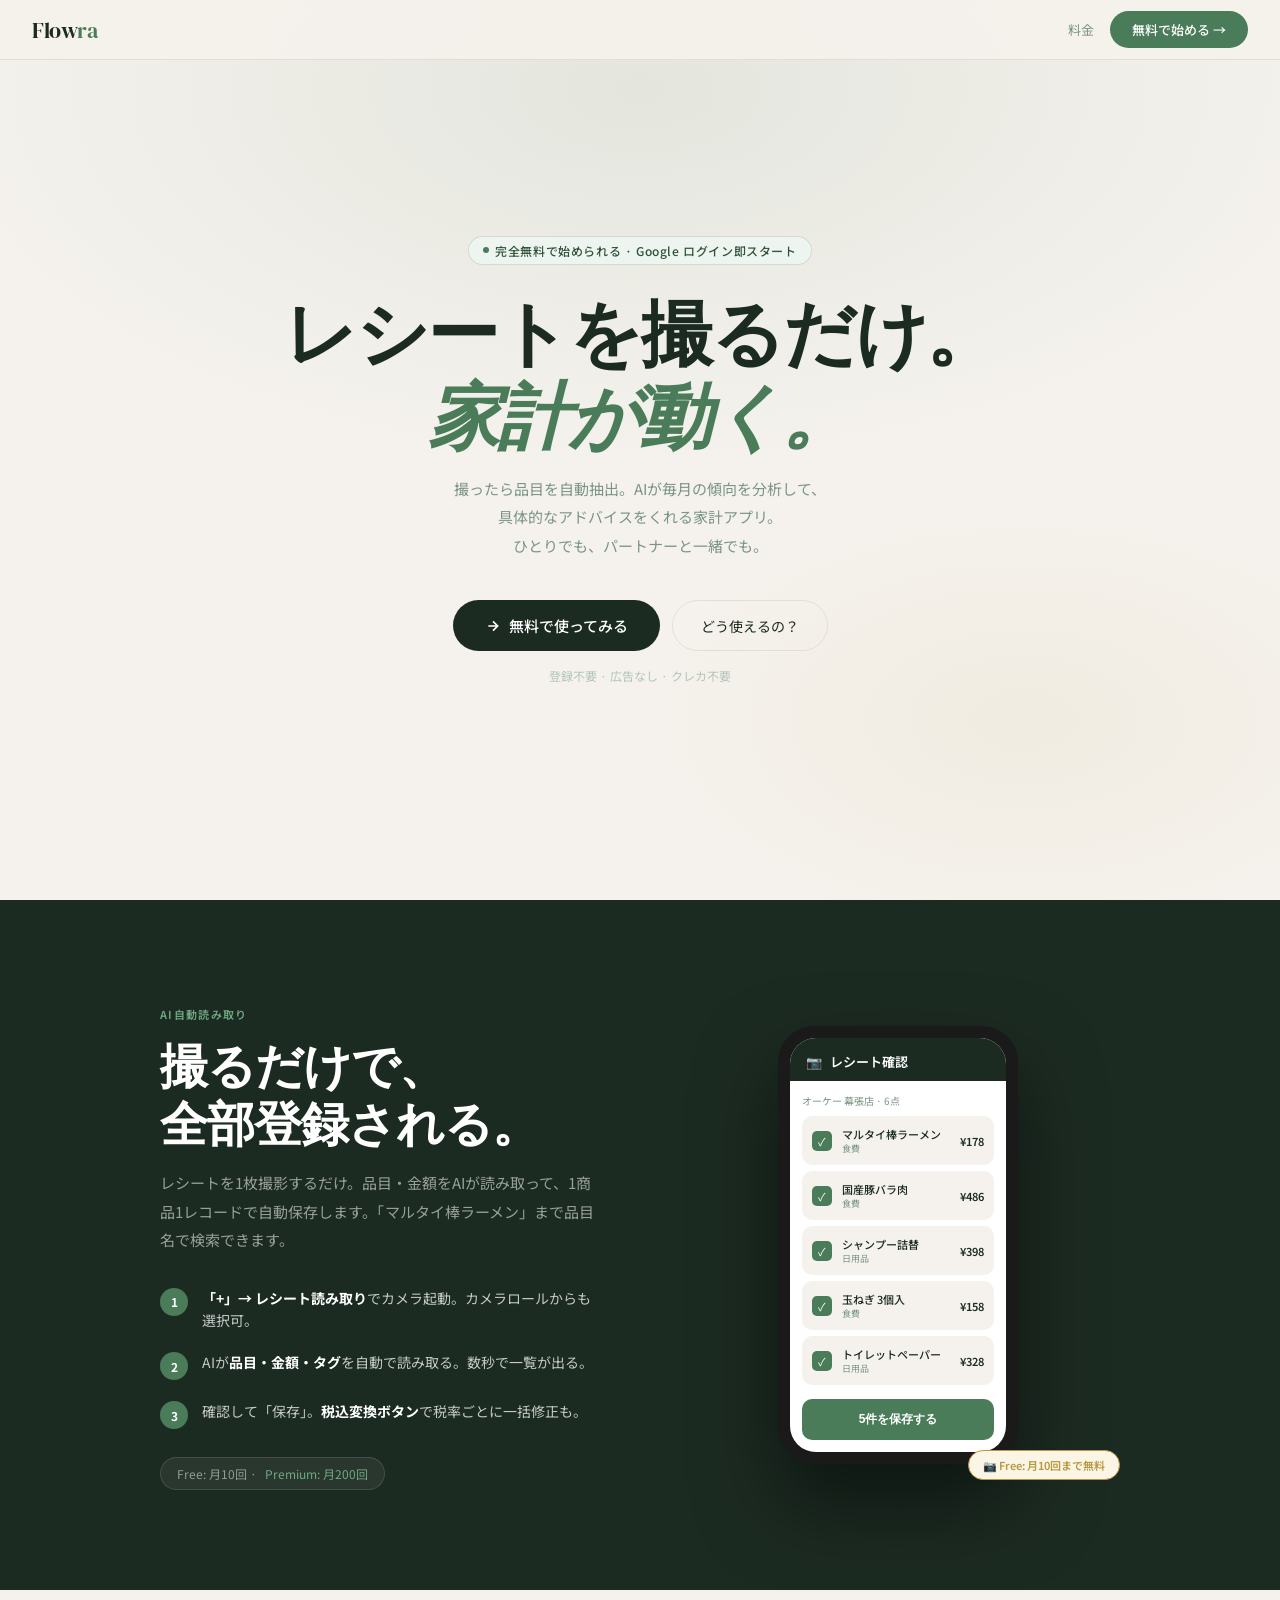
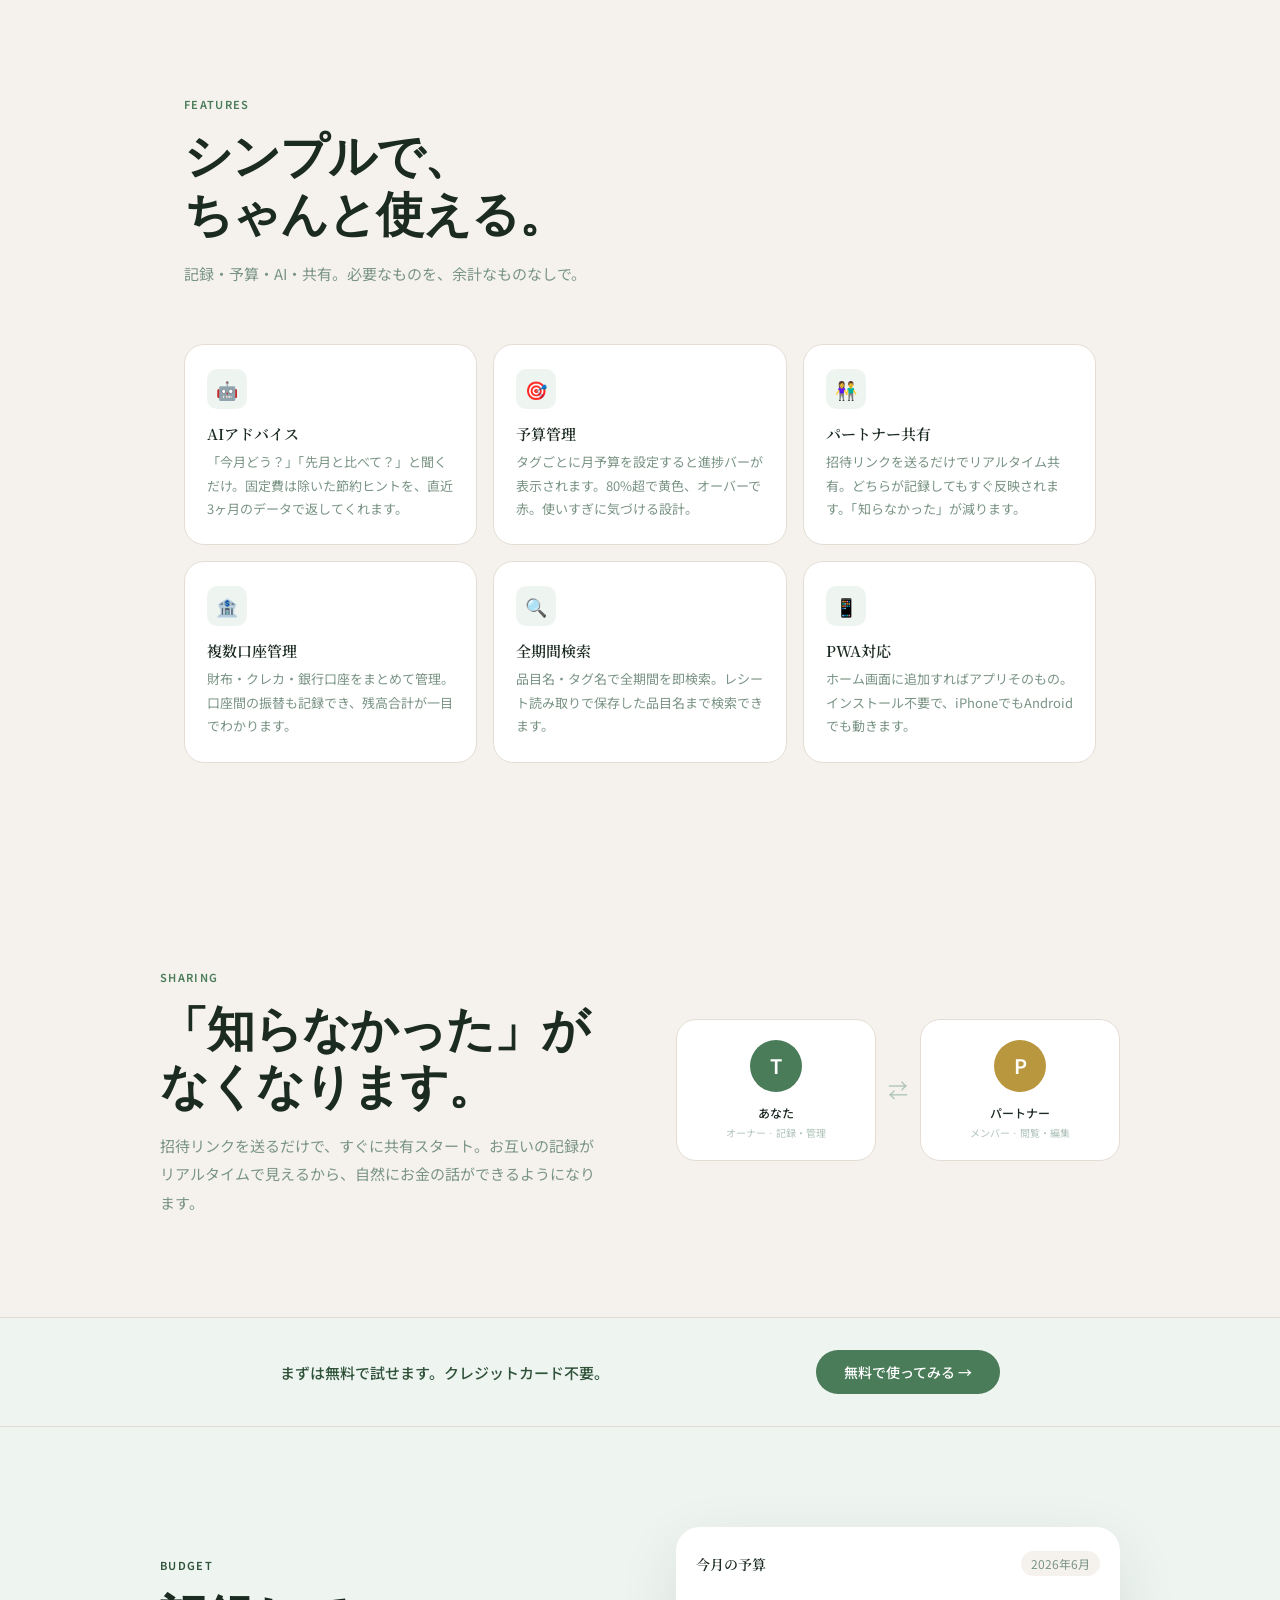
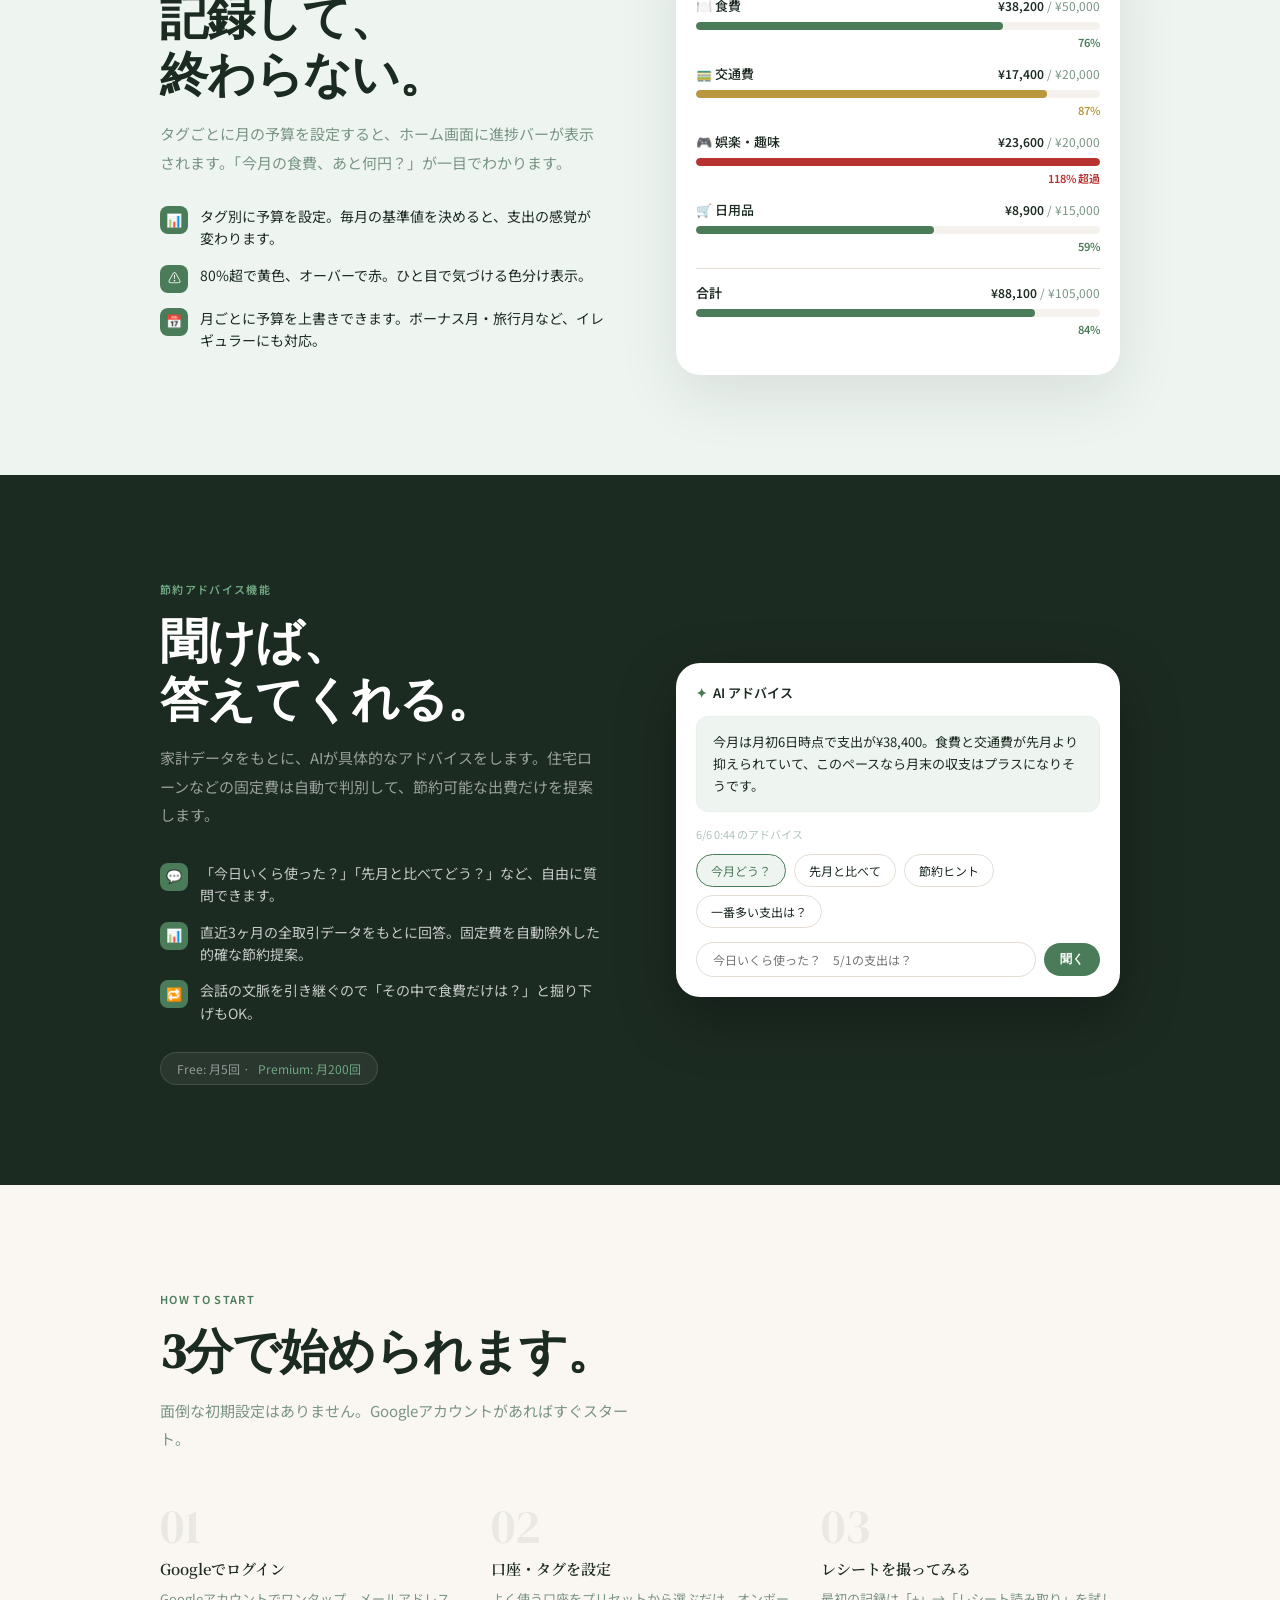
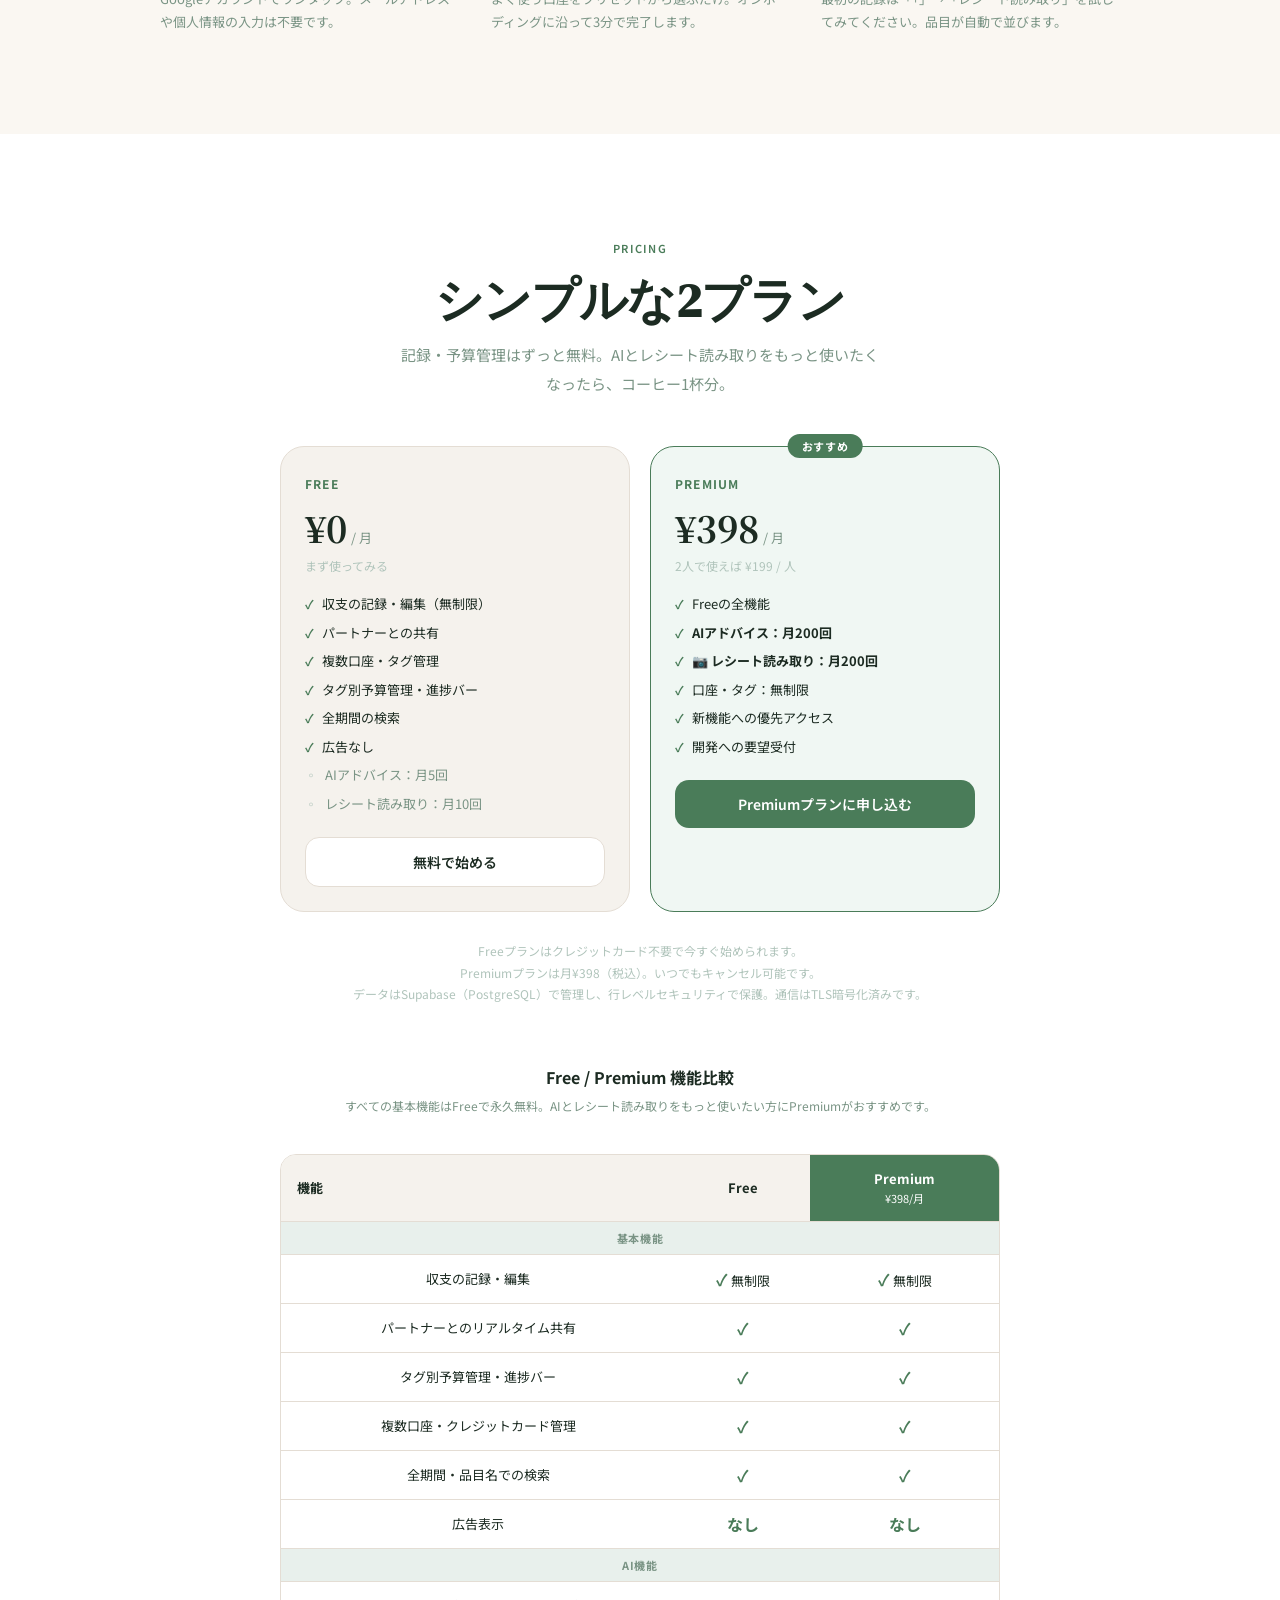
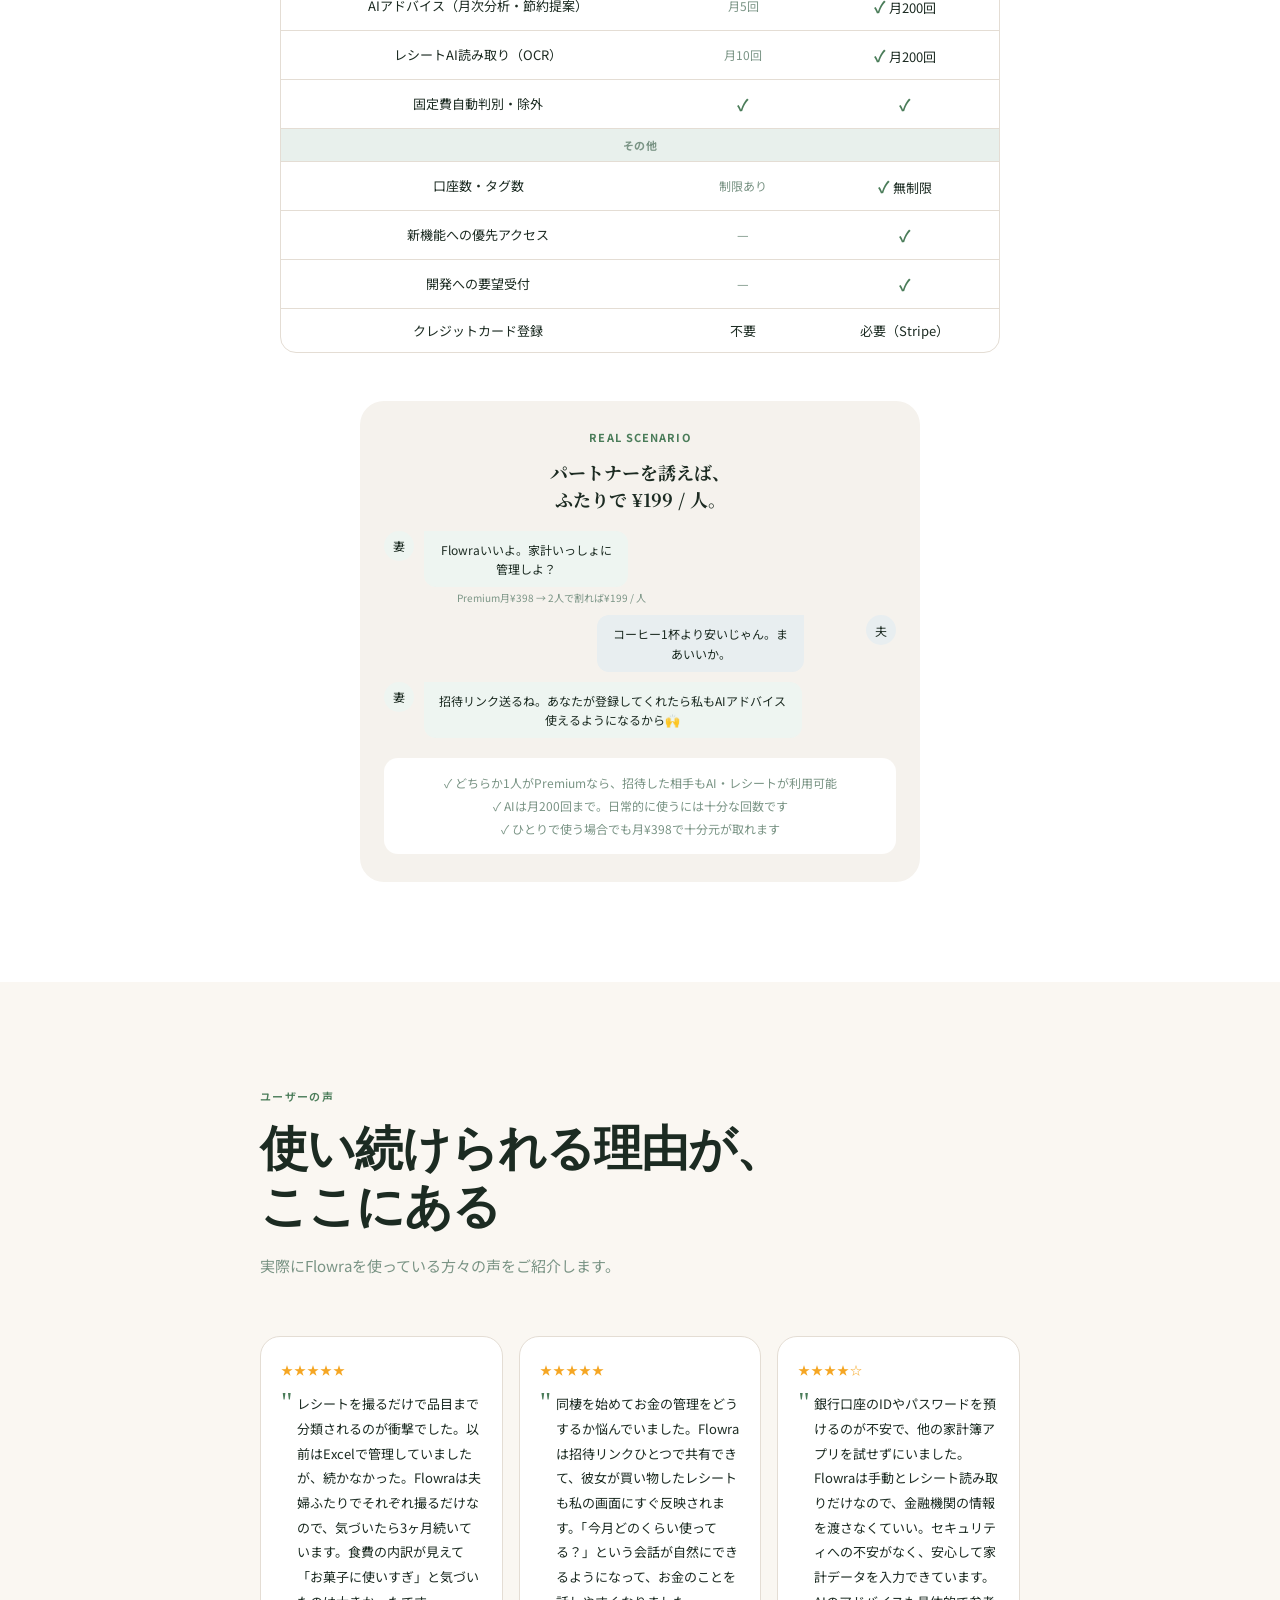
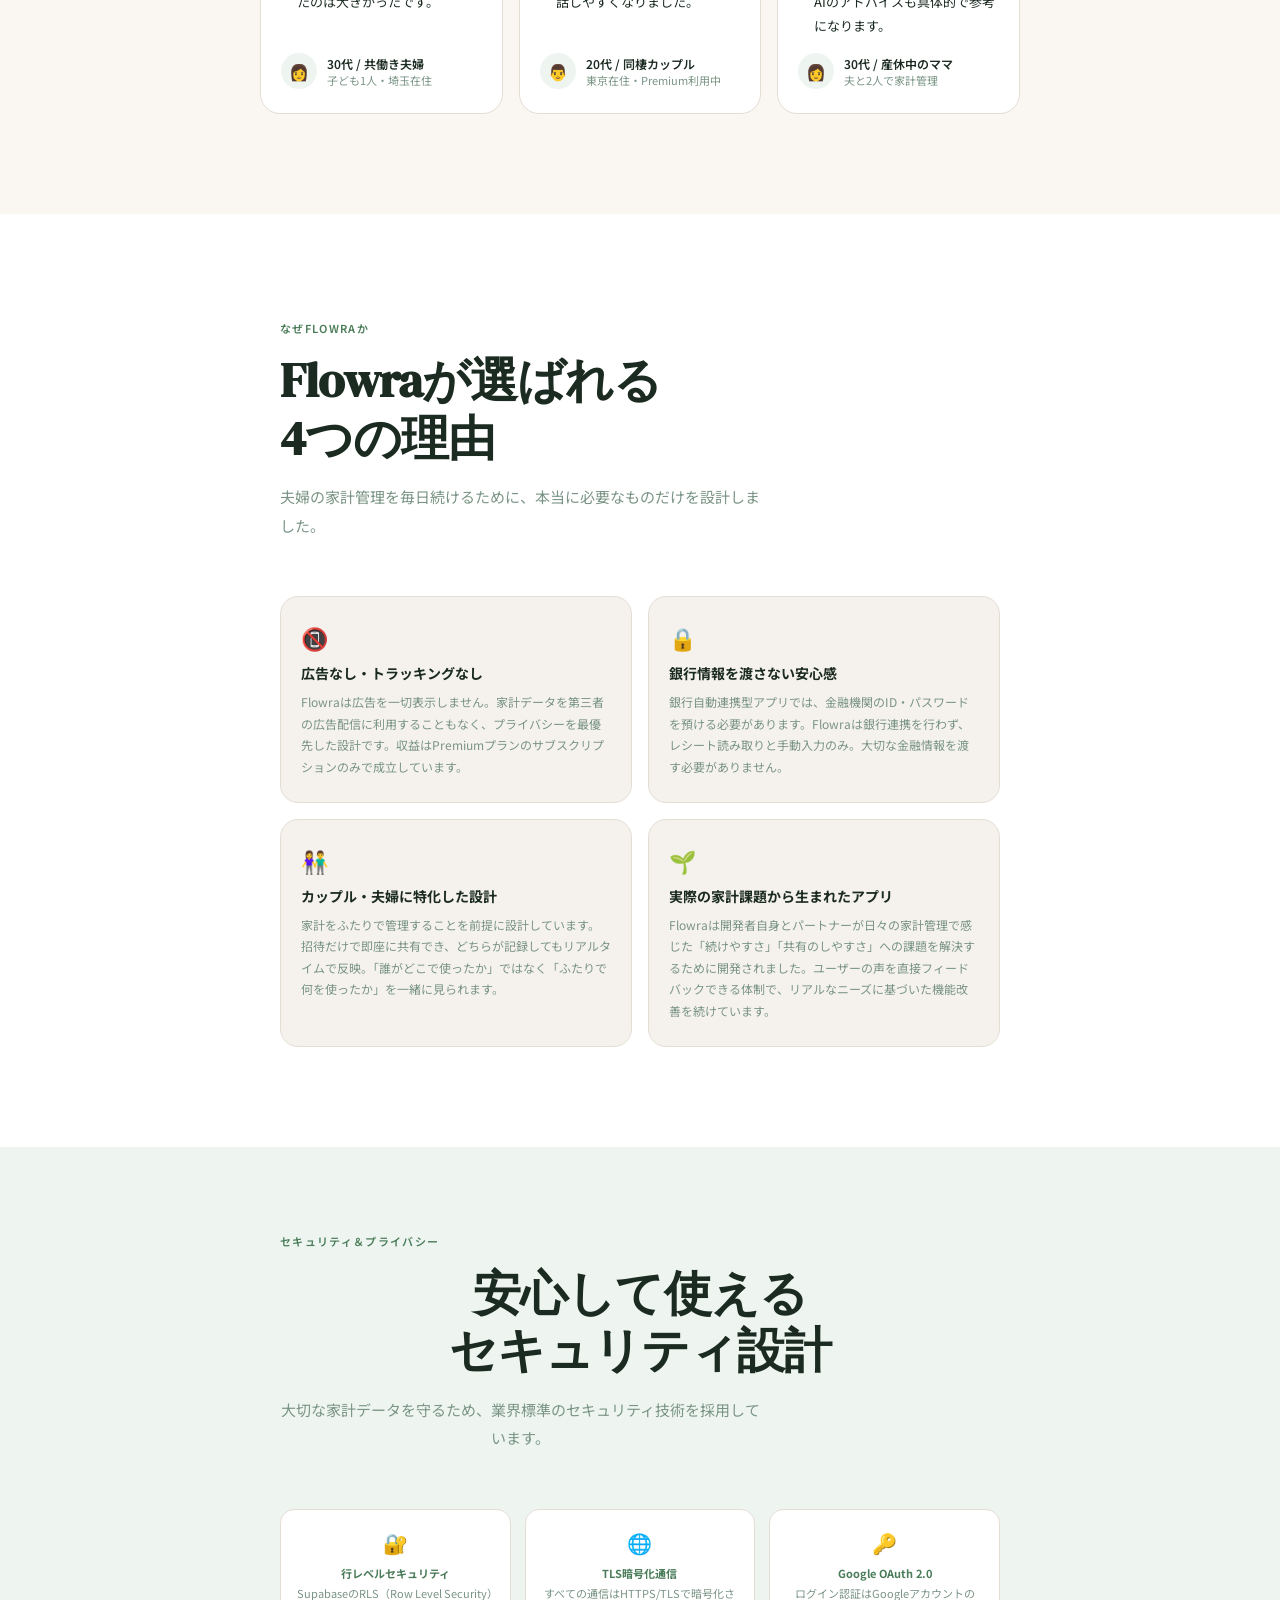
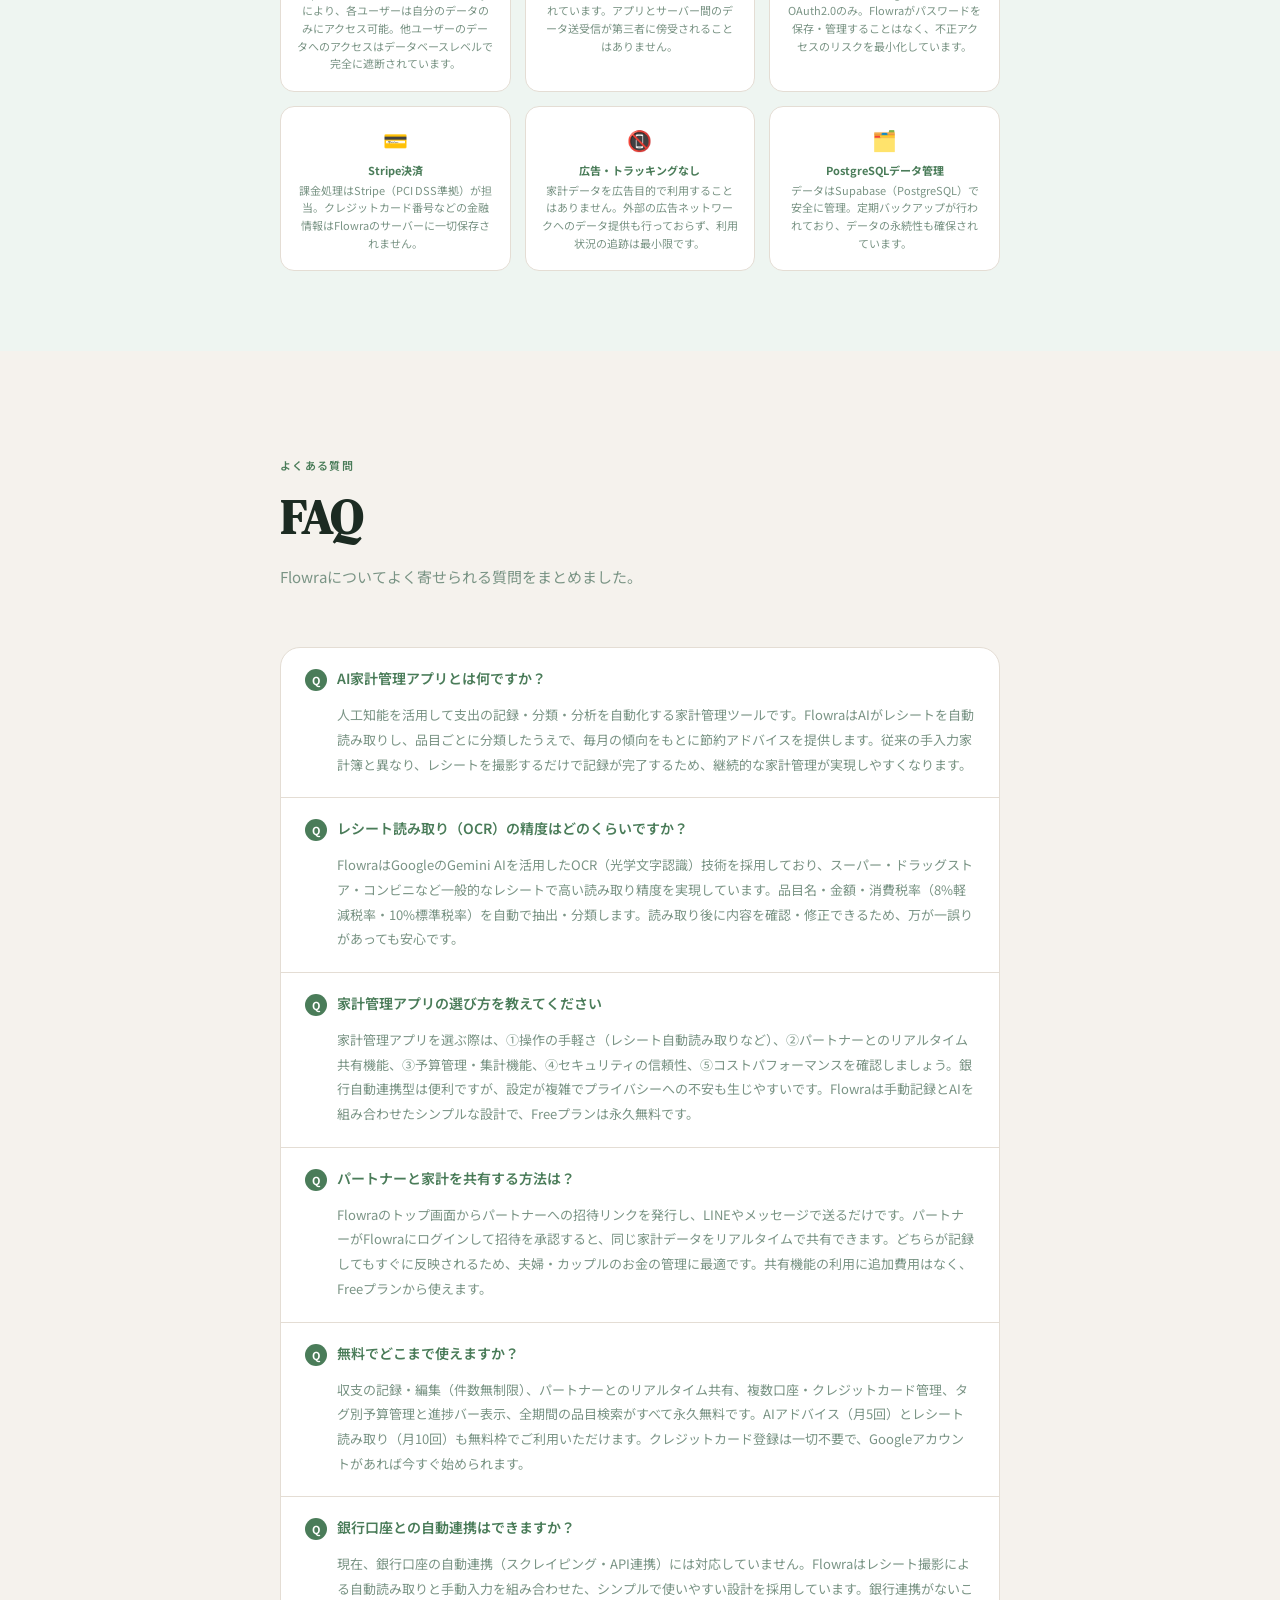
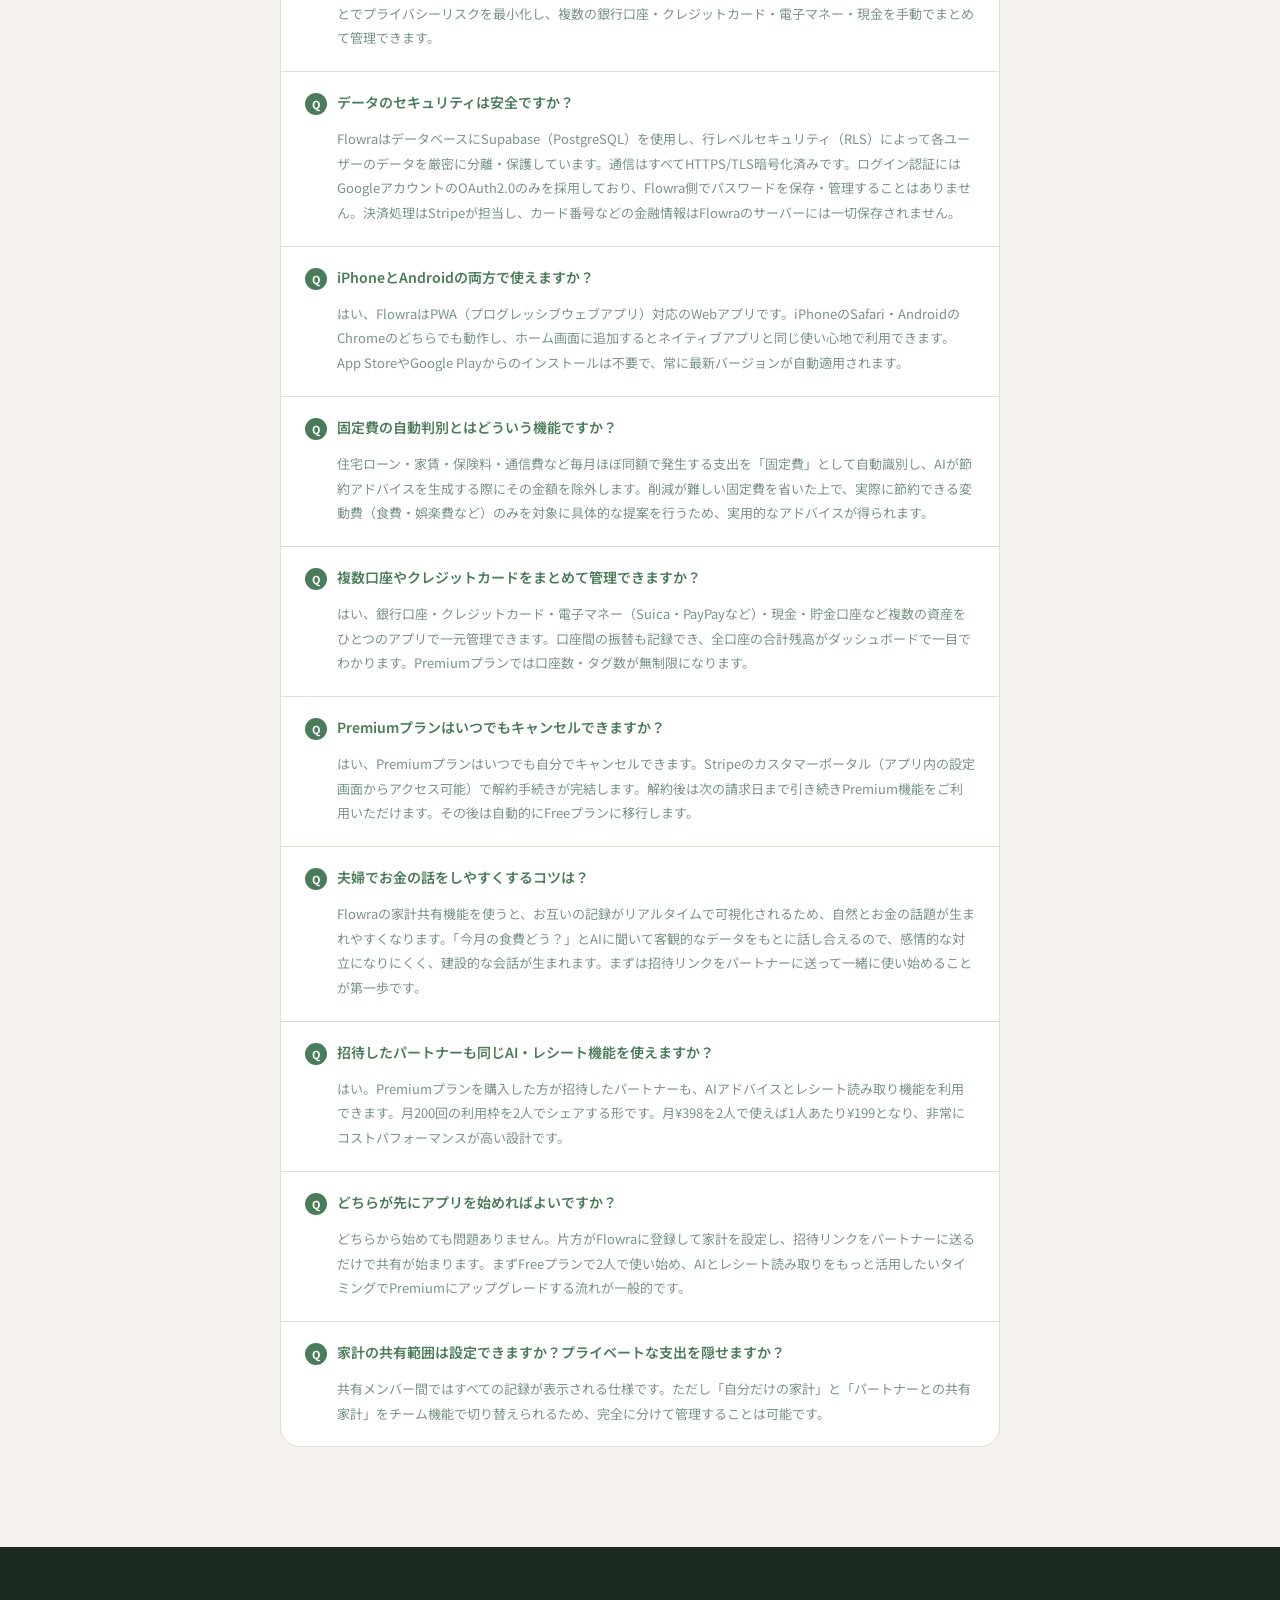
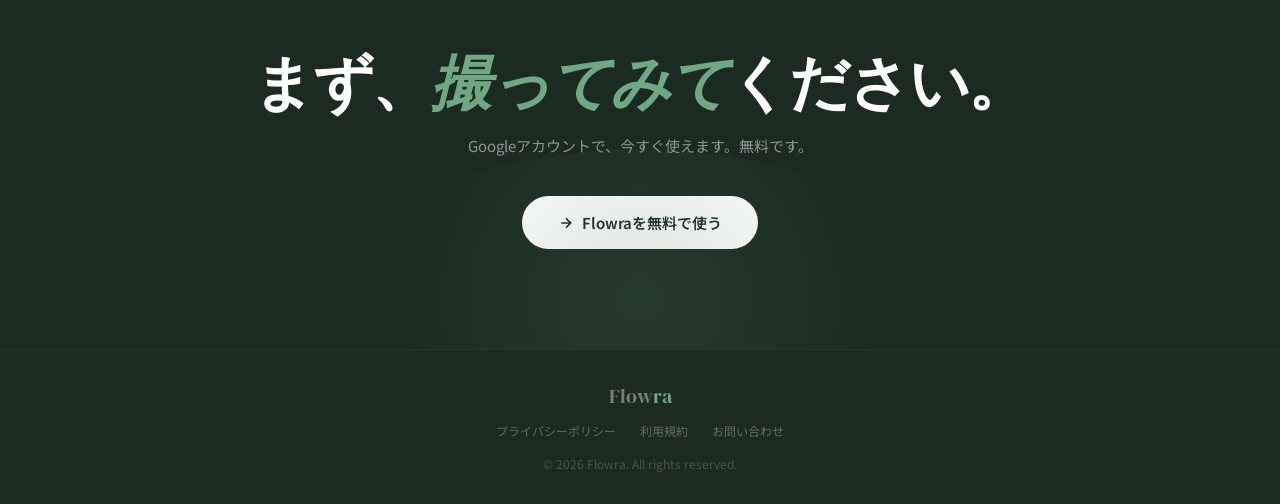
==== commit edc843bd: "feat(lp): AIO対策 第3弾 — テスティモニアル・プラン比較表・FAQ追加 - テスティモニアルセクション新設（3名のユースケース: 共働き夫婦/同棲カップル/産休ママ） - Free/P" ====
--- a/lp/index.html
+++ b/lp/index.html
@@ -848,6 +848,48 @@
     @media (max-width: 640px) {
       nav { padding: 0 20px; }
     }
+
+    /* ── Testimonial ── */
+    .testimonial-section { padding: 100px 24px; background: var(--warm); }
+    .testimonial-inner   { max-width: 760px; margin: 0 auto; }
+    .testimonial-grid    { display: grid; grid-template-columns: 1fr 1fr 1fr; gap: 16px; margin-top: 48px; }
+    @media(max-width:760px){ .testimonial-grid { grid-template-columns: 1fr; } }
+    .testimonial-card {
+      background: var(--white); border: 1px solid var(--border); border-radius: 20px;
+      padding: 24px 20px; display: flex; flex-direction: column; gap: 14px;
+    }
+    .testimonial-quote {
+      font-size: 13px; color: var(--ink); line-height: 1.9; flex: 1;
+      position: relative; padding-left: 16px;
+    }
+    .testimonial-quote::before {
+      content: '"'; position: absolute; left: 0; top: -4px;
+      font-size: 28px; color: var(--sage); font-family: serif; line-height: 1;
+    }
+    .testimonial-meta { display: flex; align-items: center; gap: 10px; }
+    .testimonial-avatar {
+      width: 36px; height: 36px; border-radius: 50%;
+      background: var(--sage-bg); display: flex; align-items: center; justify-content: center;
+      font-size: 16px; flex-shrink: 0;
+    }
+    .testimonial-name { font-size: 12px; font-weight: 600; color: var(--ink); }
+    .testimonial-role { font-size: 11px; color: var(--mid); }
+    .testimonial-stars { color: #F5A623; font-size: 12px; letter-spacing: 1px; }
+
+    /* ── Plan Compare Table ── */
+    .plan-compare-section { padding: 80px 24px 60px; background: var(--white); }
+    .plan-compare-inner   { max-width: 720px; margin: 0 auto; }
+    .plan-table { width: 100%; border-collapse: separate; border-spacing: 0; border-radius: 16px; overflow: hidden; border: 1px solid var(--border); margin-top: 40px; font-size: 13px; }
+    .plan-table th { padding: 14px 16px; text-align: center; font-weight: 700; font-size: 13px; background: var(--stone); }
+    .plan-table th:first-child { text-align: left; }
+    .plan-table th.col-premium { background: var(--sage); color: #fff; }
+    .plan-table td { padding: 12px 16px; border-top: 1px solid var(--border); color: var(--ink); }
+    .plan-table td:not(:first-child) { text-align: center; }
+    .plan-table tr:hover td { background: var(--stone); }
+    .plan-table .check { color: var(--sage); font-size: 16px; font-weight: 700; }
+    .plan-table .dash  { color: var(--mid); }
+    .plan-table .limit { color: var(--mid); font-size: 12px; }
+    .plan-table .section-row td { background: var(--mist); font-weight: 700; font-size: 11px; color: var(--mid); letter-spacing: 0.05em; padding: 8px 16px; }
     @media (prefers-reduced-motion: reduce) {
       *, *::before, *::after { animation-duration: 0.01ms !important; transition-duration: 0.01ms !important; }
     }
@@ -1290,6 +1332,40 @@
         データはSupabase（PostgreSQL）で管理し、行レベルセキュリティで保護。通信はTLS暗号化済みです。
       </p>
 
+
+      <!-- プラン比較表 -->
+      <div style="margin-top:60px;">
+        <h3 style="font-size:16px;font-weight:700;color:var(--ink);margin-bottom:8px;text-align:center;">Free / Premium 機能比較</h3>
+        <p style="font-size:12px;color:var(--mid);text-align:center;margin-bottom:0;">すべての基本機能はFreeで永久無料。AIとレシート読み取りをもっと使いたい方にPremiumがおすすめです。</p>
+        <table class="plan-table">
+          <thead>
+            <tr>
+              <th style="width:55%;">機能</th>
+              <th>Free</th>
+              <th class="col-premium">Premium<br><span style="font-weight:400;font-size:11px;">¥398/月</span></th>
+            </tr>
+          </thead>
+          <tbody>
+            <tr class="section-row"><td colspan="3">基本機能</td></tr>
+            <tr><td>収支の記録・編集</td><td><span class="check">✓</span> 無制限</td><td><span class="check">✓</span> 無制限</td></tr>
+            <tr><td>パートナーとのリアルタイム共有</td><td><span class="check">✓</span></td><td><span class="check">✓</span></td></tr>
+            <tr><td>タグ別予算管理・進捗バー</td><td><span class="check">✓</span></td><td><span class="check">✓</span></td></tr>
+            <tr><td>複数口座・クレジットカード管理</td><td><span class="check">✓</span></td><td><span class="check">✓</span></td></tr>
+            <tr><td>全期間・品目名での検索</td><td><span class="check">✓</span></td><td><span class="check">✓</span></td></tr>
+            <tr><td>広告表示</td><td><span class="check">なし</span></td><td><span class="check">なし</span></td></tr>
+            <tr class="section-row"><td colspan="3">AI機能</td></tr>
+            <tr><td>AIアドバイス（月次分析・節約提案）</td><td><span class="limit">月5回</span></td><td><span class="check">✓</span> 月200回</td></tr>
+            <tr><td>レシートAI読み取り（OCR）</td><td><span class="limit">月10回</span></td><td><span class="check">✓</span> 月200回</td></tr>
+            <tr><td>固定費自動判別・除外</td><td><span class="check">✓</span></td><td><span class="check">✓</span></td></tr>
+            <tr class="section-row"><td colspan="3">その他</td></tr>
+            <tr><td>口座数・タグ数</td><td><span class="limit">制限あり</span></td><td><span class="check">✓</span> 無制限</td></tr>
+            <tr><td>新機能への優先アクセス</td><td><span class="dash">—</span></td><td><span class="check">✓</span></td></tr>
+            <tr><td>開発への要望受付</td><td><span class="dash">—</span></td><td><span class="check">✓</span></td></tr>
+            <tr><td>クレジットカード登録</td><td>不要</td><td>必要（Stripe）</td></tr>
+          </tbody>
+        </table>
+      </div>
+
       <!-- カップル訴求 -->
       <div class="couple-story">
         <div class="couple-story-label">REAL SCENARIO</div>
@@ -1326,6 +1402,54 @@
 
 
 
+
+  <!-- TESTIMONIALS -->
+  <section class="testimonial-section" id="voices">
+    <div class="testimonial-inner">
+      <span class="section-label">ユーザーの声</span>
+      <h2 class="section-title">使い続けられる理由が、<br>ここにある</h2>
+      <p class="section-desc">実際にFlowraを使っている方々の声をご紹介します。</p>
+
+      <div class="testimonial-grid">
+        <div class="testimonial-card">
+          <div class="testimonial-stars">★★★★★</div>
+          <div class="testimonial-quote">レシートを撮るだけで品目まで分類されるのが衝撃でした。以前はExcelで管理していましたが、続かなかった。Flowraは夫婦ふたりでそれぞれ撮るだけなので、気づいたら3ヶ月続いています。食費の内訳が見えて「お菓子に使いすぎ」と気づいたのは大きかったです。</div>
+          <div class="testimonial-meta">
+            <div class="testimonial-avatar">👩</div>
+            <div>
+              <div class="testimonial-name">30代 / 共働き夫婦</div>
+              <div class="testimonial-role">子ども1人・埼玉在住</div>
+            </div>
+          </div>
+        </div>
+
+        <div class="testimonial-card">
+          <div class="testimonial-stars">★★★★★</div>
+          <div class="testimonial-quote">同棲を始めてお金の管理をどうするか悩んでいました。Flowraは招待リンクひとつで共有できて、彼女が買い物したレシートも私の画面にすぐ反映されます。「今月どのくらい使ってる？」という会話が自然にできるようになって、お金のことを話しやすくなりました。</div>
+          <div class="testimonial-meta">
+            <div class="testimonial-avatar">👨</div>
+            <div>
+              <div class="testimonial-name">20代 / 同棲カップル</div>
+              <div class="testimonial-role">東京在住・Premium利用中</div>
+            </div>
+          </div>
+        </div>
+
+        <div class="testimonial-card">
+          <div class="testimonial-stars">★★★★☆</div>
+          <div class="testimonial-quote">銀行口座のIDやパスワードを預けるのが不安で、他の家計簿アプリを試せずにいました。Flowraは手動とレシート読み取りだけなので、金融機関の情報を渡さなくていい。セキュリティへの不安がなく、安心して家計データを入力できています。AIのアドバイスも具体的で参考になります。</div>
+          <div class="testimonial-meta">
+            <div class="testimonial-avatar">👩</div>
+            <div>
+              <div class="testimonial-name">30代 / 産休中のママ</div>
+              <div class="testimonial-role">夫と2人で家計管理</div>
+            </div>
+          </div>
+        </div>
+      </div>
+    </div>
+  </section>
+
   <!-- WHY FLOWRA -->
   <section class="why-section" id="why">
     <div class="why-inner">
@@ -1455,6 +1579,18 @@
         <div class="faq-item">
           <div class="faq-q">夫婦でお金の話をしやすくするコツは？</div>
           <div class="faq-a">Flowraの家計共有機能を使うと、お互いの記録がリアルタイムで可視化されるため、自然とお金の話題が生まれやすくなります。「今月の食費どう？」とAIに聞いて客観的なデータをもとに話し合えるので、感情的な対立になりにくく、建設的な会話が生まれます。まずは招待リンクをパートナーに送って一緒に使い始めることが第一歩です。</div>
+        </div>
+        <div class="faq-item">
+          <div class="faq-q">招待したパートナーも同じAI・レシート機能を使えますか？</div>
+          <div class="faq-a">はい。Premiumプランを購入した方が招待したパートナーも、AIアドバイスとレシート読み取り機能を利用できます。月200回の利用枠を2人でシェアする形です。月¥398を2人で使えば1人あたり¥199となり、非常にコストパフォーマンスが高い設計です。</div>
+        </div>
+        <div class="faq-item">
+          <div class="faq-q">どちらが先にアプリを始めればよいですか？</div>
+          <div class="faq-a">どちらから始めても問題ありません。片方がFlowraに登録して家計を設定し、招待リンクをパートナーに送るだけで共有が始まります。まずFreeプランで2人で使い始め、AIとレシート読み取りをもっと活用したいタイミングでPremiumにアップグレードする流れが一般的です。</div>
+        </div>
+        <div class="faq-item">
+          <div class="faq-q">家計の共有範囲は設定できますか？プライベートな支出を隠せますか？</div>
+          <div class="faq-a">共有メンバー間ではすべての記録が表示される仕様です。ただし「自分だけの家計」と「パートナーとの共有家計」をチーム機能で切り替えられるため、完全に分けて管理することは可能です。</div>
         </div>
       </div>
     </div>
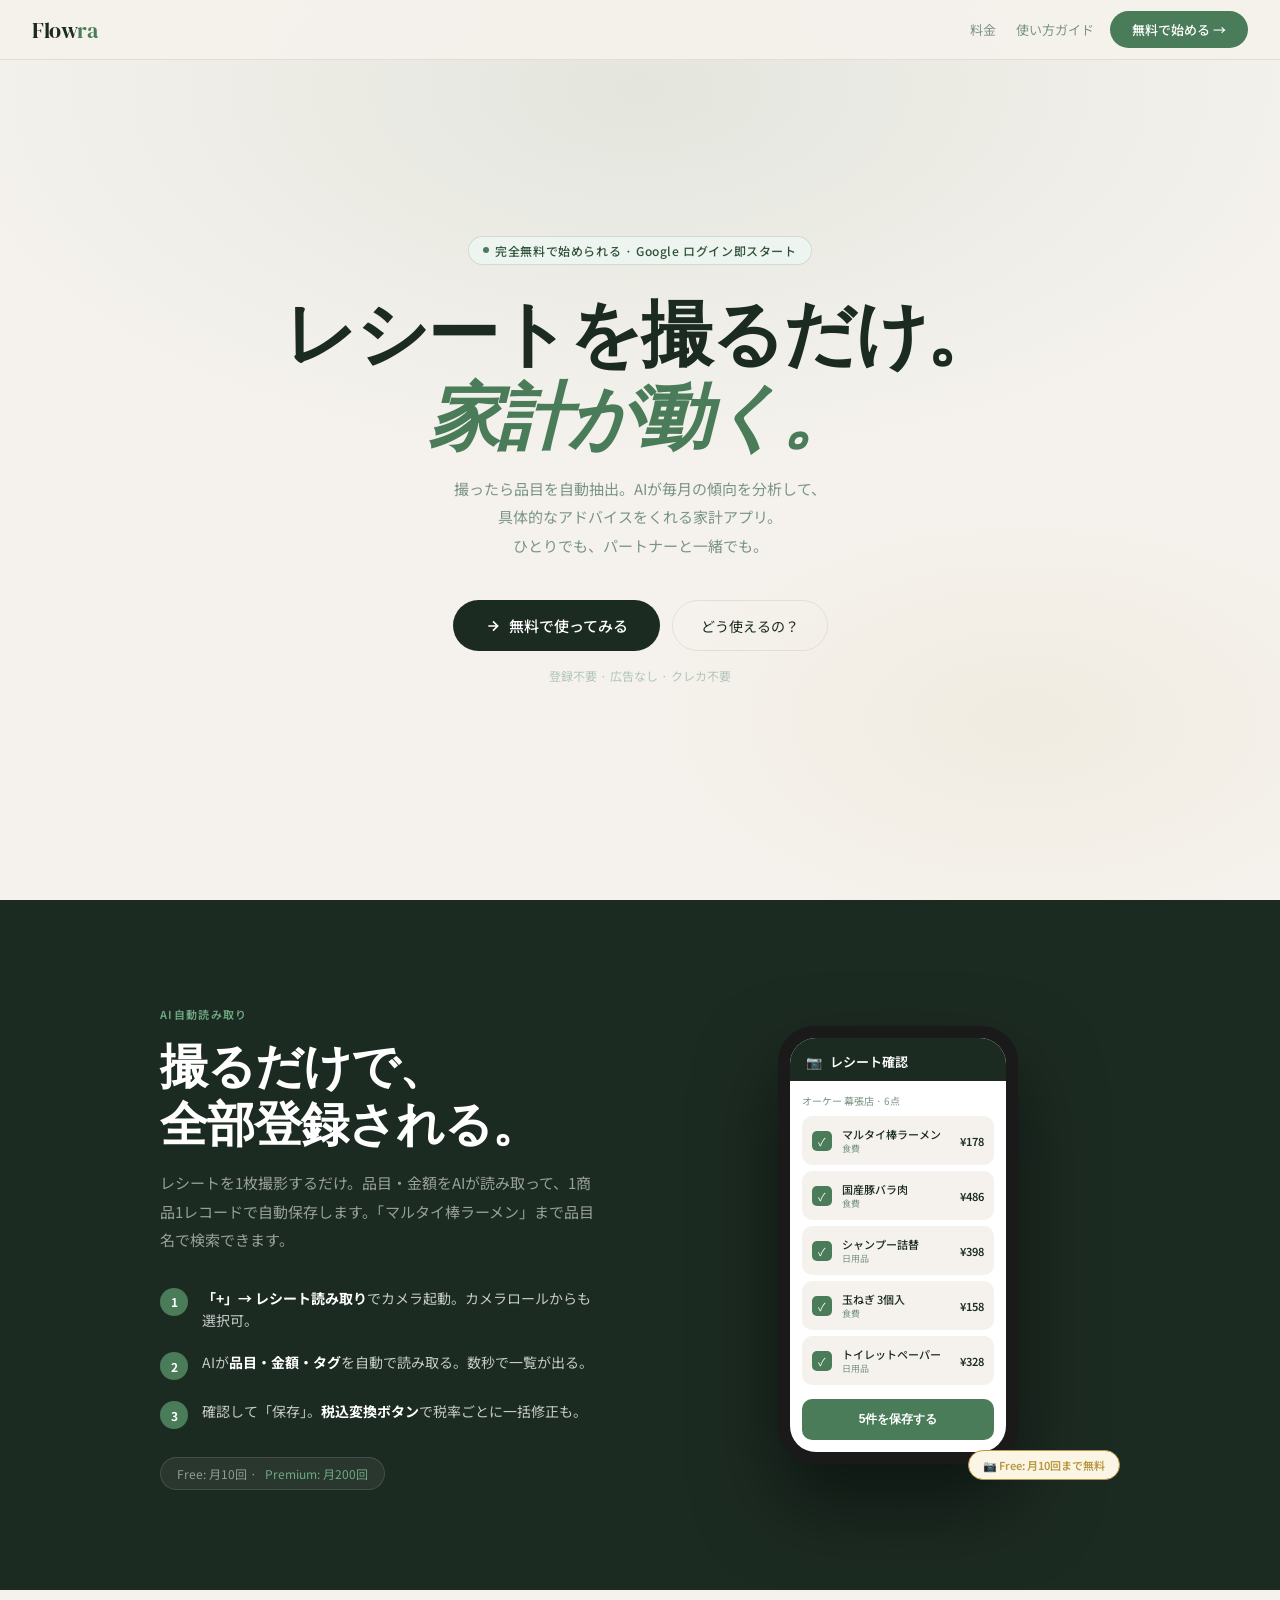
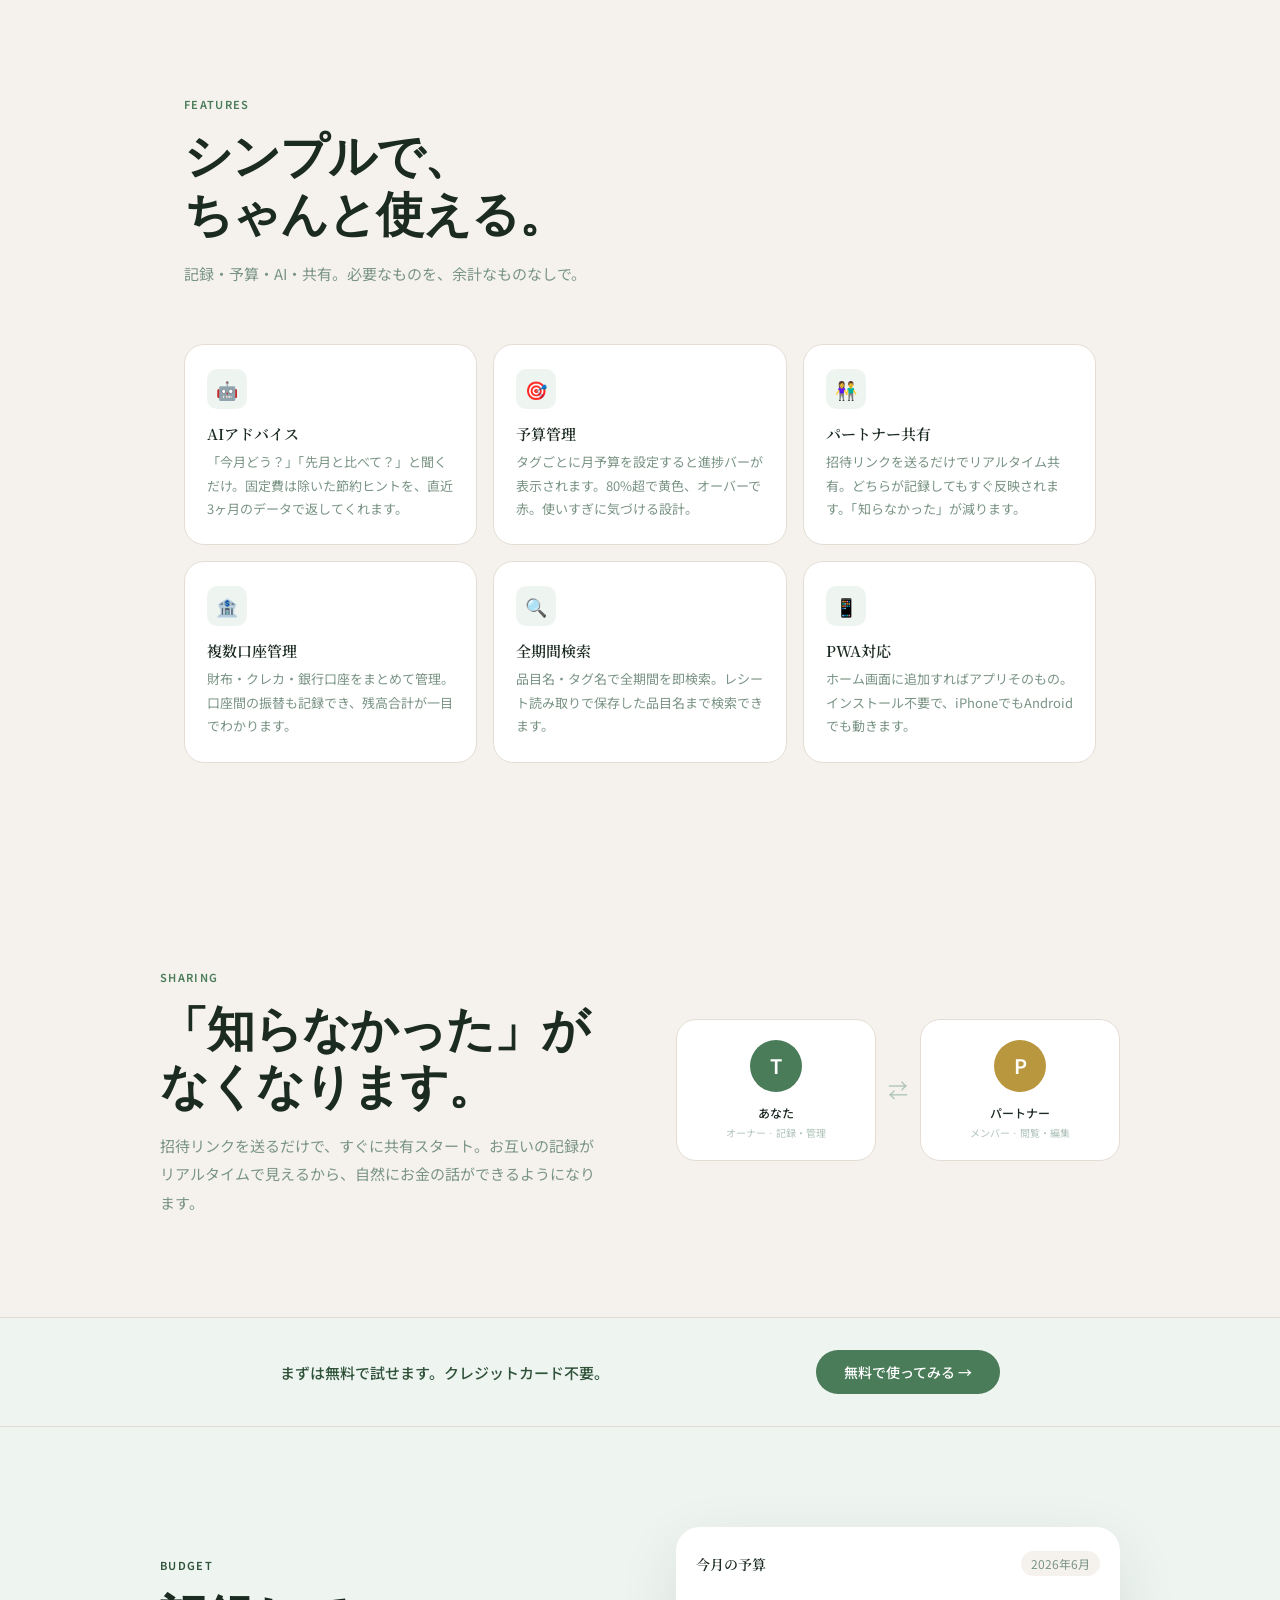
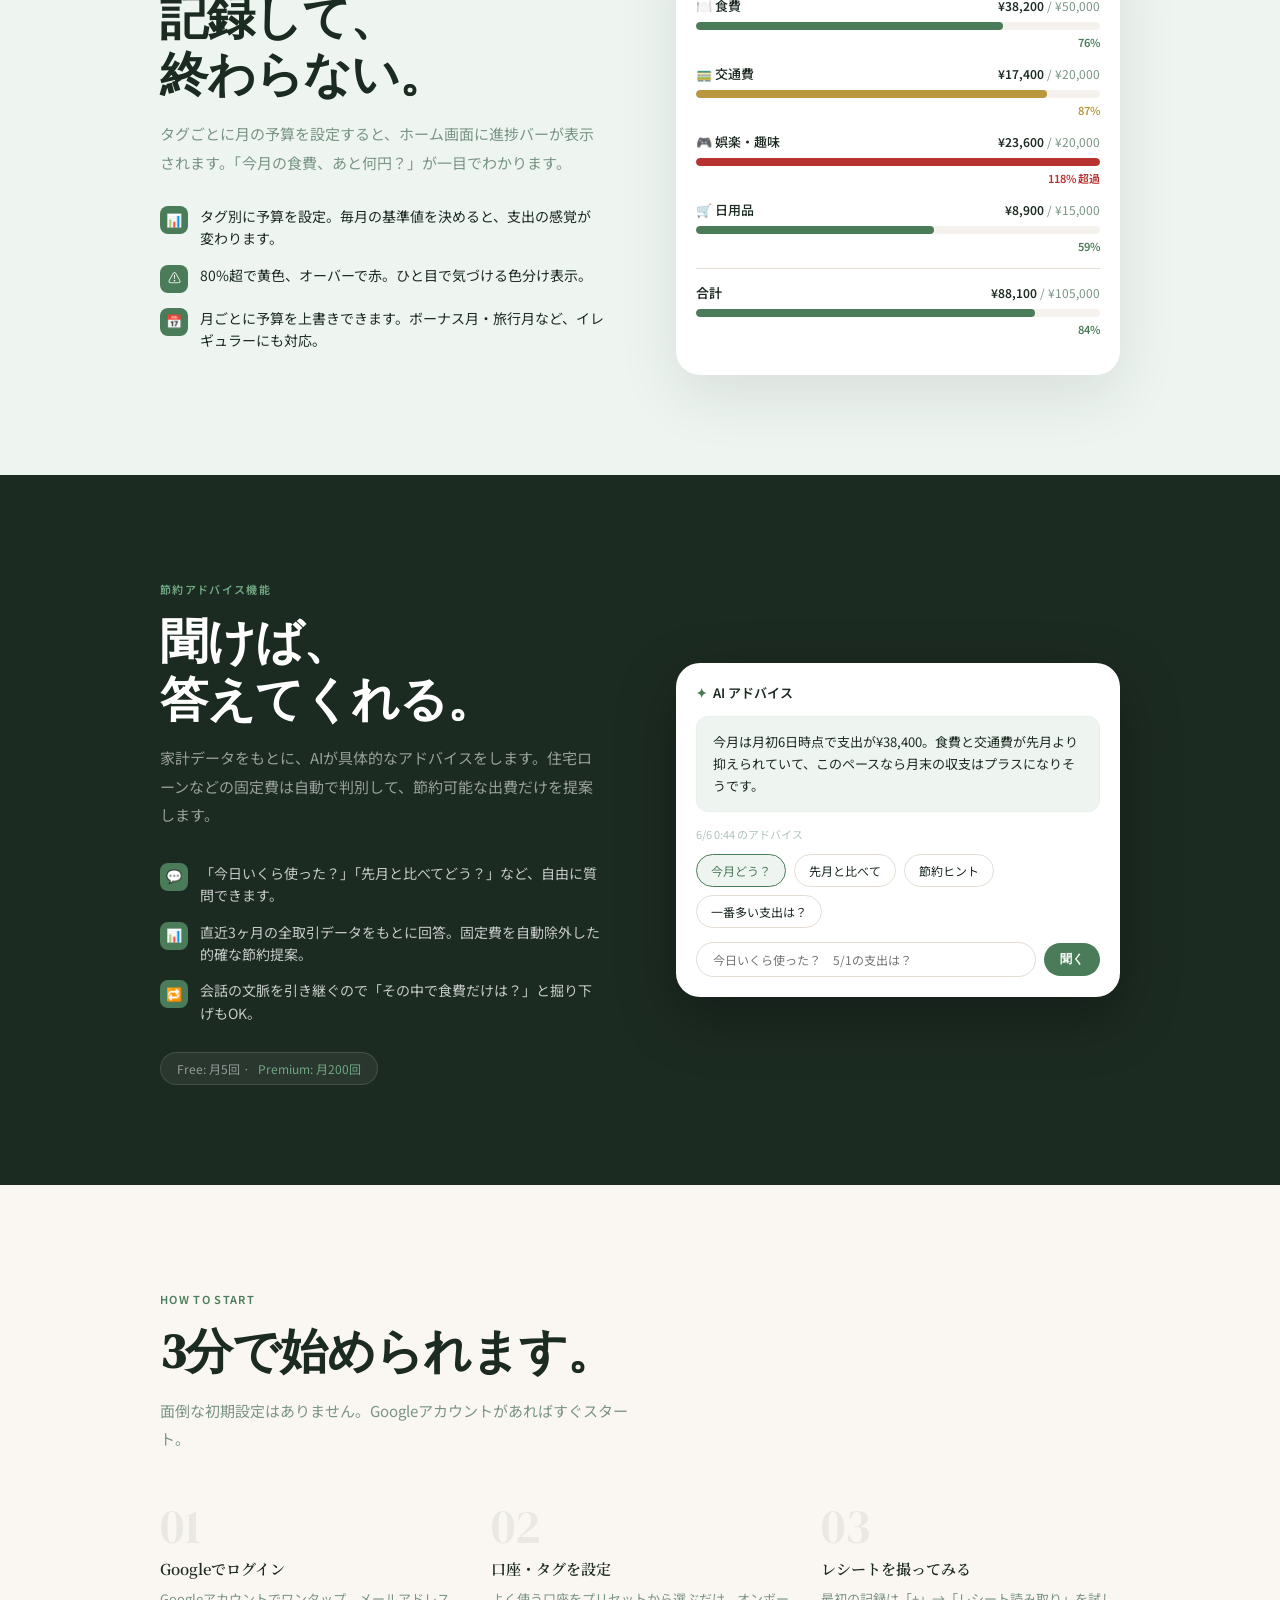
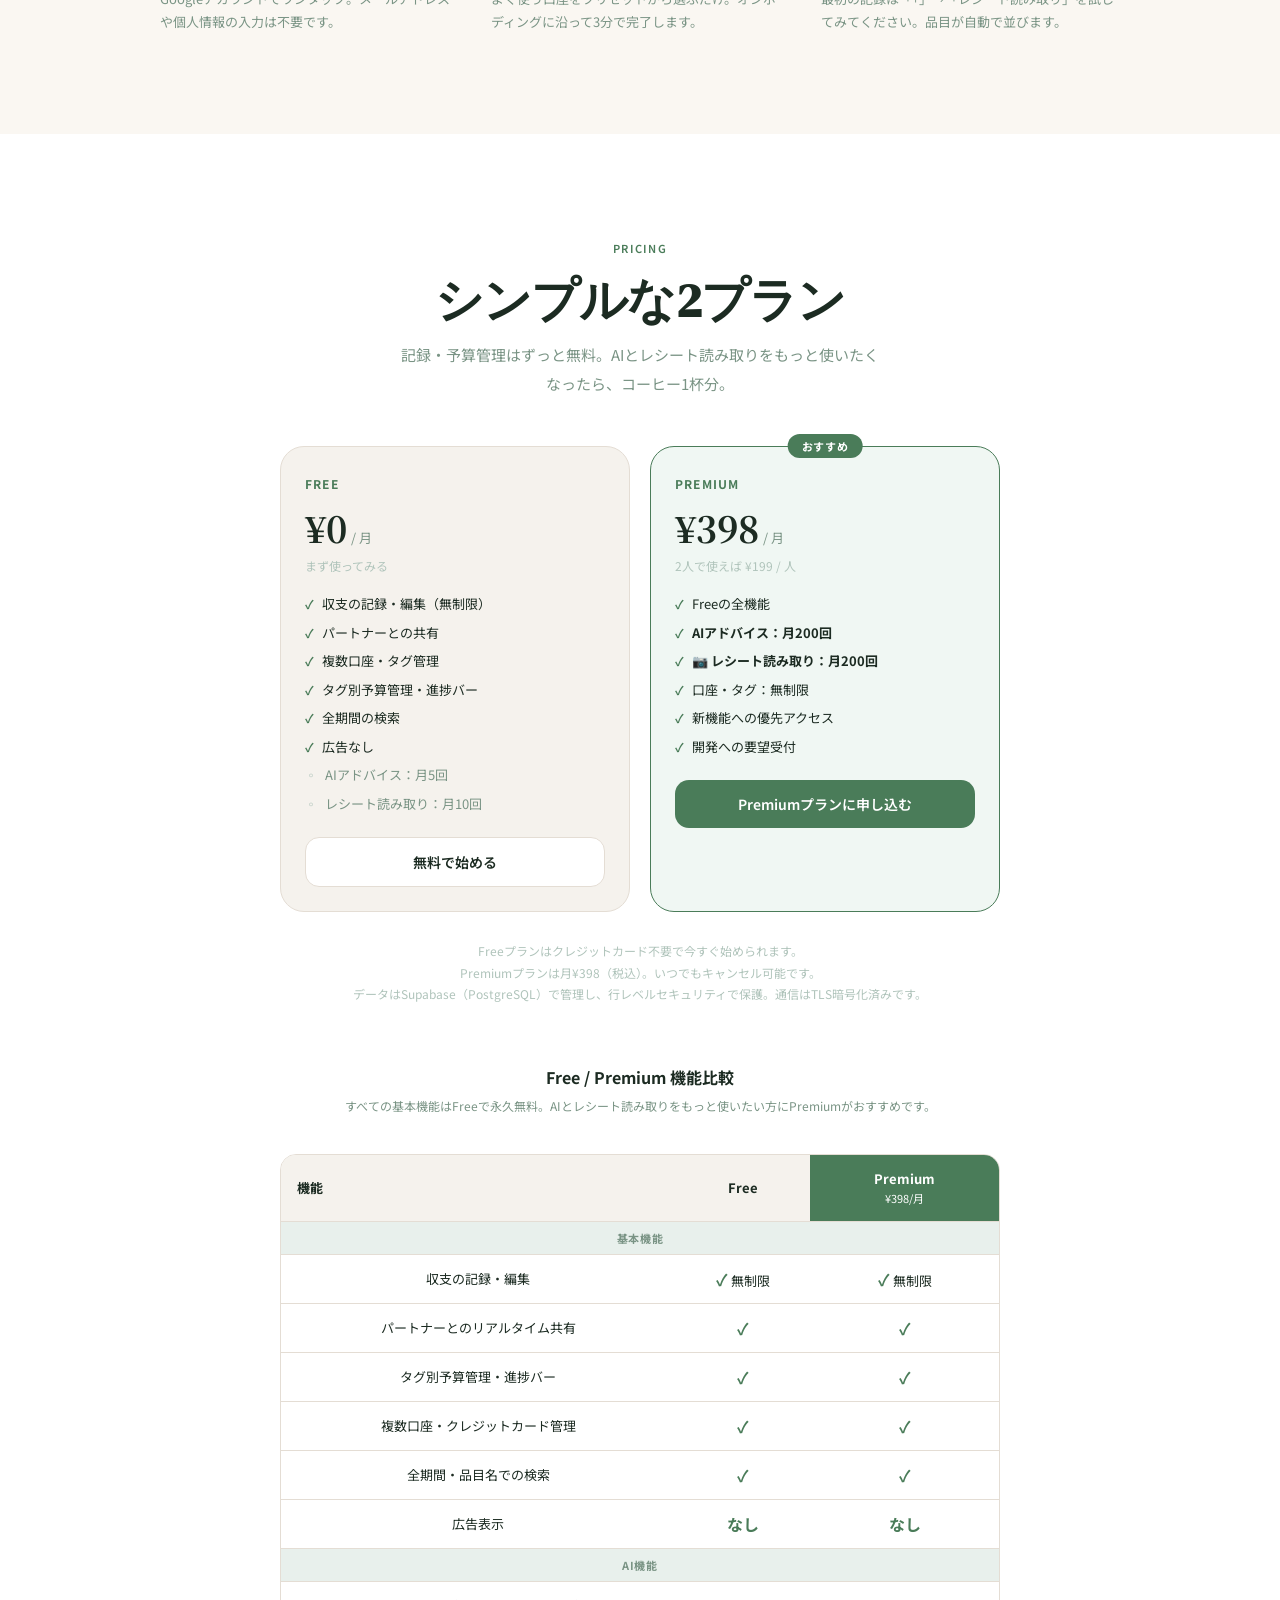
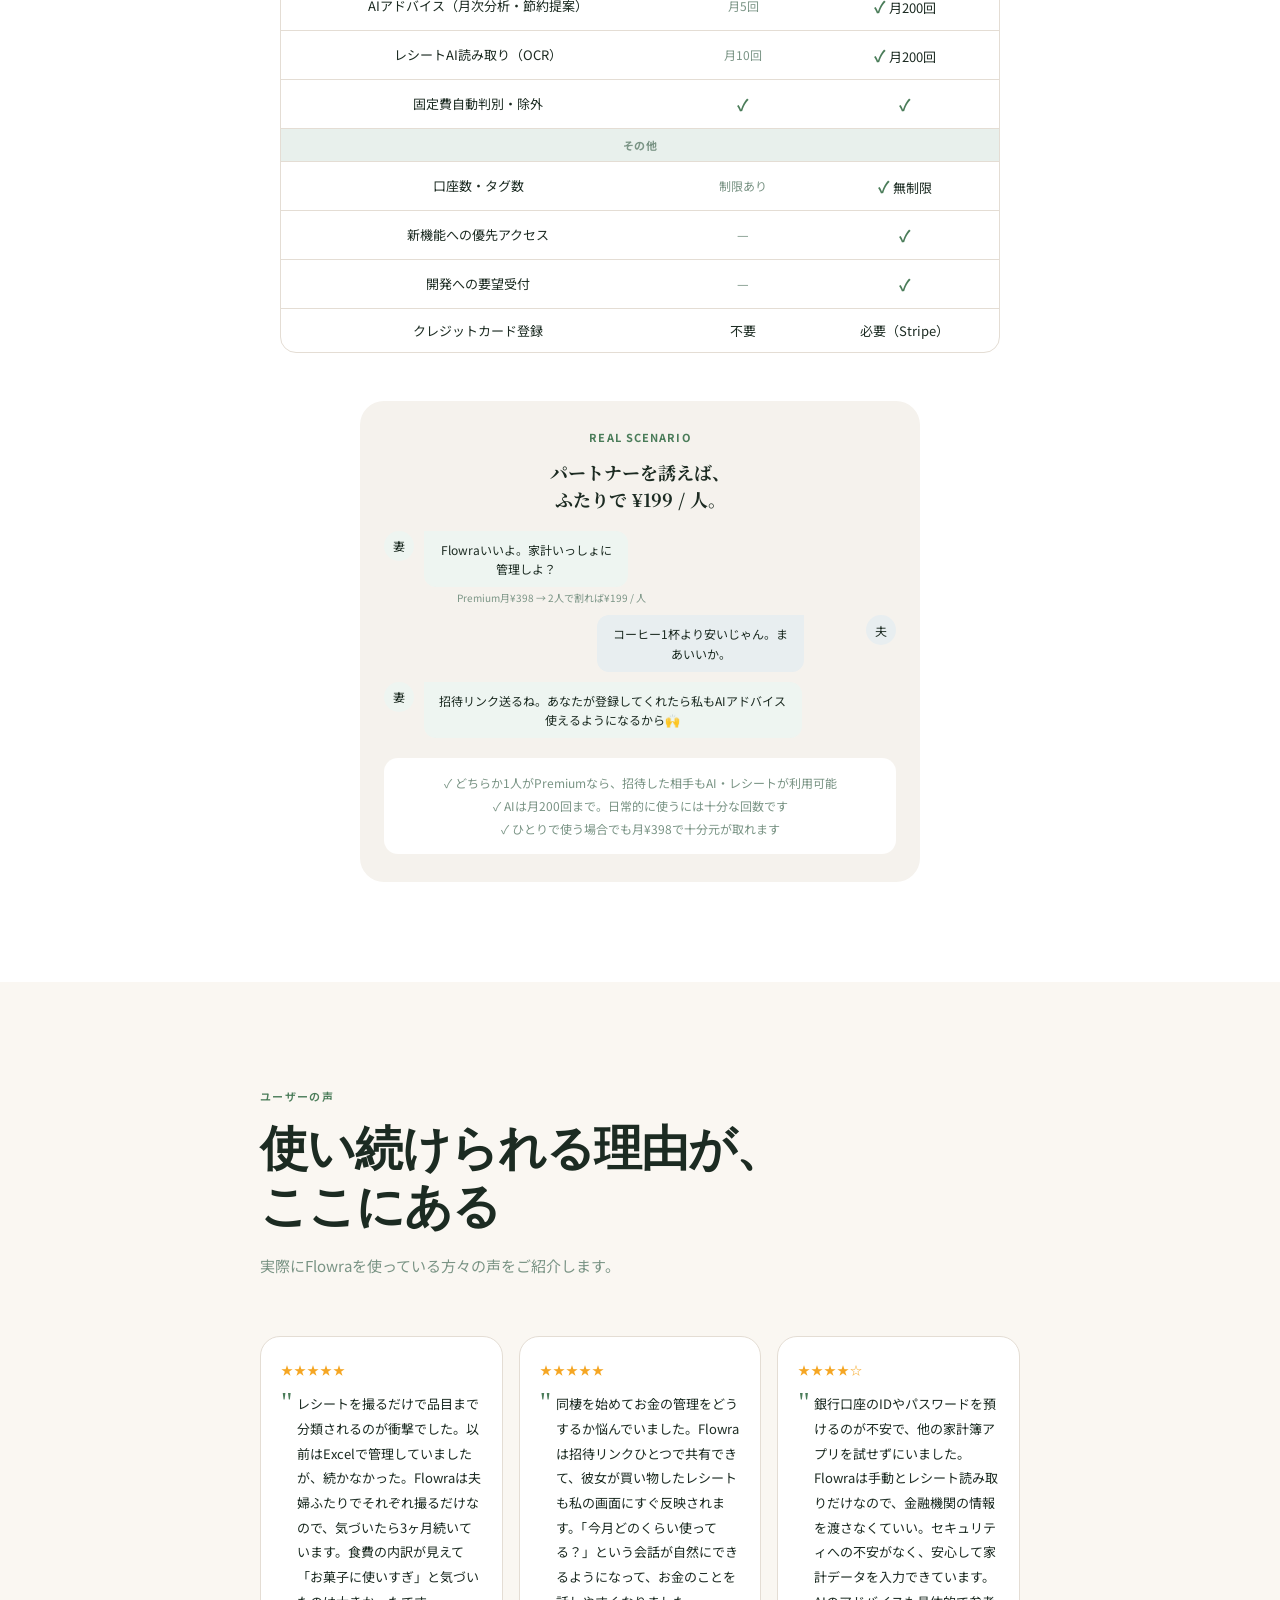
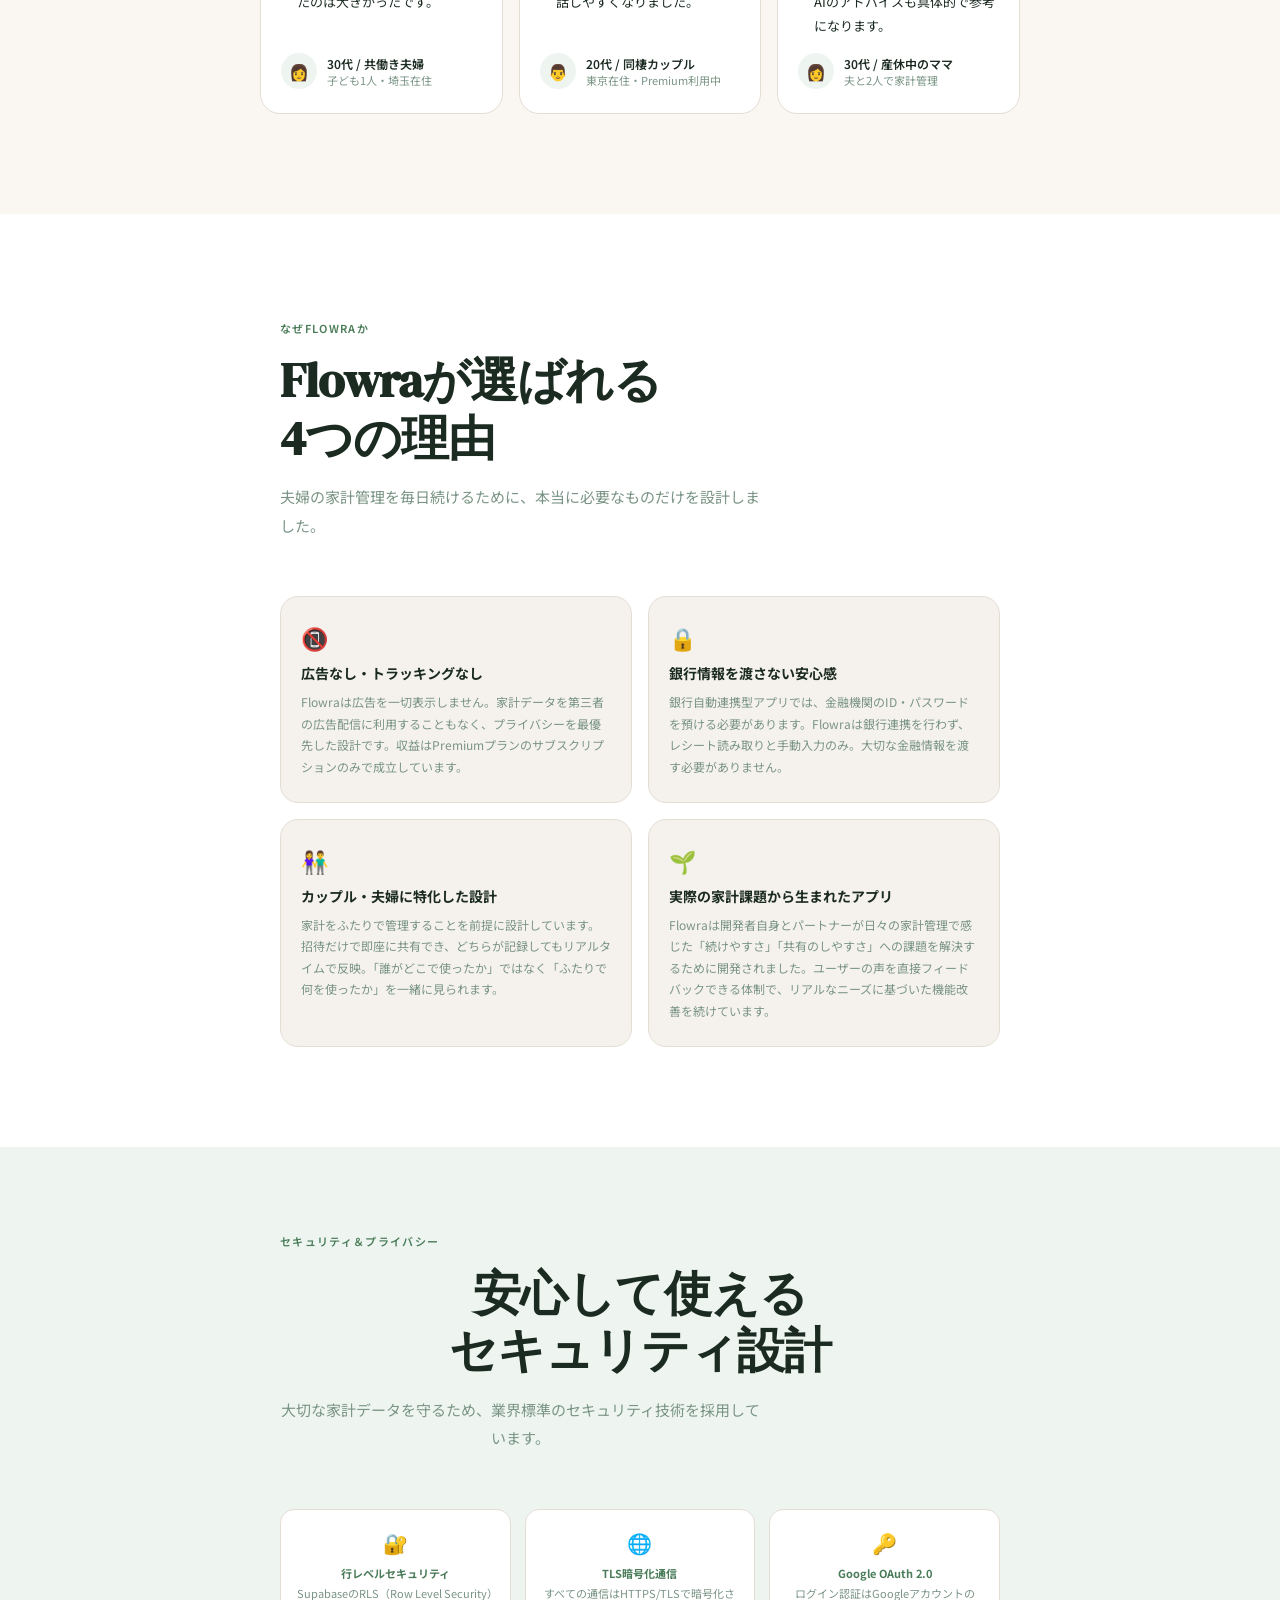
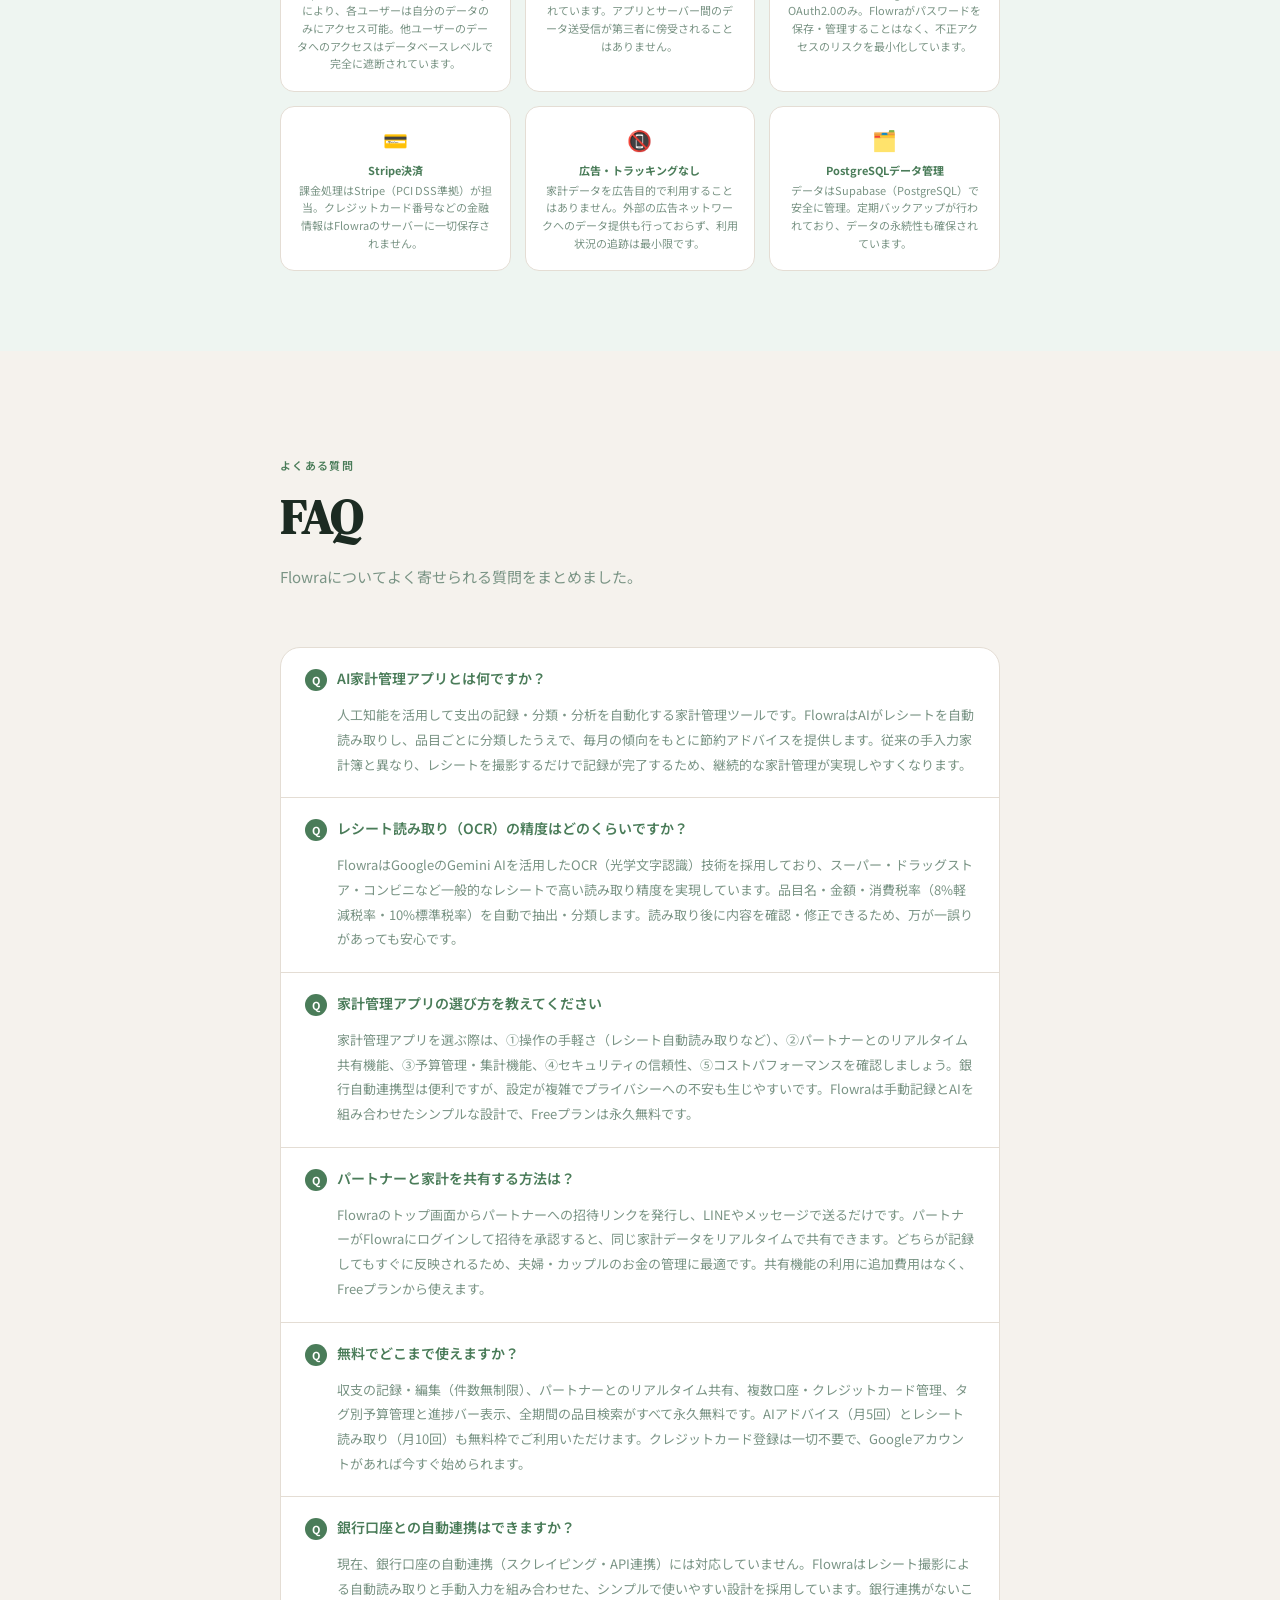
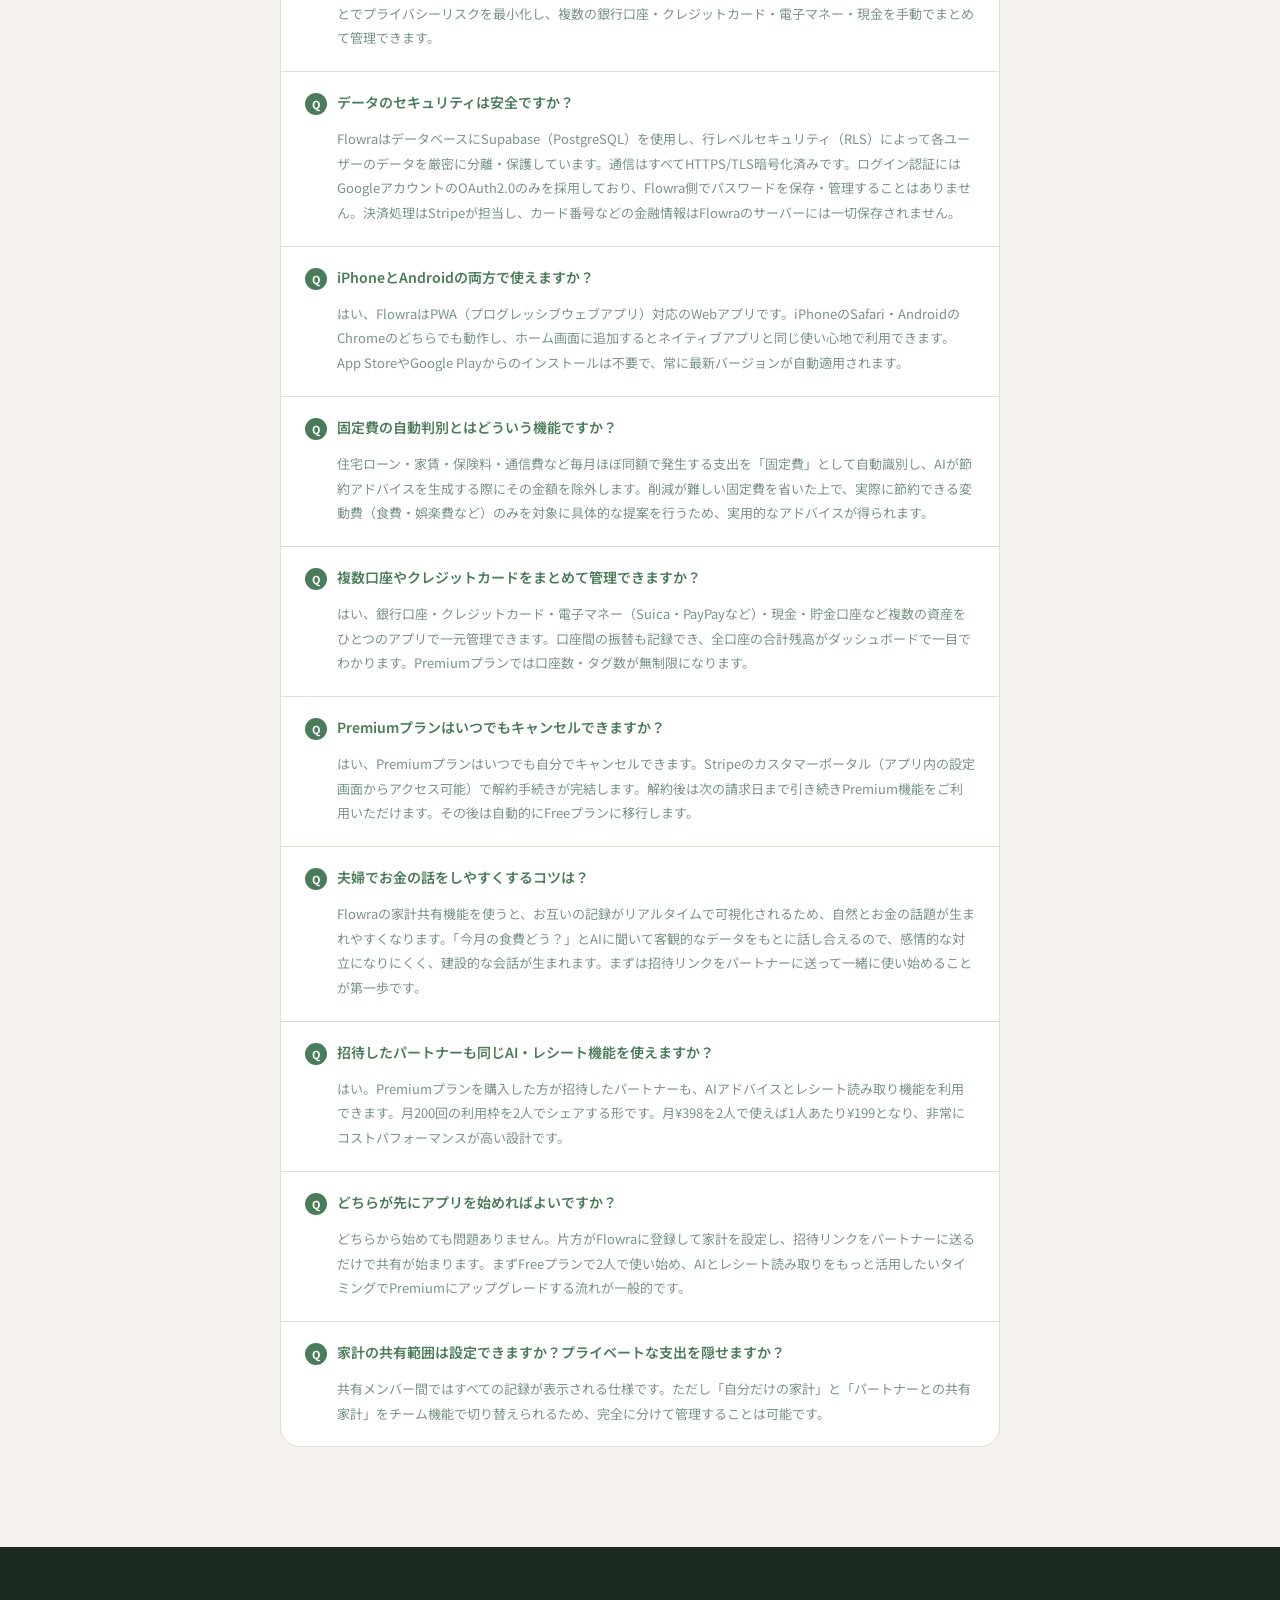
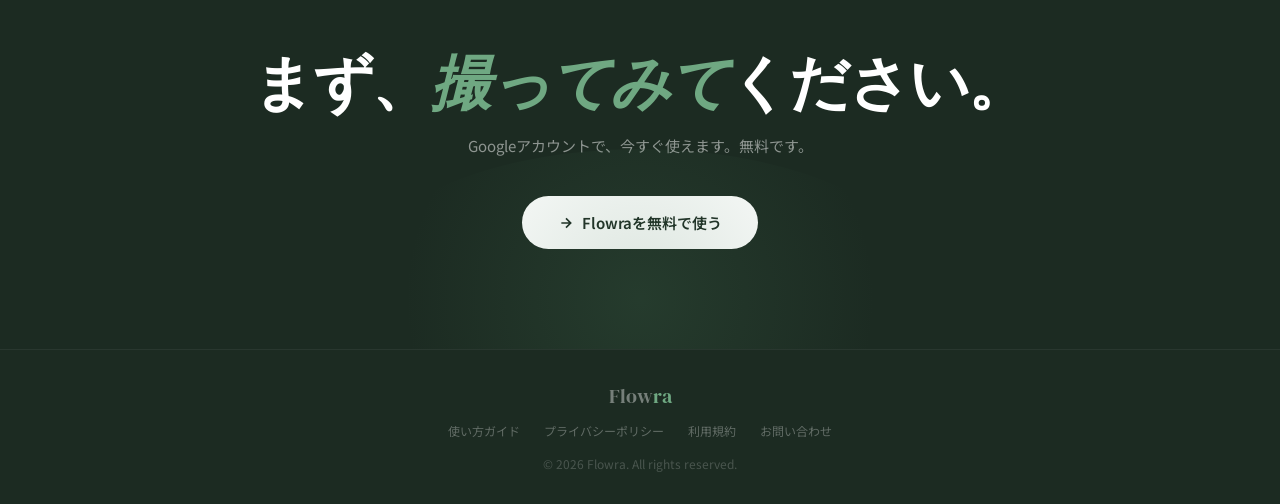
==== commit 6f764e48: "使い方ガイド（/lp/guide/）を新設し、LP・アプリから導線を追加 SEOとユーザービリティを目的に、記録・レシート読み取り・口座管理・タグ予算管理・ パートナー共有・AIアドバイス/Premi" ====
--- a/lp/index.html
+++ b/lp/index.html
@@ -938,6 +938,7 @@
     <a href="https://flowra.taskra.jp/lp/" class="nav-logo">Flow<span>ra</span></a>
     <div class="nav-right">
       <a href="#pricing" class="nav-link">料金</a>
+      <a href="https://flowra.taskra.jp/lp/guide/" class="nav-link">使い方ガイド</a>
       <a href="https://flowra.taskra.jp" class="nav-cta" onclick="gtag('event','signup_click',{button:'nav'})">無料で始める →</a>
     </div>
   </nav>
@@ -1611,6 +1612,7 @@
   <footer>
     <div class="footer-logo">Flow<span>ra</span></div>
     <div class="footer-links">
+      <a href="https://flowra.taskra.jp/lp/guide/">使い方ガイド</a>
       <a href="/privacy">プライバシーポリシー</a>
       <a href="/terms">利用規約</a>
       <a href="https://flowra.taskra.jp/lp/contact/">お問い合わせ</a>
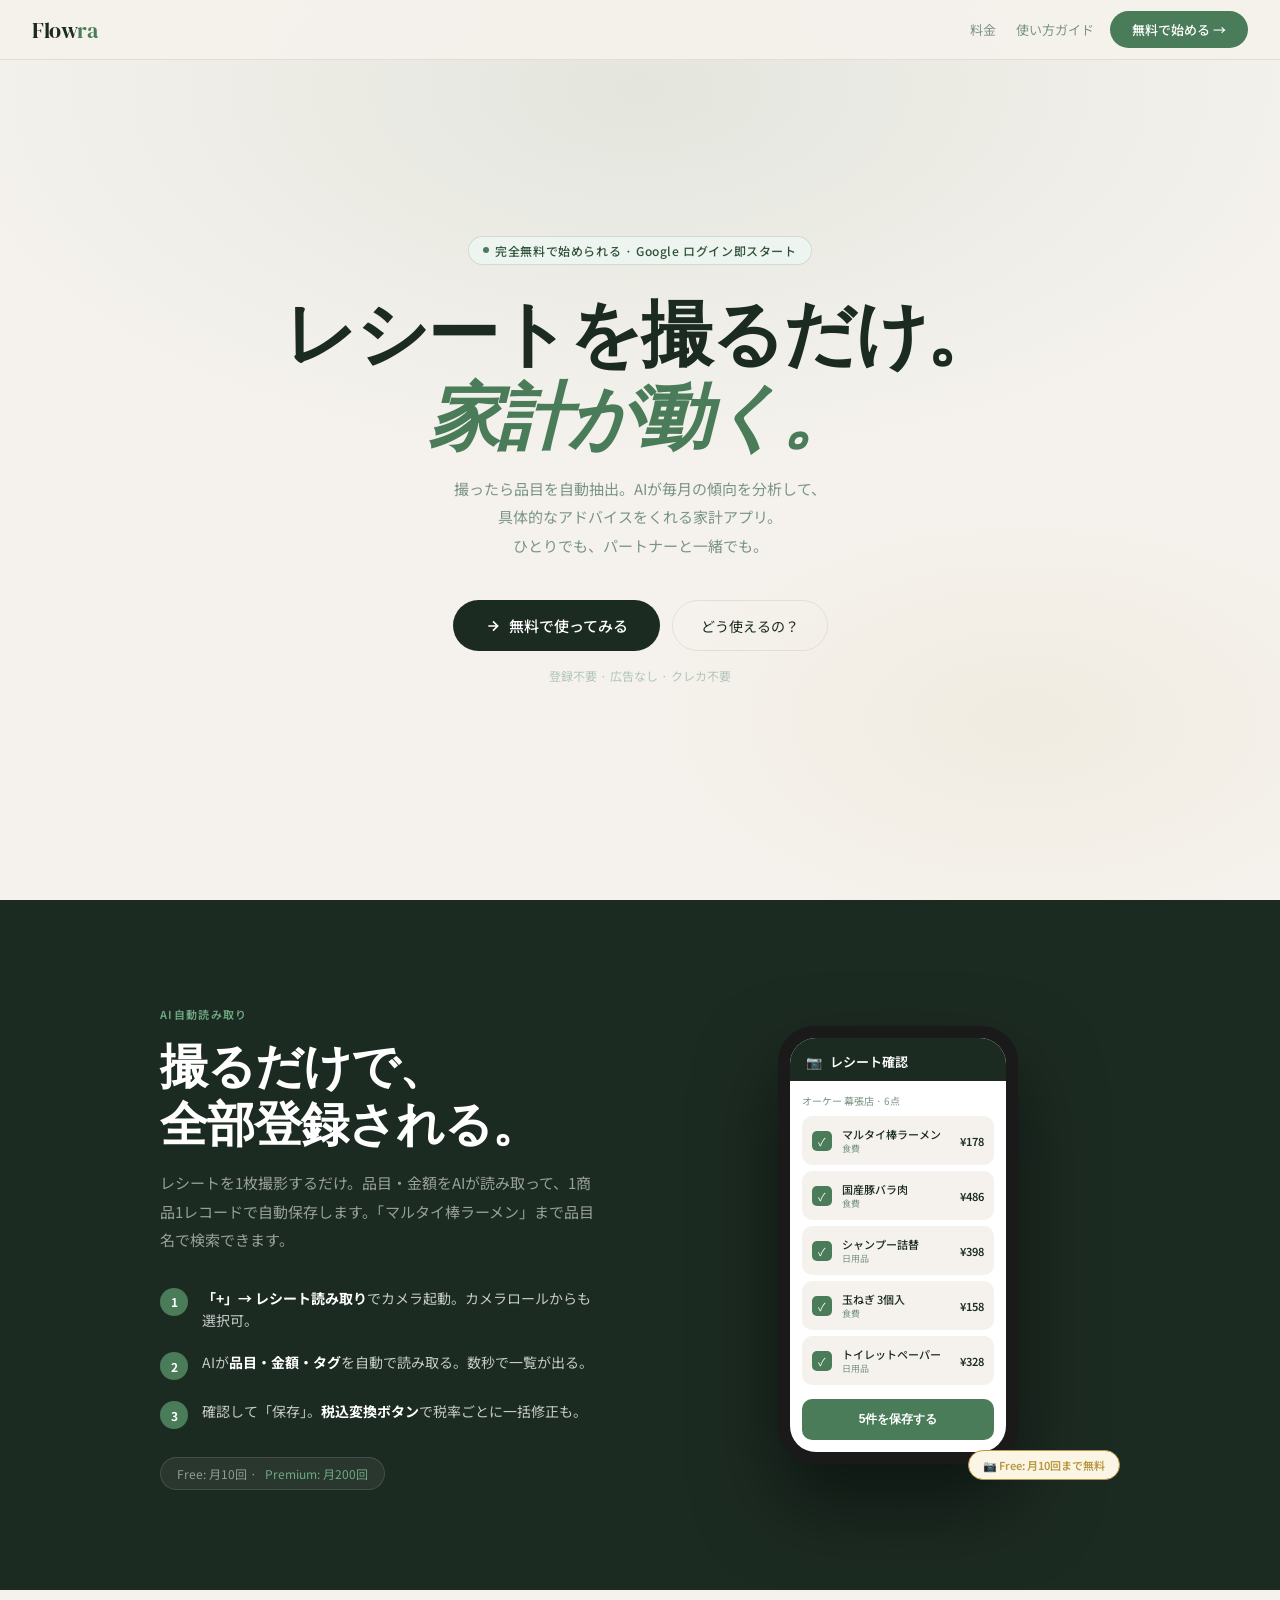
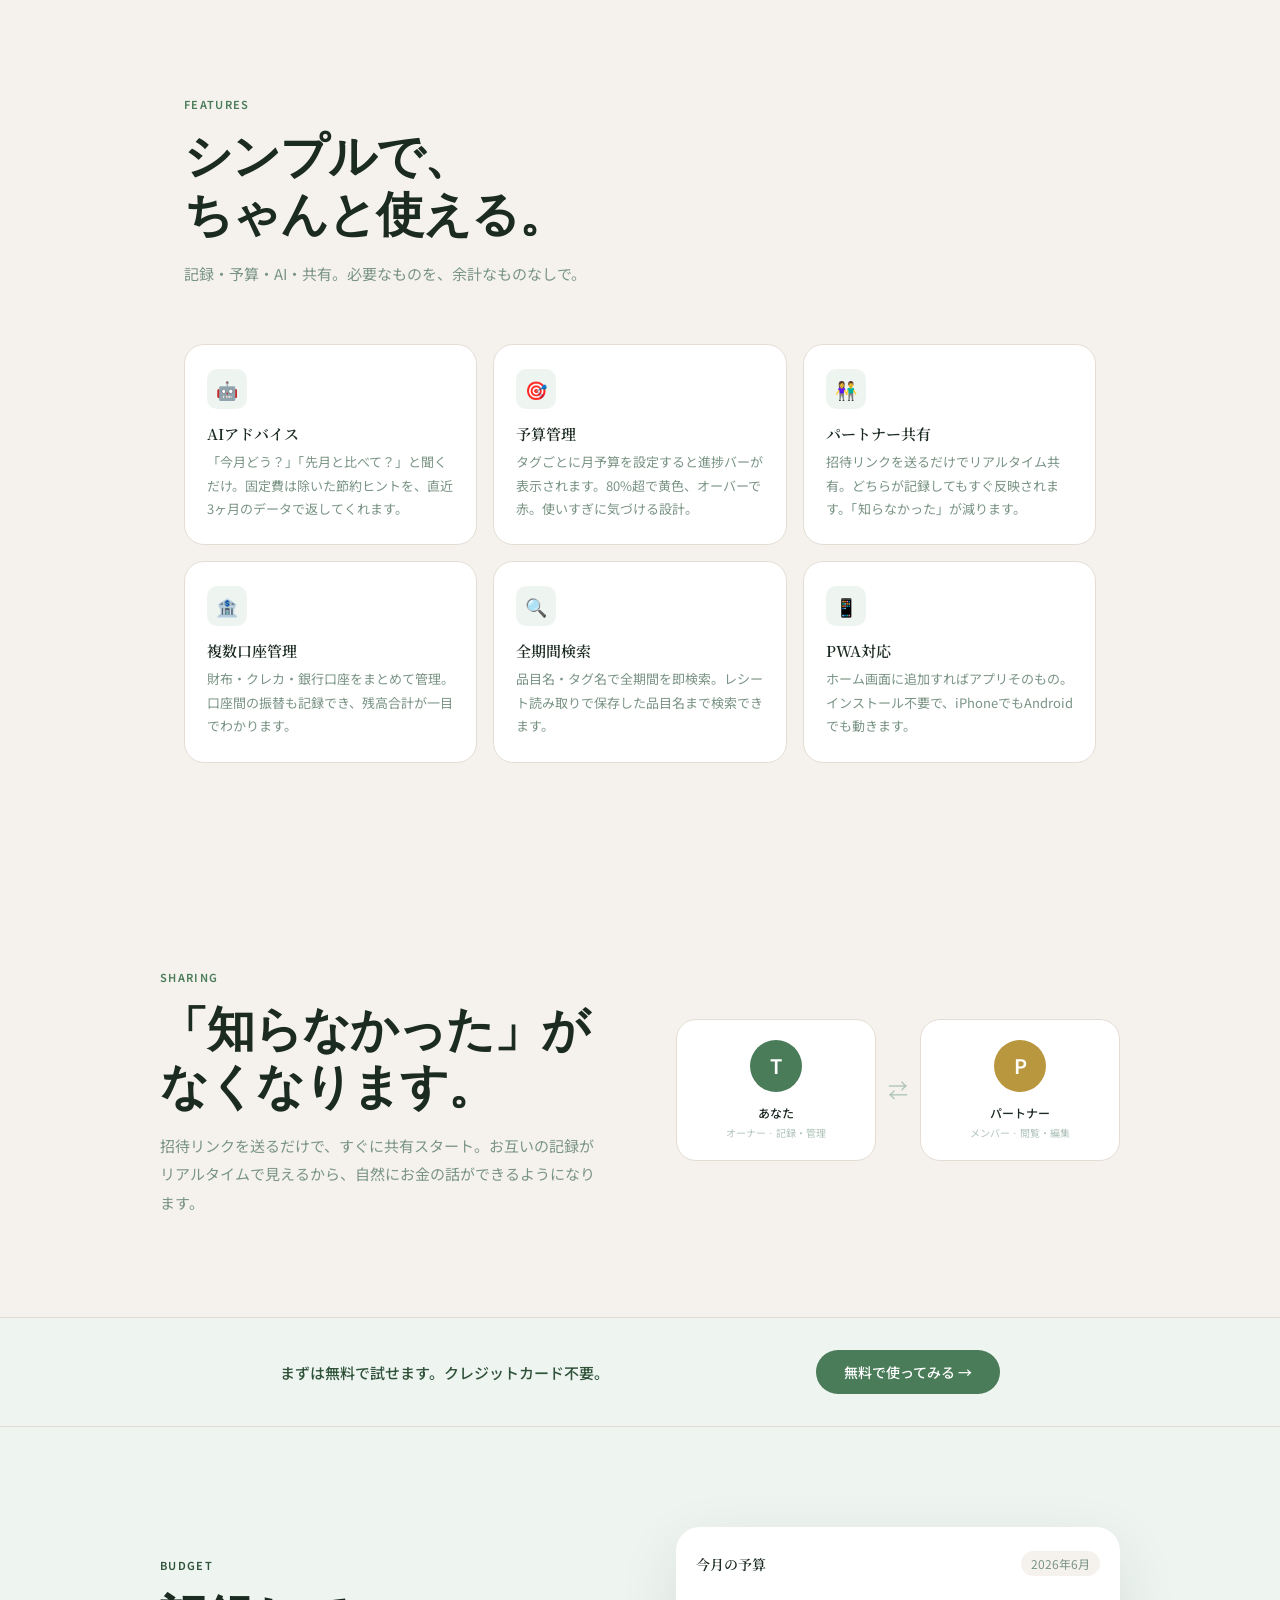
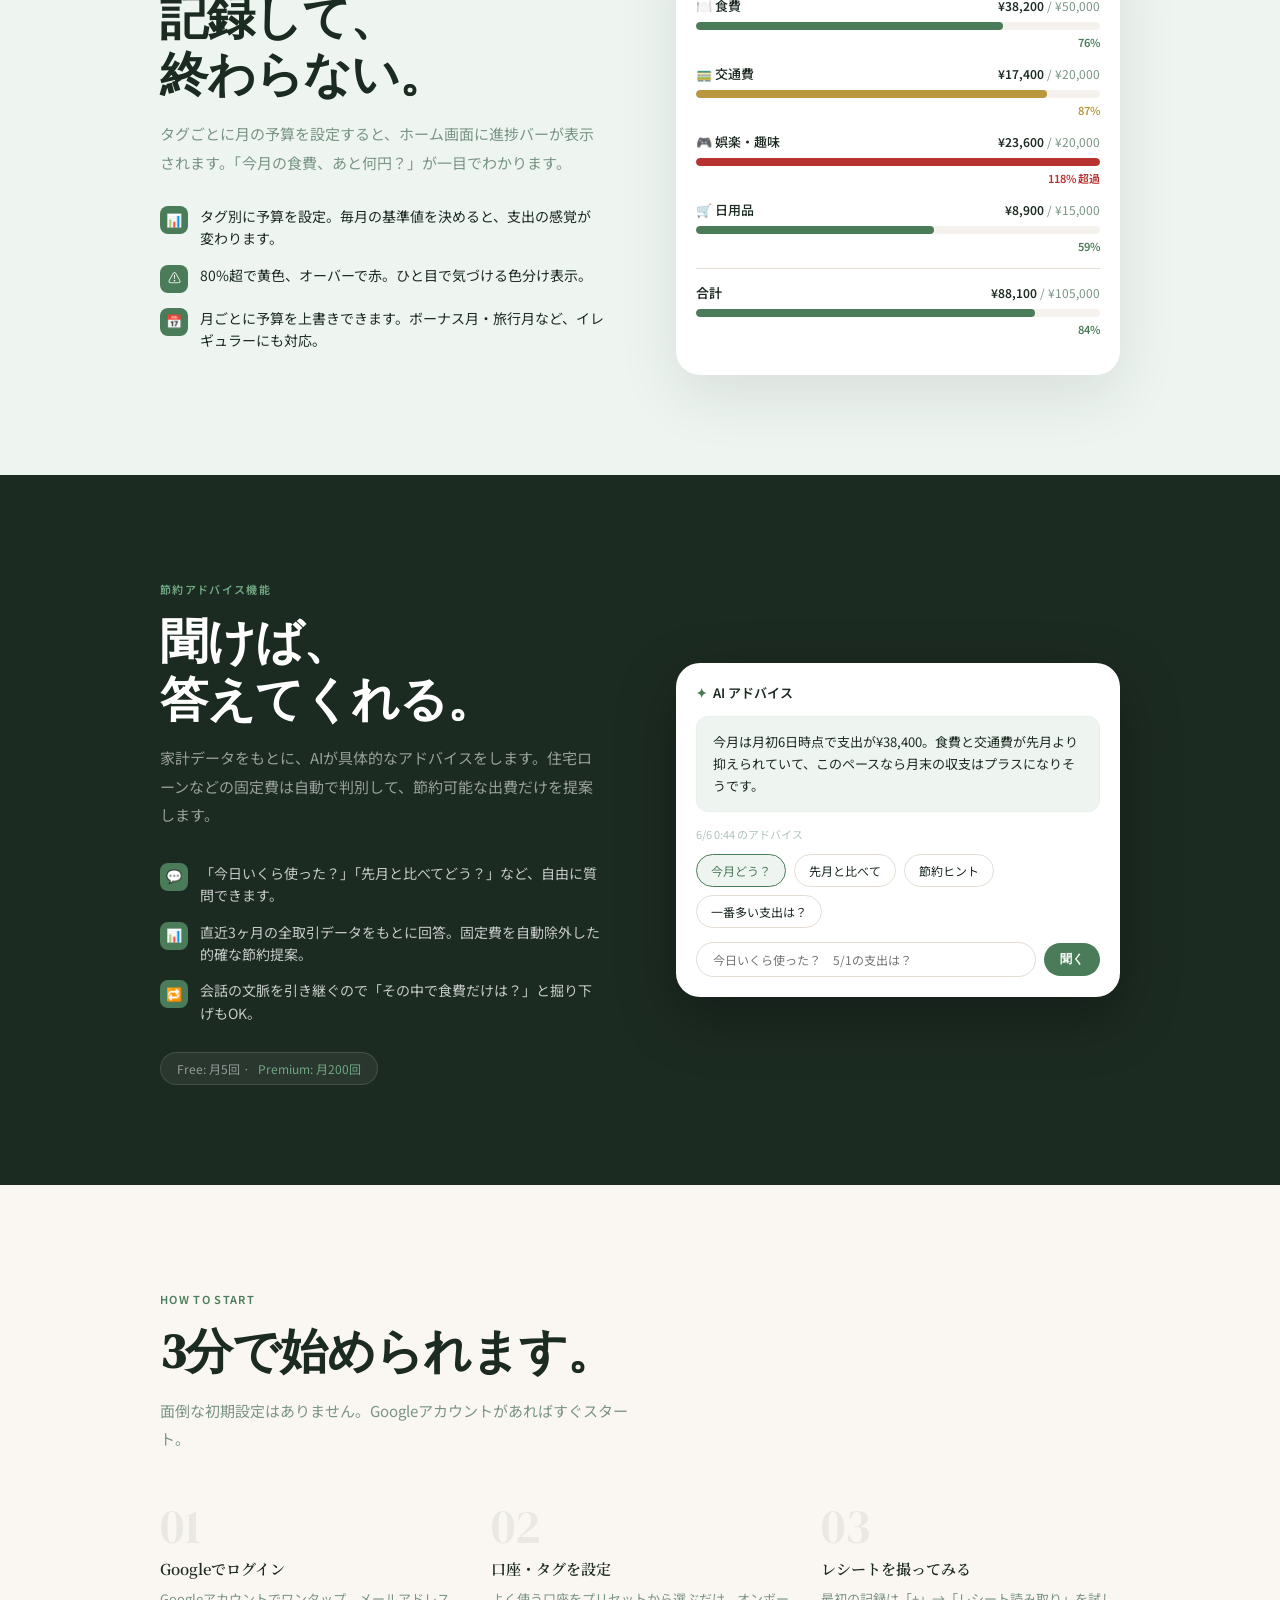
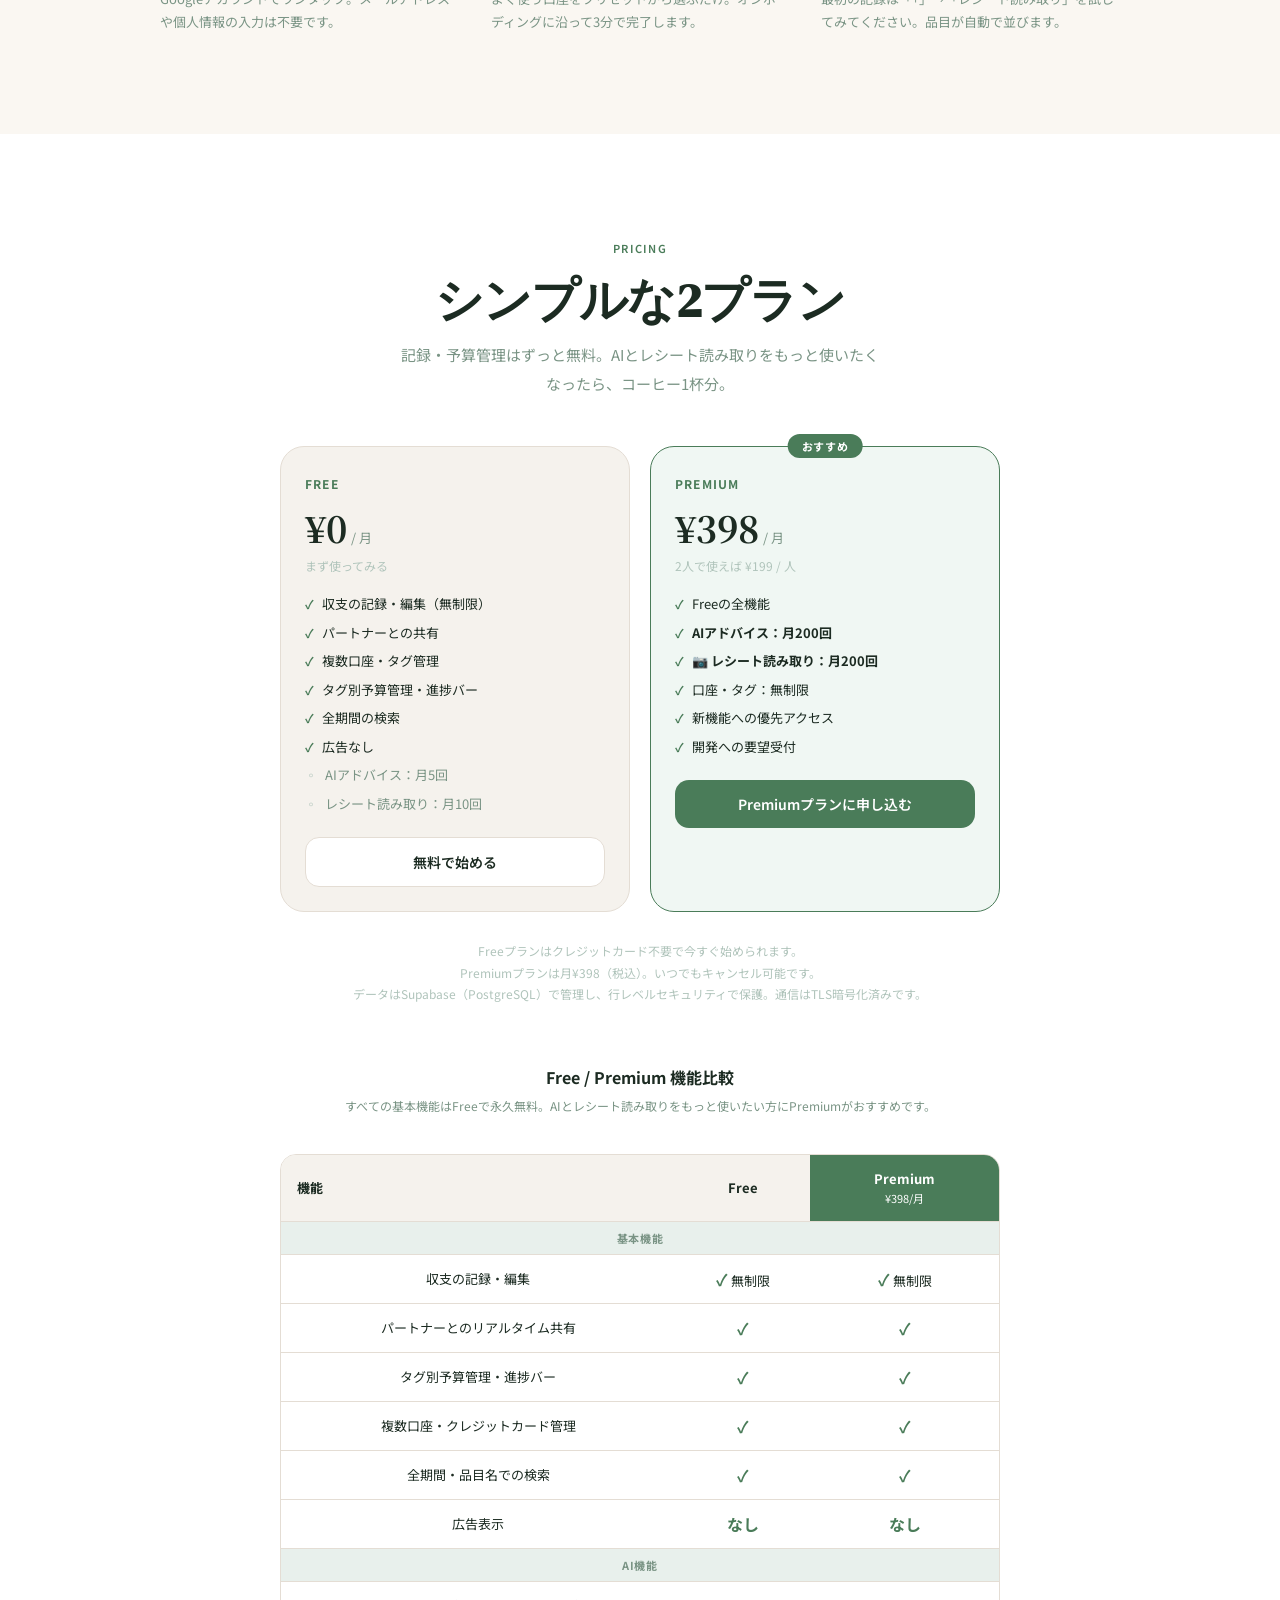
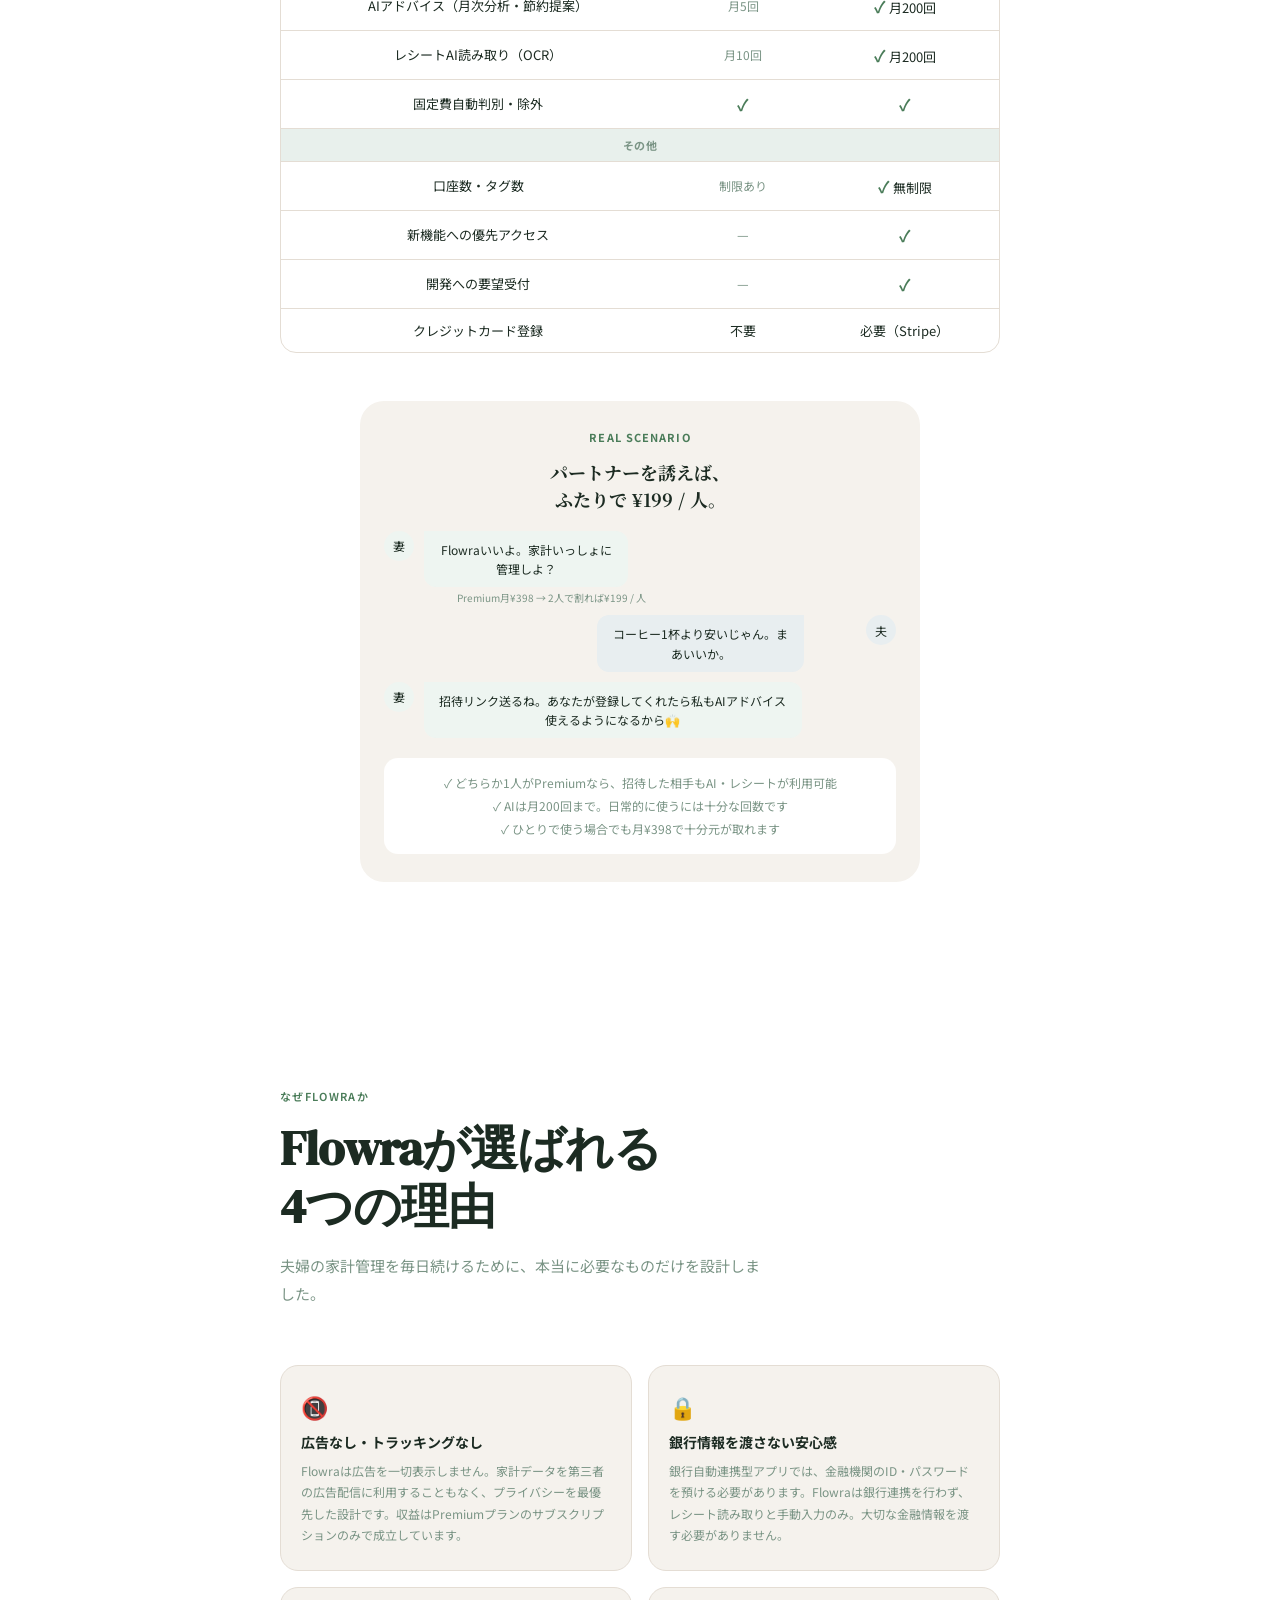
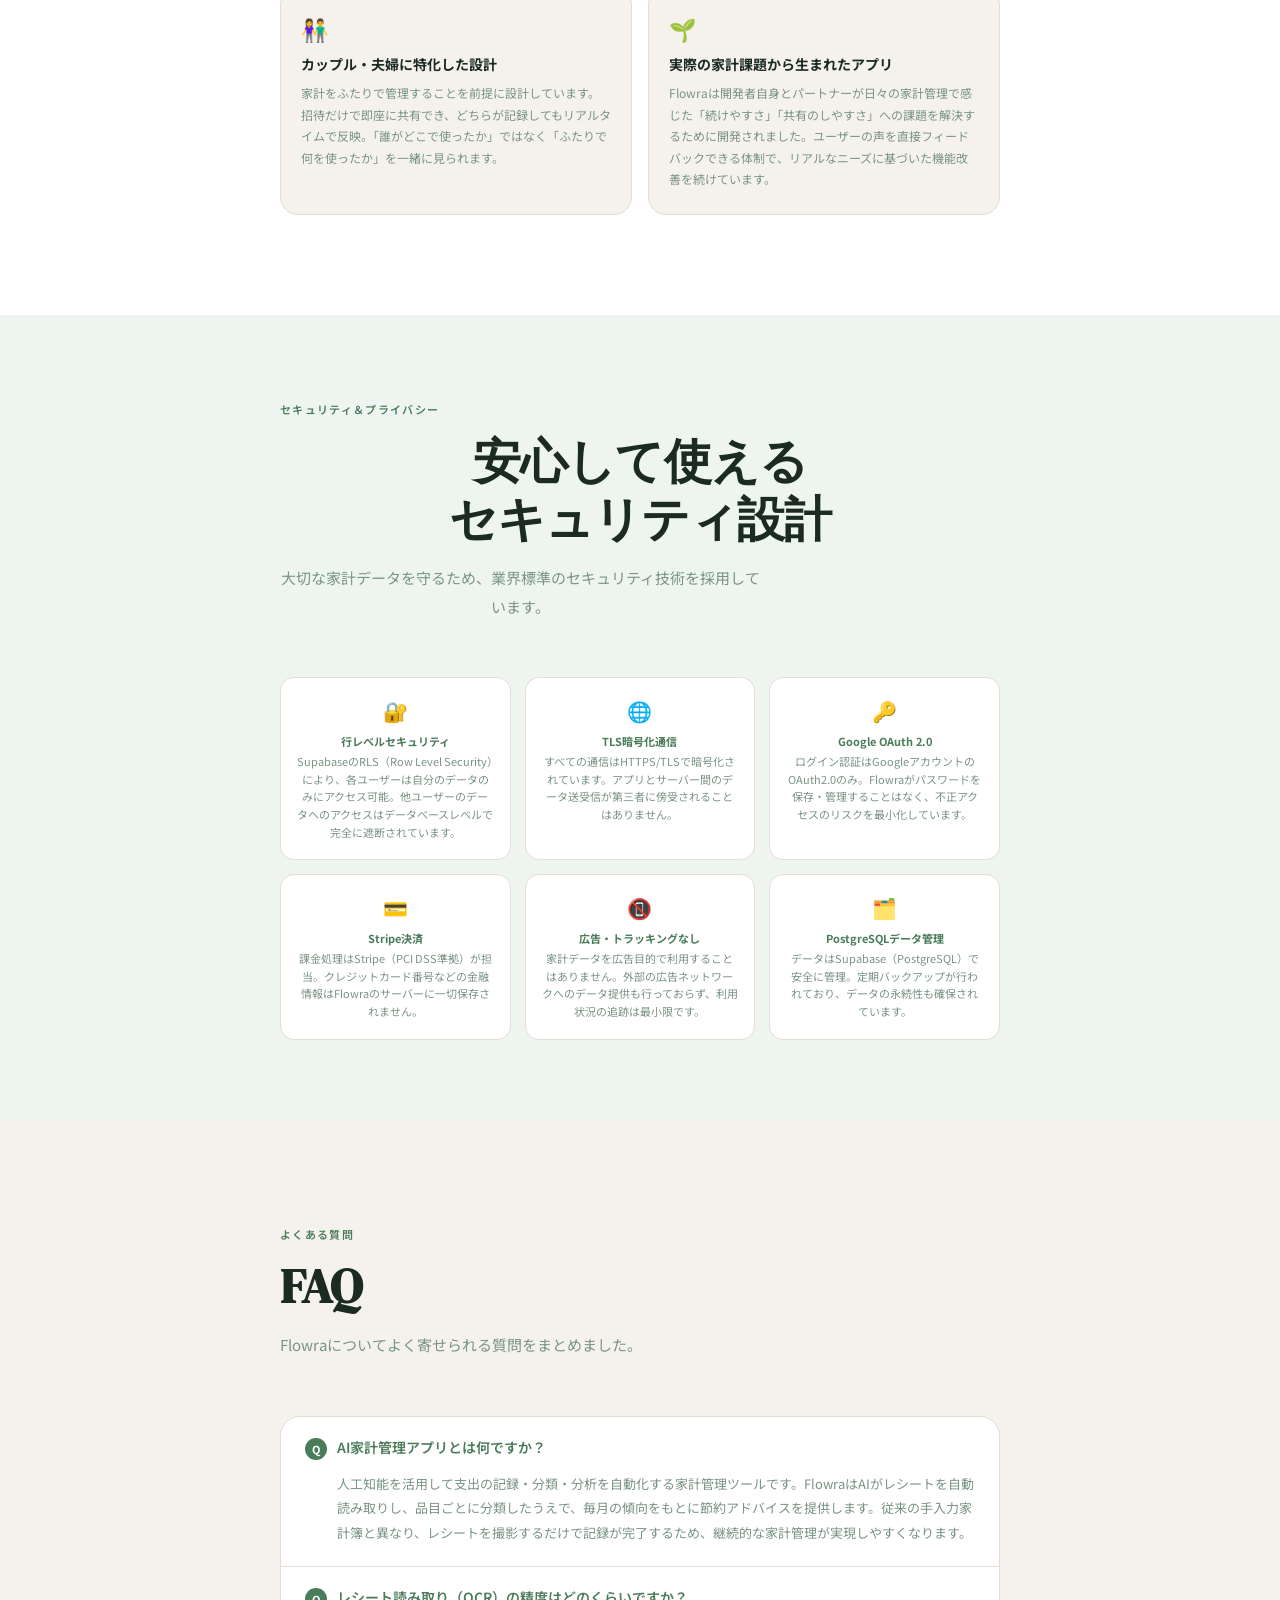
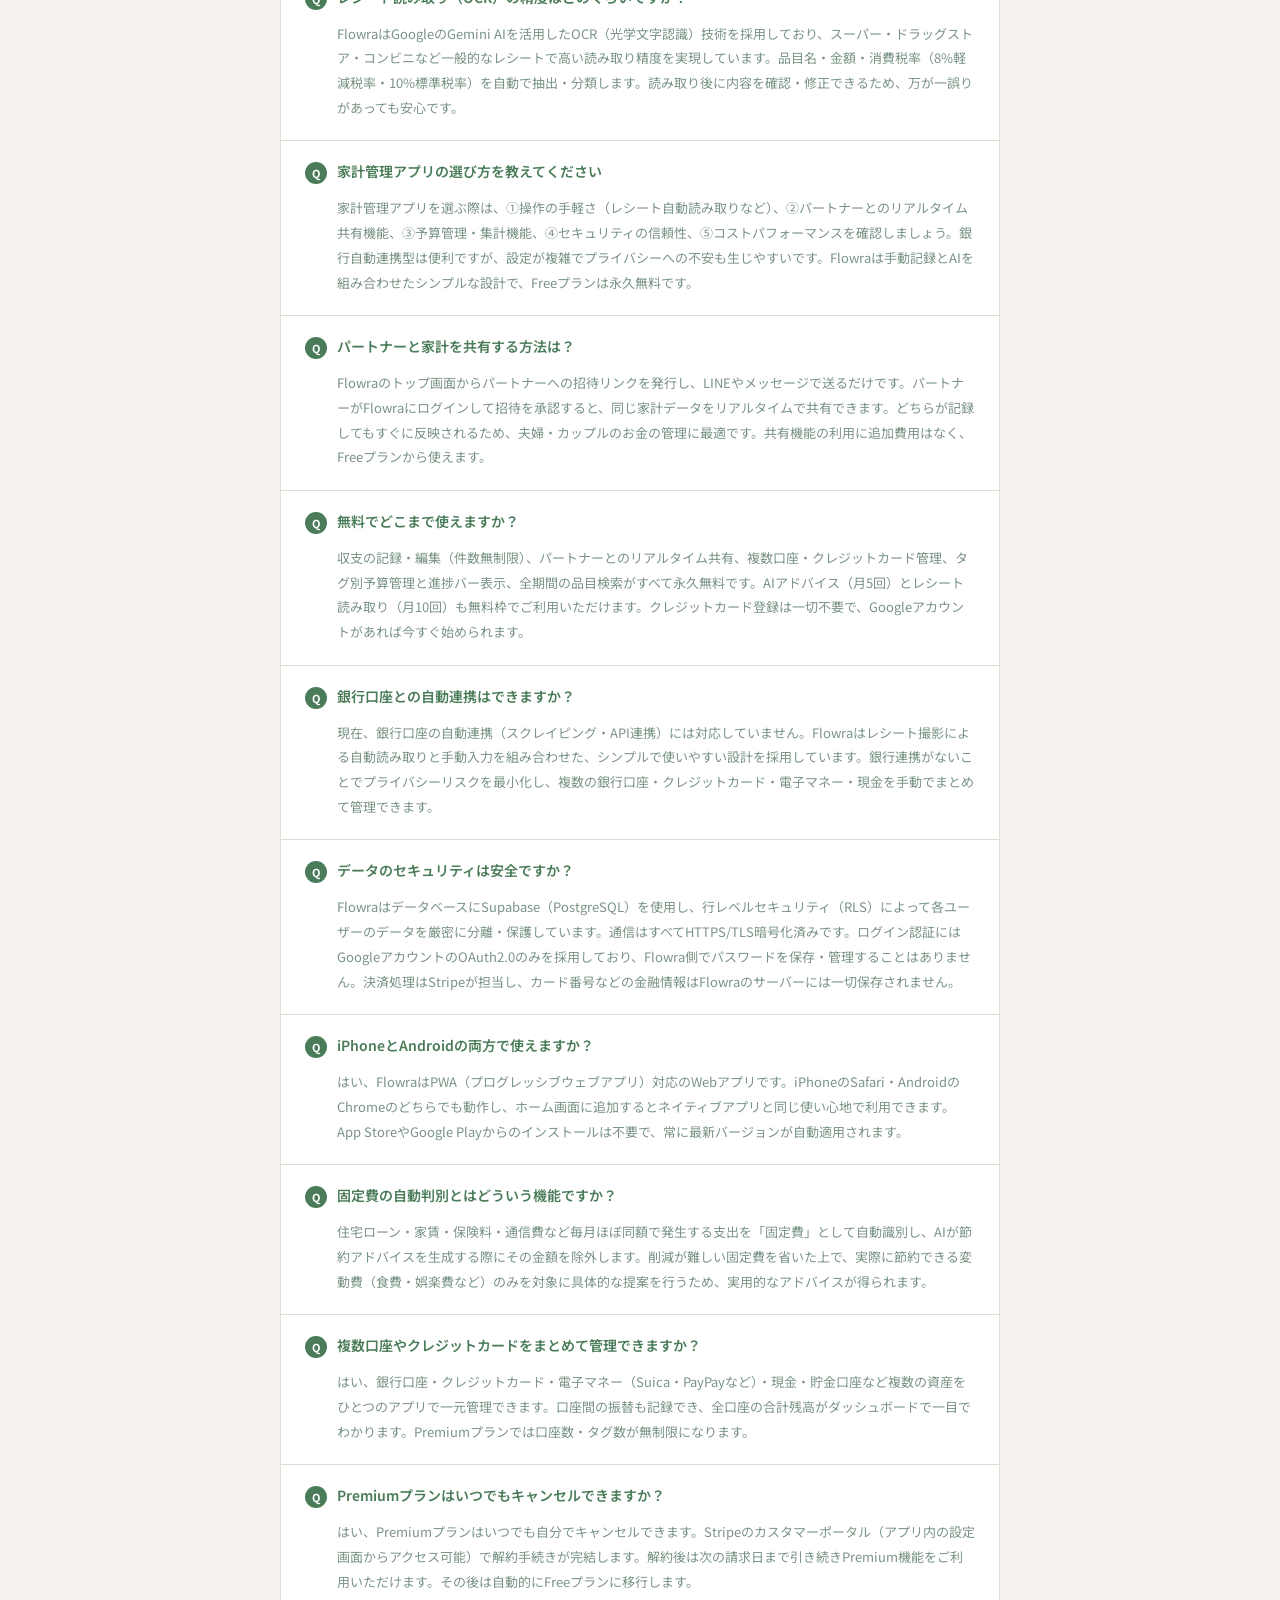
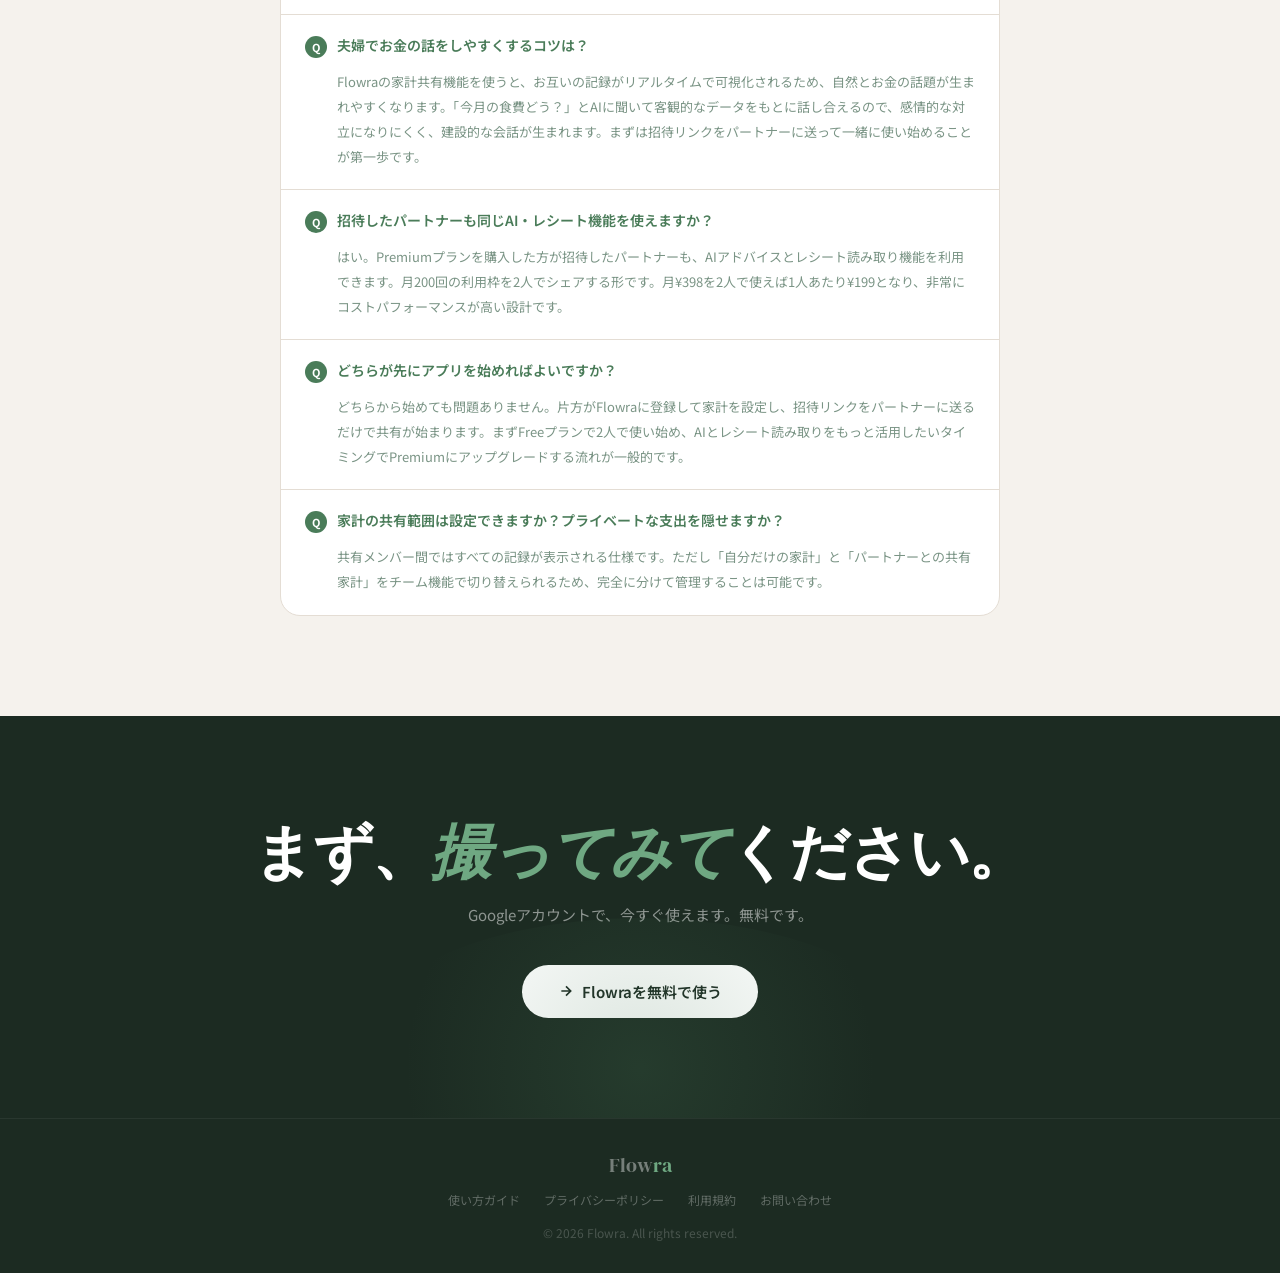
==== commit 1f772052: "fix: LPから実在しないユーザーの声3件を削除 実利用者の声ではないため、ステマ・優良誤認を避ける目的で削除。  Co-Authored-By: Claude Sonnet 5.5 <norepl" ====
--- a/lp/index.html
+++ b/lp/index.html
@@ -850,31 +850,6 @@
     }
 
     /* ── Testimonial ── */
-    .testimonial-section { padding: 100px 24px; background: var(--warm); }
-    .testimonial-inner   { max-width: 760px; margin: 0 auto; }
-    .testimonial-grid    { display: grid; grid-template-columns: 1fr 1fr 1fr; gap: 16px; margin-top: 48px; }
-    @media(max-width:760px){ .testimonial-grid { grid-template-columns: 1fr; } }
-    .testimonial-card {
-      background: var(--white); border: 1px solid var(--border); border-radius: 20px;
-      padding: 24px 20px; display: flex; flex-direction: column; gap: 14px;
-    }
-    .testimonial-quote {
-      font-size: 13px; color: var(--ink); line-height: 1.9; flex: 1;
-      position: relative; padding-left: 16px;
-    }
-    .testimonial-quote::before {
-      content: '"'; position: absolute; left: 0; top: -4px;
-      font-size: 28px; color: var(--sage); font-family: serif; line-height: 1;
-    }
-    .testimonial-meta { display: flex; align-items: center; gap: 10px; }
-    .testimonial-avatar {
-      width: 36px; height: 36px; border-radius: 50%;
-      background: var(--sage-bg); display: flex; align-items: center; justify-content: center;
-      font-size: 16px; flex-shrink: 0;
-    }
-    .testimonial-name { font-size: 12px; font-weight: 600; color: var(--ink); }
-    .testimonial-role { font-size: 11px; color: var(--mid); }
-    .testimonial-stars { color: #F5A623; font-size: 12px; letter-spacing: 1px; }
 
     /* ── Plan Compare Table ── */
     .plan-compare-section { padding: 80px 24px 60px; background: var(--white); }
@@ -1404,53 +1379,6 @@
 
 
 
-  <!-- TESTIMONIALS -->
-  <section class="testimonial-section" id="voices">
-    <div class="testimonial-inner">
-      <span class="section-label">ユーザーの声</span>
-      <h2 class="section-title">使い続けられる理由が、<br>ここにある</h2>
-      <p class="section-desc">実際にFlowraを使っている方々の声をご紹介します。</p>
-
-      <div class="testimonial-grid">
-        <div class="testimonial-card">
-          <div class="testimonial-stars">★★★★★</div>
-          <div class="testimonial-quote">レシートを撮るだけで品目まで分類されるのが衝撃でした。以前はExcelで管理していましたが、続かなかった。Flowraは夫婦ふたりでそれぞれ撮るだけなので、気づいたら3ヶ月続いています。食費の内訳が見えて「お菓子に使いすぎ」と気づいたのは大きかったです。</div>
-          <div class="testimonial-meta">
-            <div class="testimonial-avatar">👩</div>
-            <div>
-              <div class="testimonial-name">30代 / 共働き夫婦</div>
-              <div class="testimonial-role">子ども1人・埼玉在住</div>
-            </div>
-          </div>
-        </div>
-
-        <div class="testimonial-card">
-          <div class="testimonial-stars">★★★★★</div>
-          <div class="testimonial-quote">同棲を始めてお金の管理をどうするか悩んでいました。Flowraは招待リンクひとつで共有できて、彼女が買い物したレシートも私の画面にすぐ反映されます。「今月どのくらい使ってる？」という会話が自然にできるようになって、お金のことを話しやすくなりました。</div>
-          <div class="testimonial-meta">
-            <div class="testimonial-avatar">👨</div>
-            <div>
-              <div class="testimonial-name">20代 / 同棲カップル</div>
-              <div class="testimonial-role">東京在住・Premium利用中</div>
-            </div>
-          </div>
-        </div>
-
-        <div class="testimonial-card">
-          <div class="testimonial-stars">★★★★☆</div>
-          <div class="testimonial-quote">銀行口座のIDやパスワードを預けるのが不安で、他の家計簿アプリを試せずにいました。Flowraは手動とレシート読み取りだけなので、金融機関の情報を渡さなくていい。セキュリティへの不安がなく、安心して家計データを入力できています。AIのアドバイスも具体的で参考になります。</div>
-          <div class="testimonial-meta">
-            <div class="testimonial-avatar">👩</div>
-            <div>
-              <div class="testimonial-name">30代 / 産休中のママ</div>
-              <div class="testimonial-role">夫と2人で家計管理</div>
-            </div>
-          </div>
-        </div>
-      </div>
-    </div>
-  </section>
-
   <!-- WHY FLOWRA -->
   <section class="why-section" id="why">
     <div class="why-inner">
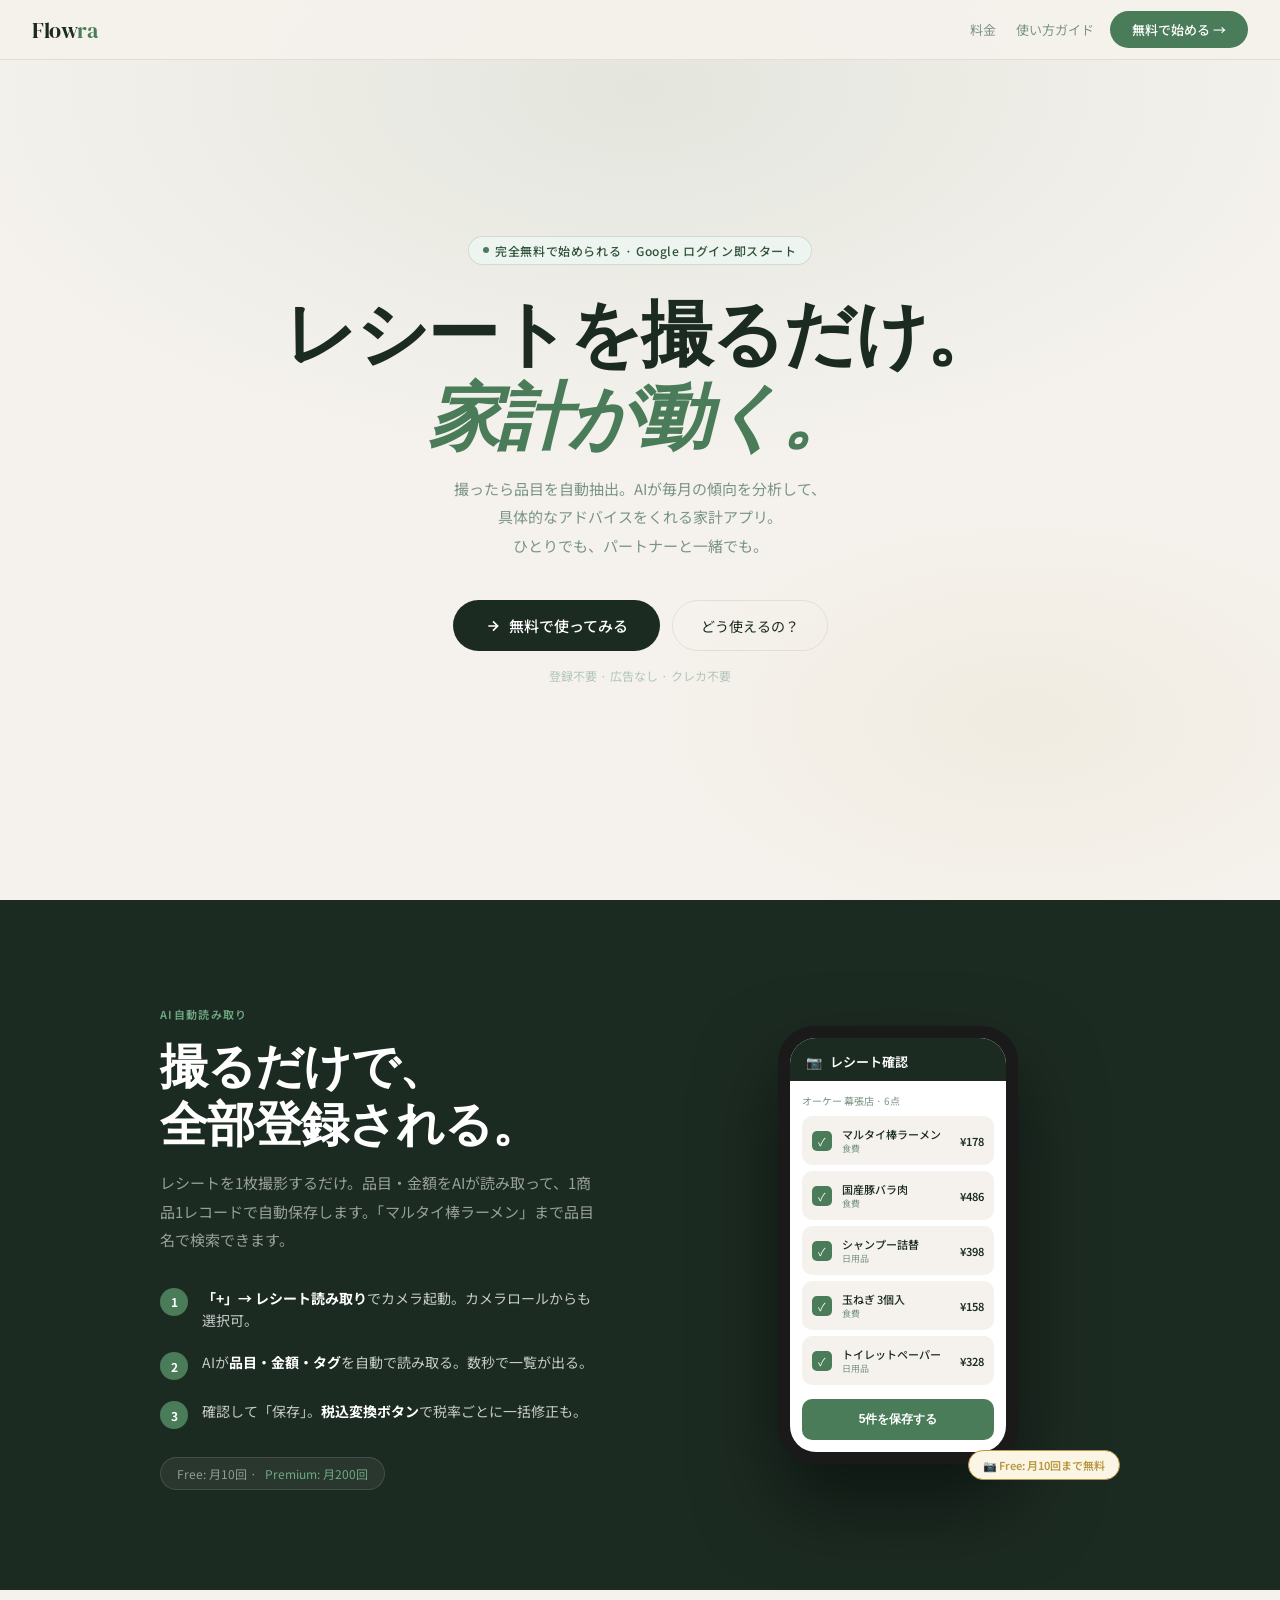
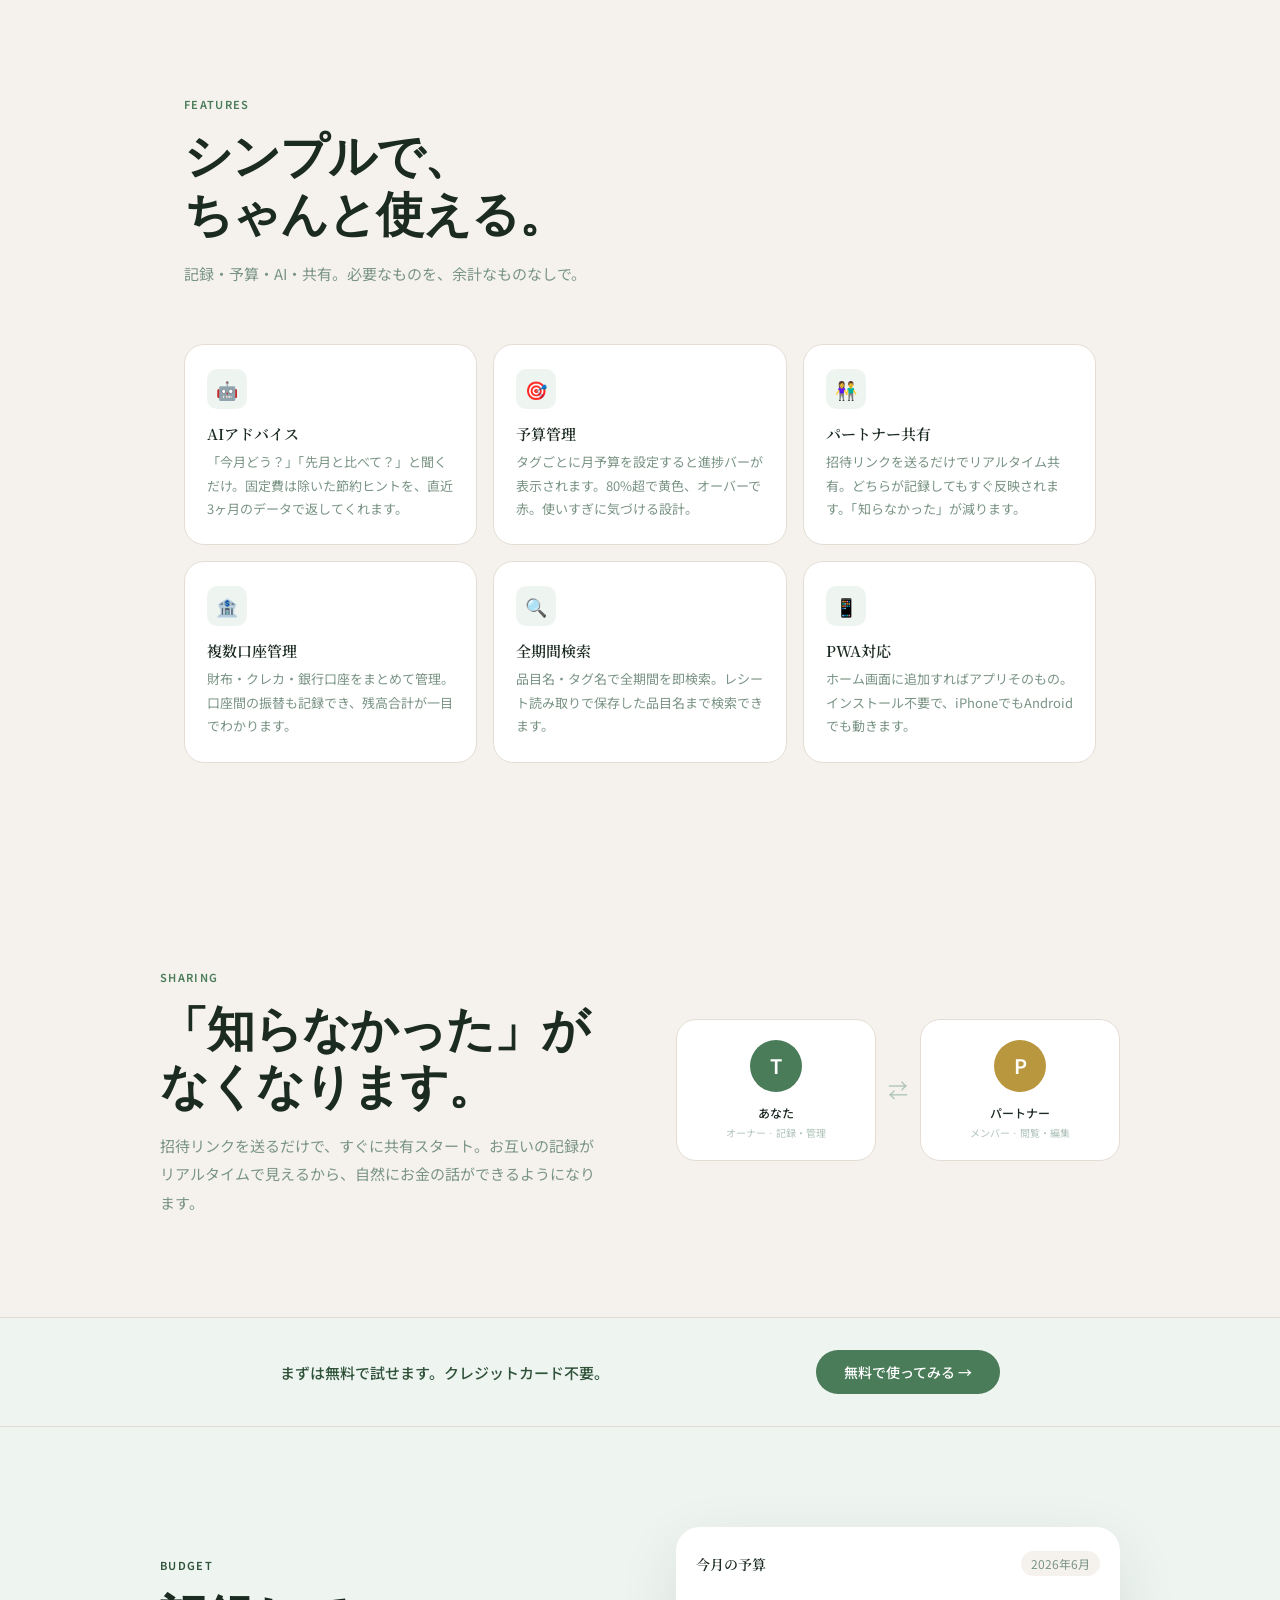
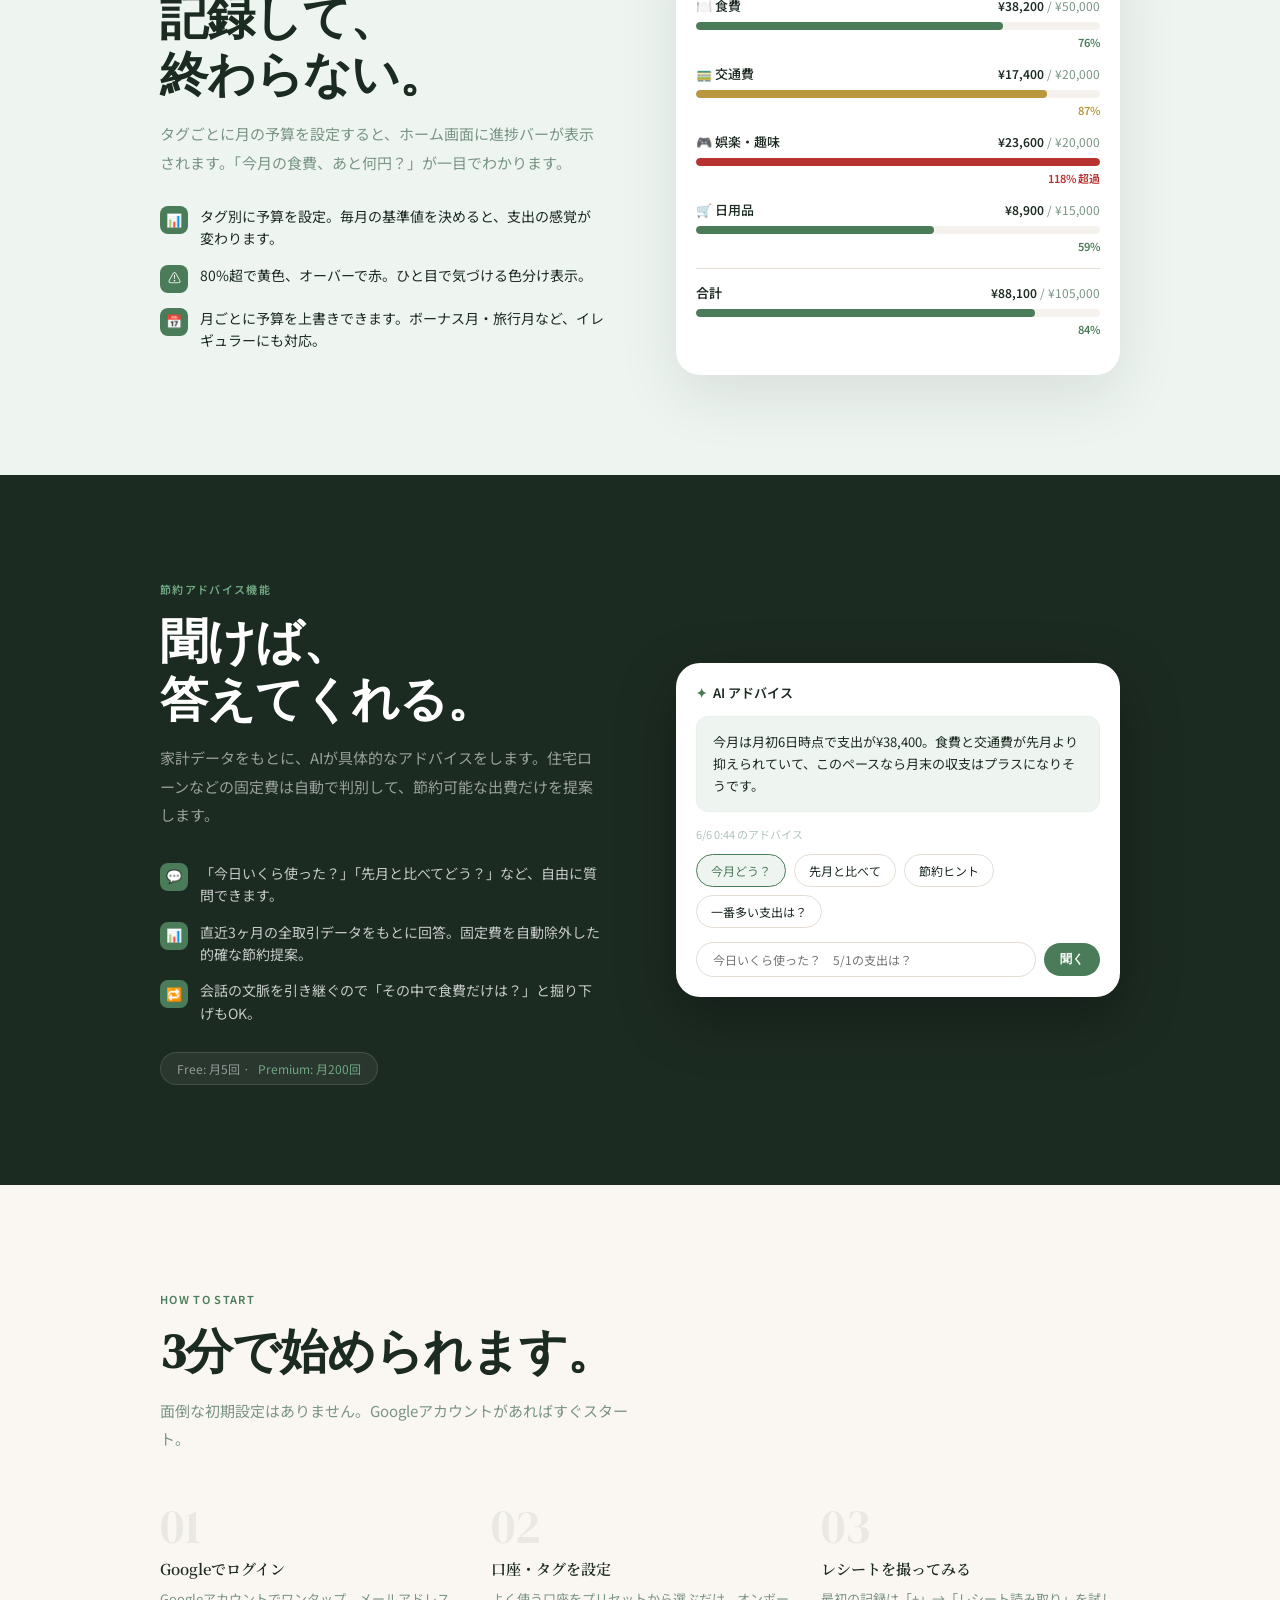
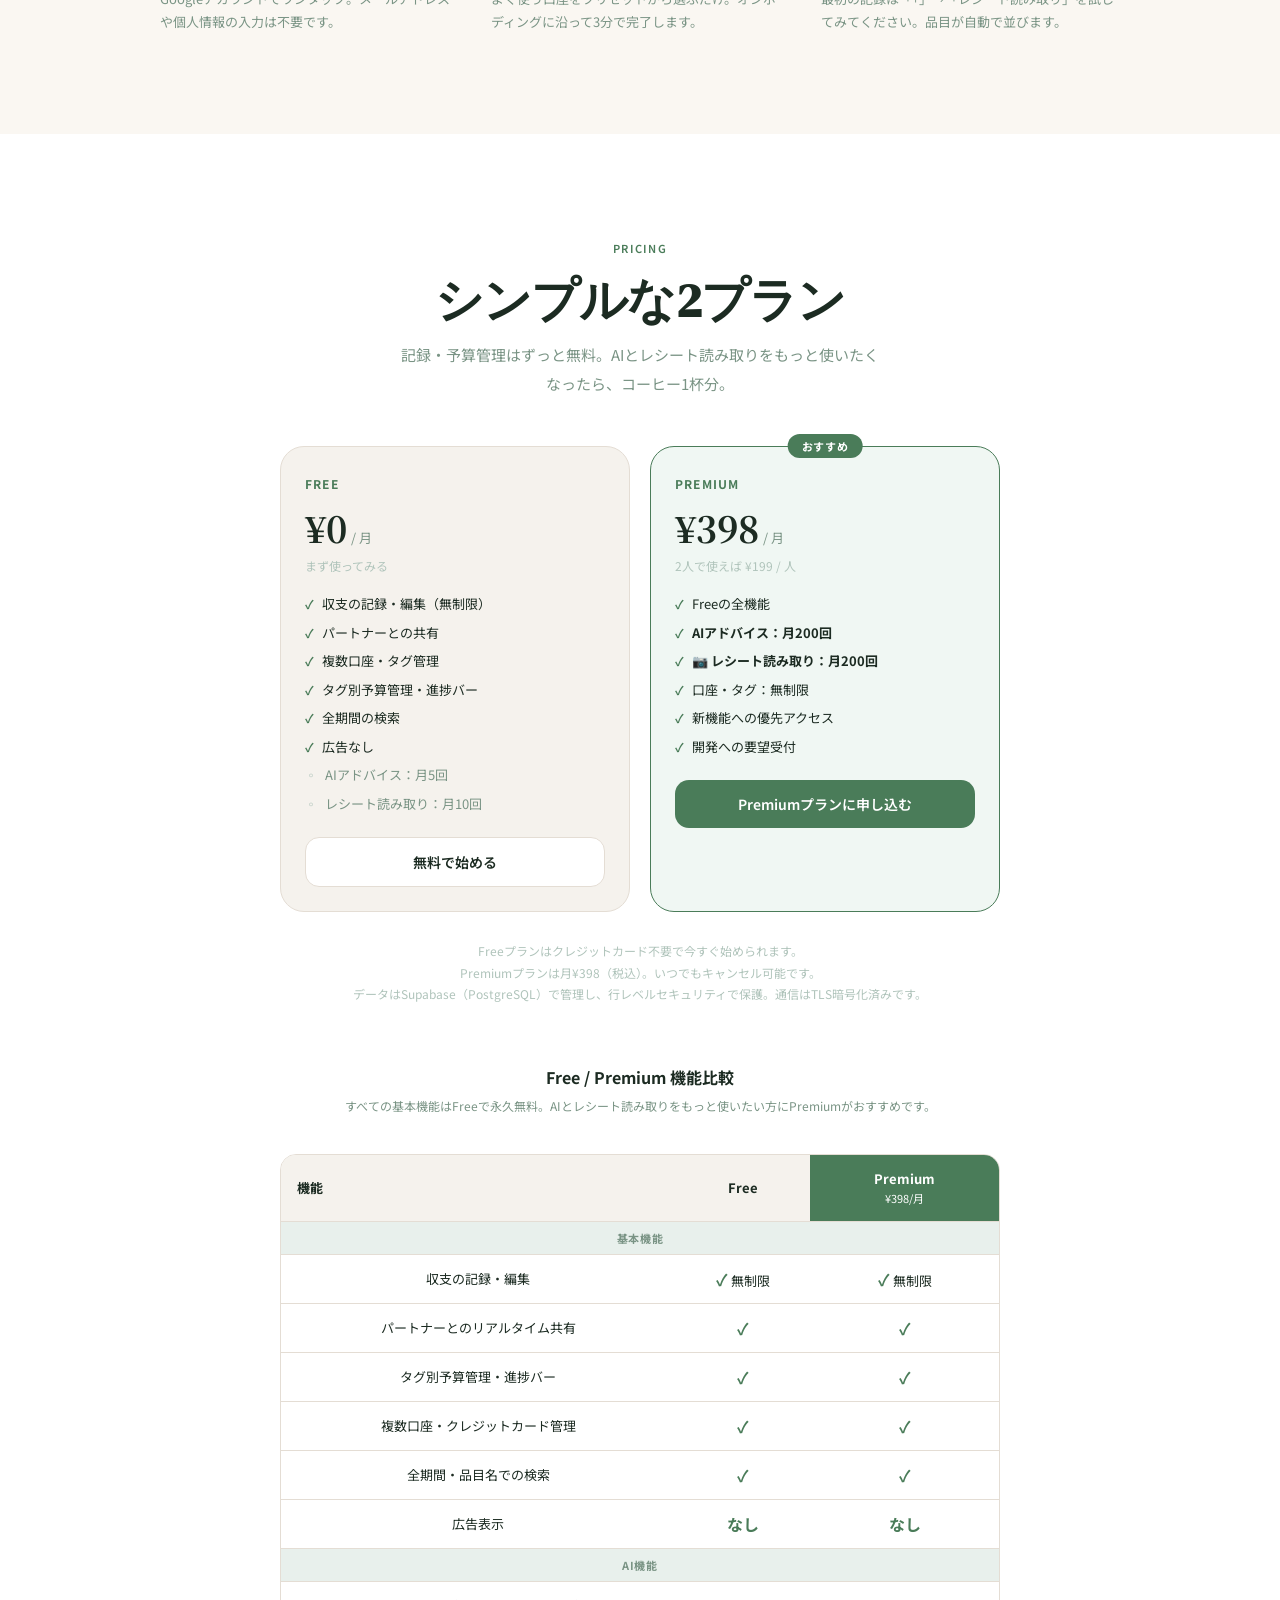
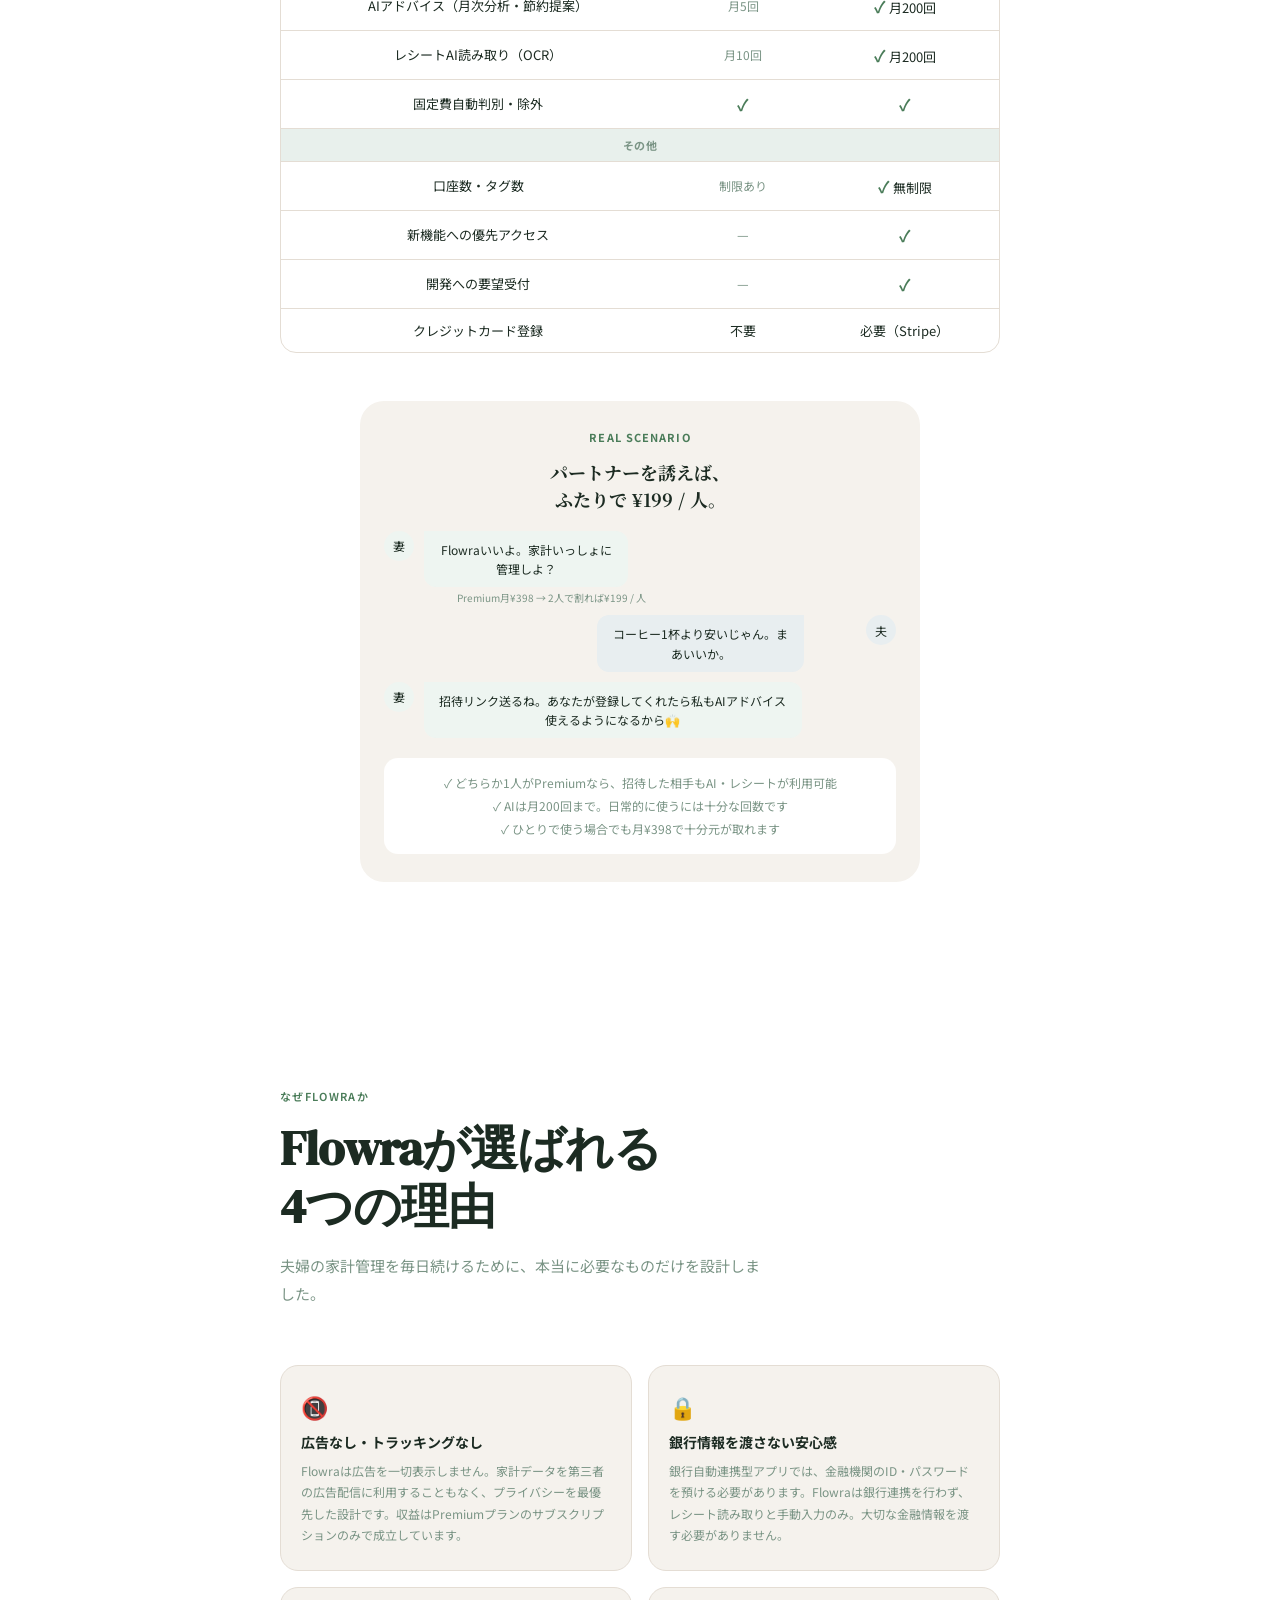
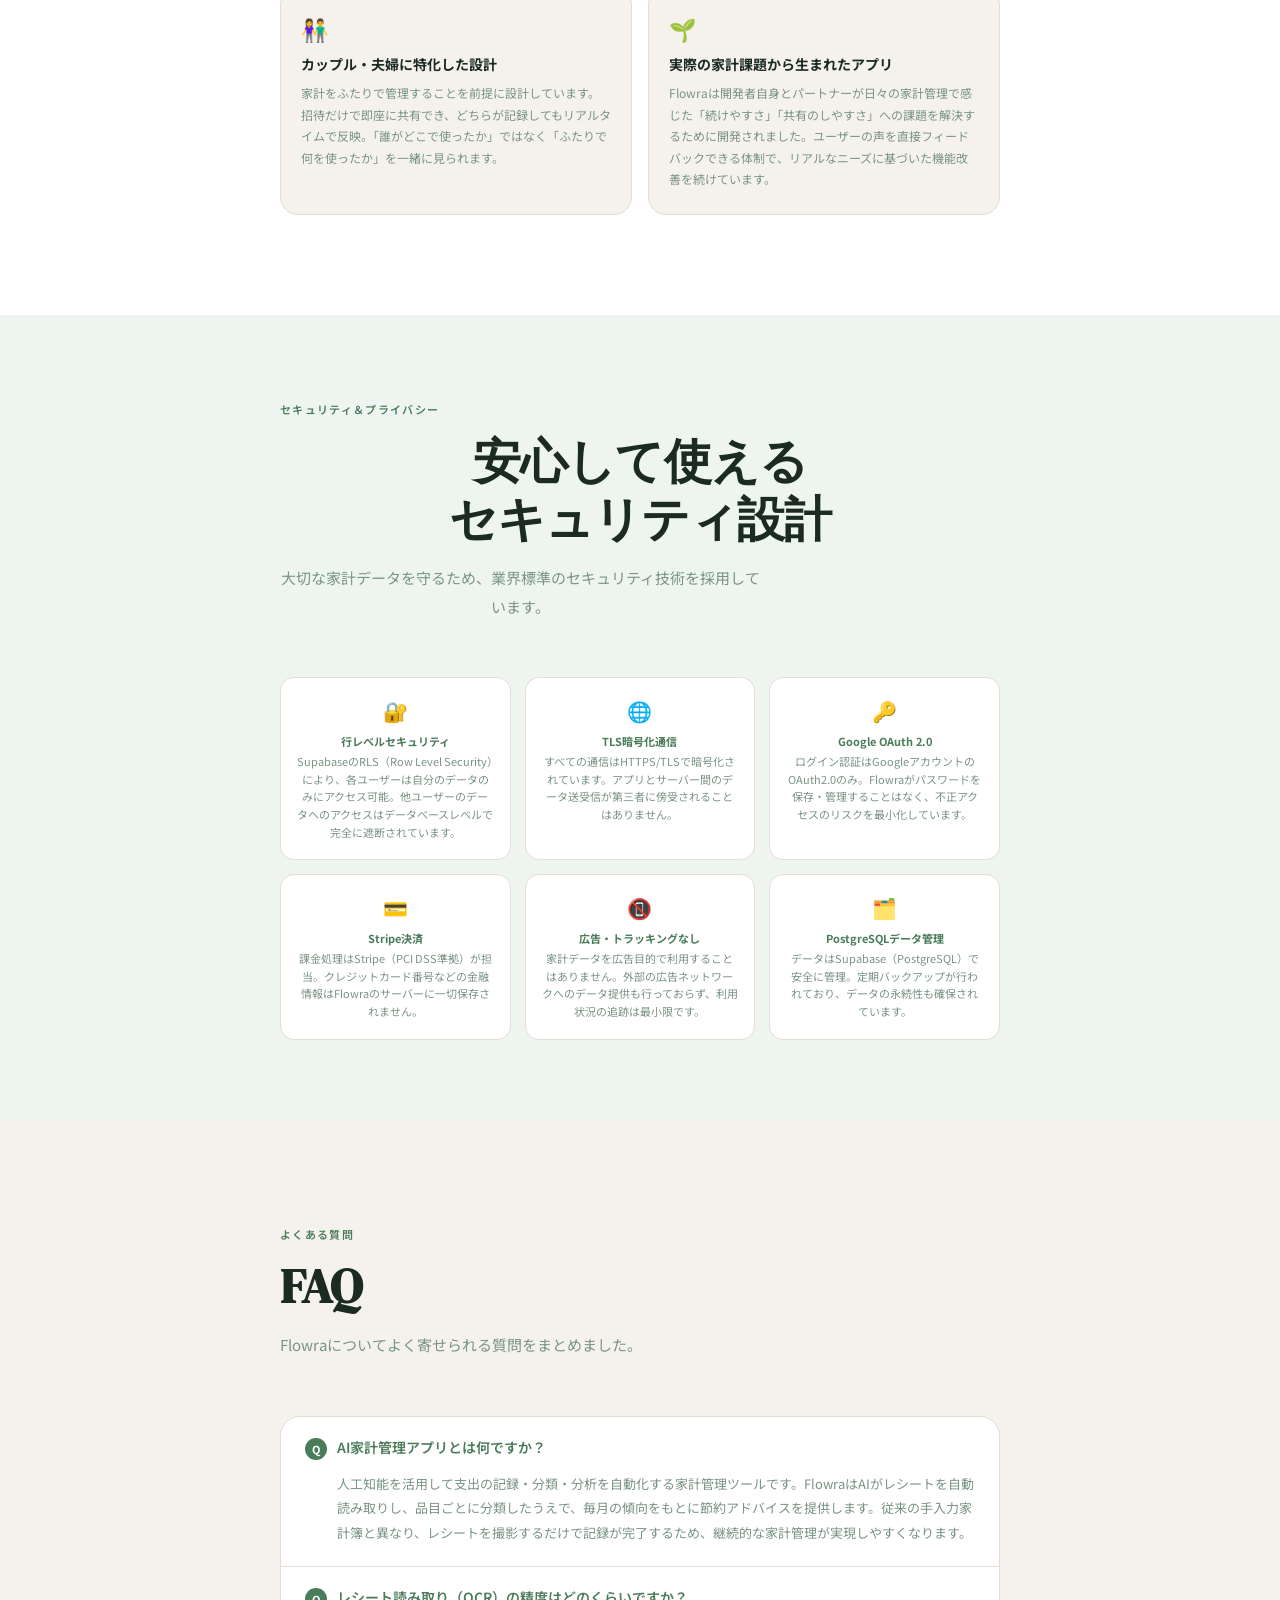
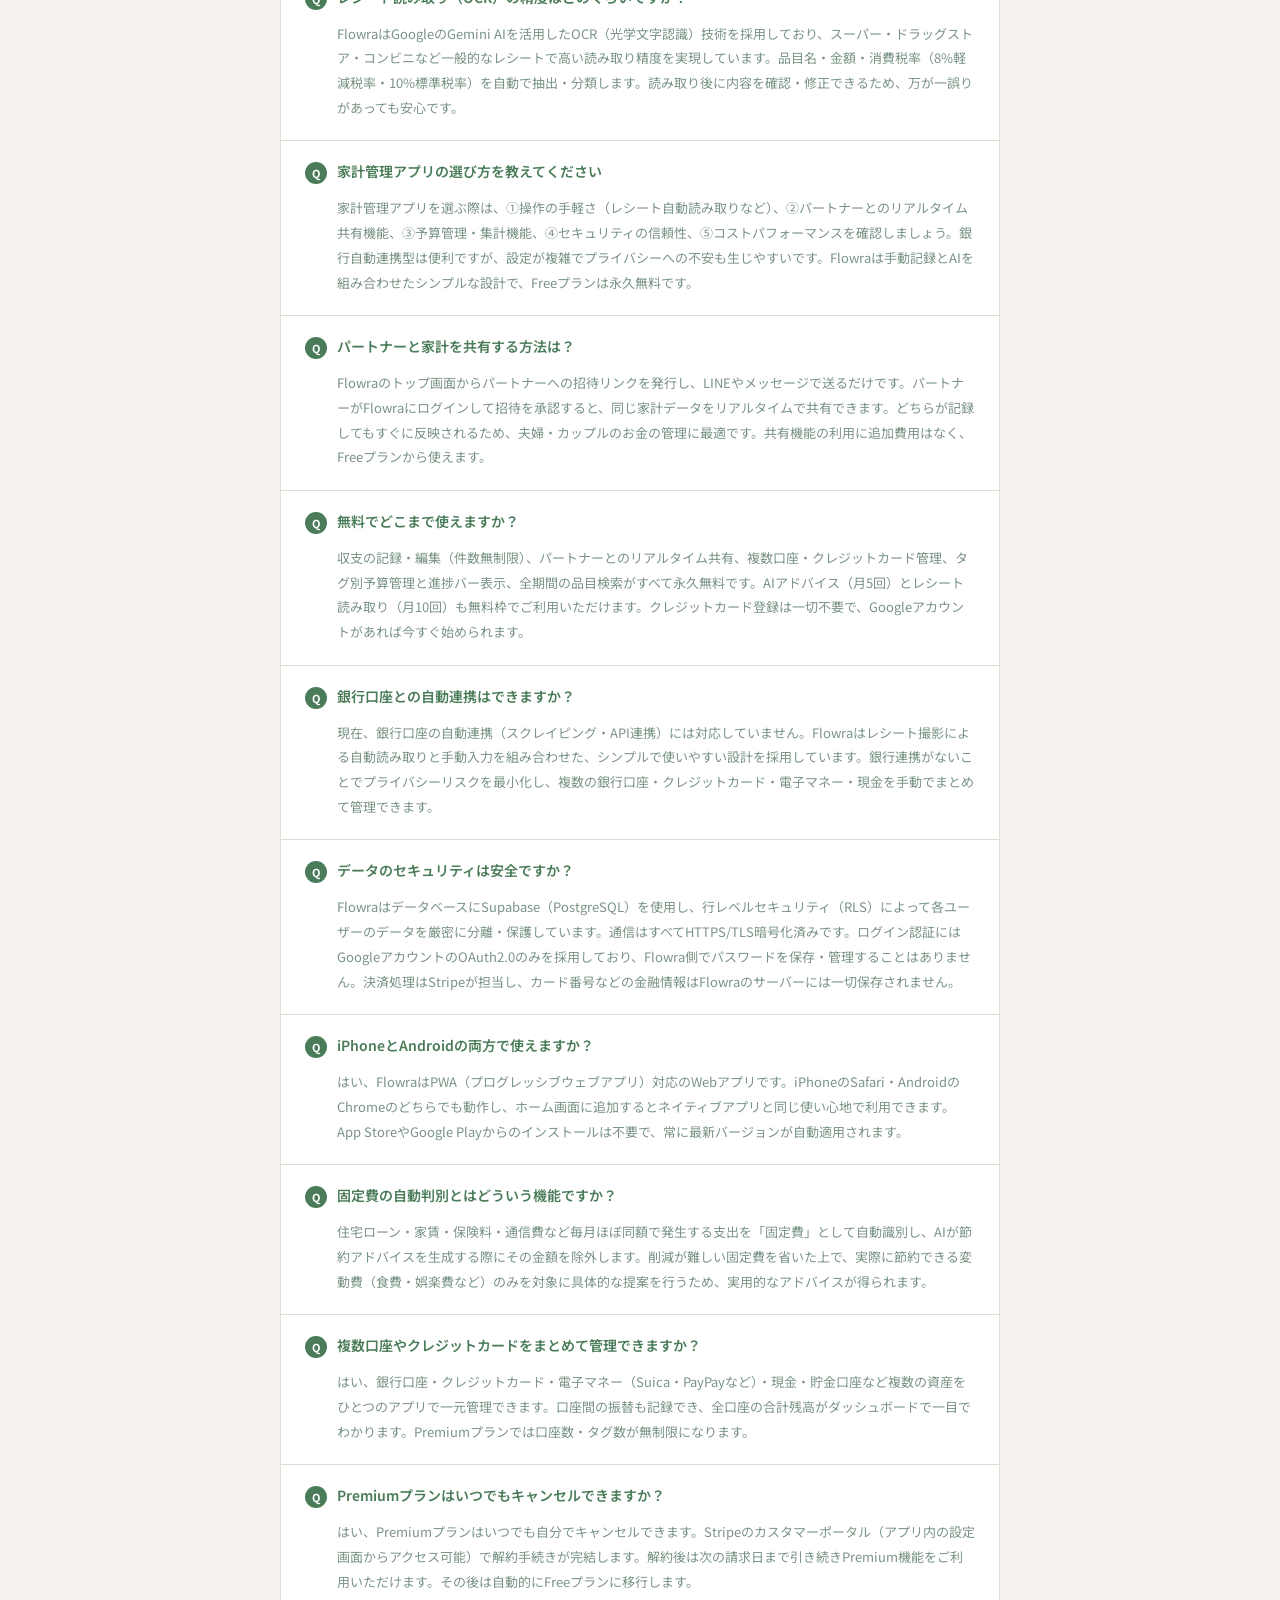
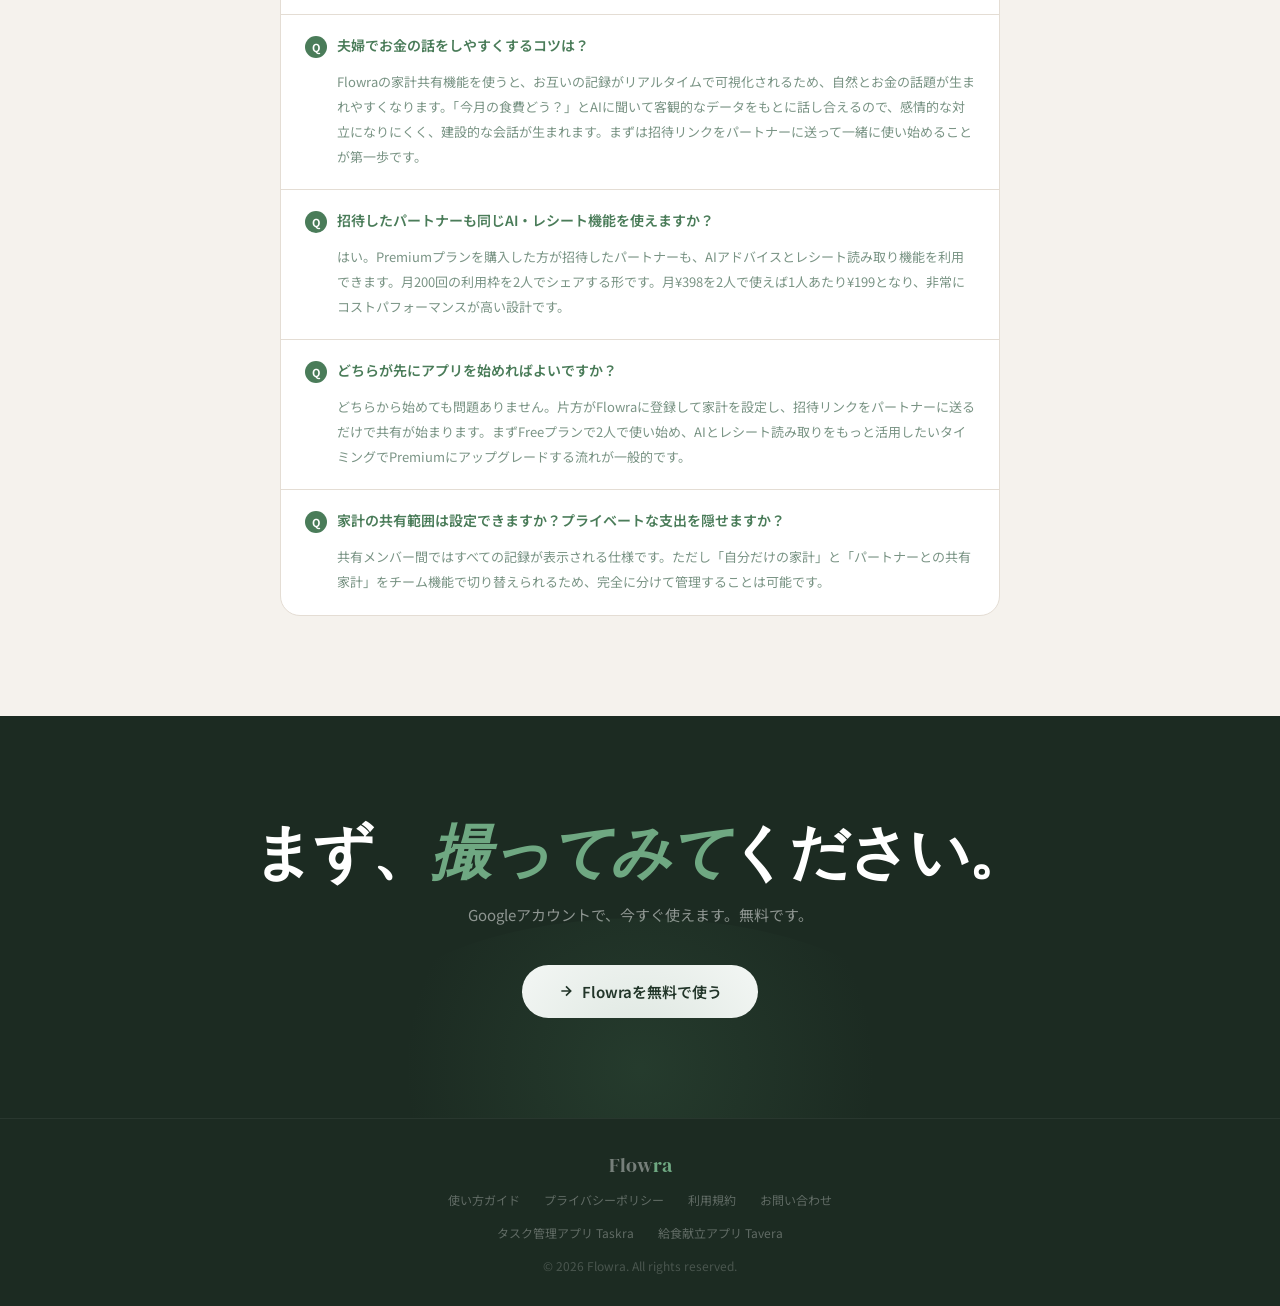
==== commit 8b82e88e: "LPフッターにTaskra・Taveraへのリンクを追加（クロス導線） Co-Authored-By: Claude Sonnet 5.5 <noreply@anthropic.com> Claude" ====
--- a/lp/index.html
+++ b/lp/index.html
@@ -1545,6 +1545,10 @@
       <a href="/terms">利用規約</a>
       <a href="https://flowra.taskra.jp/lp/contact/">お問い合わせ</a>
     </div>
+    <div class="footer-links">
+      <a href="https://taskra.jp/?utm_source=flowra&utm_medium=lp_footer&utm_campaign=series" target="_blank" rel="noopener">タスク管理アプリ Taskra</a>
+      <a href="https://tavera.taskra.jp/?utm_source=flowra&utm_medium=lp_footer&utm_campaign=series" target="_blank" rel="noopener">給食献立アプリ Tavera</a>
+    </div>
     <p class="footer-copy">© 2026 Flowra. All rights reserved.</p>
   </footer>
 
